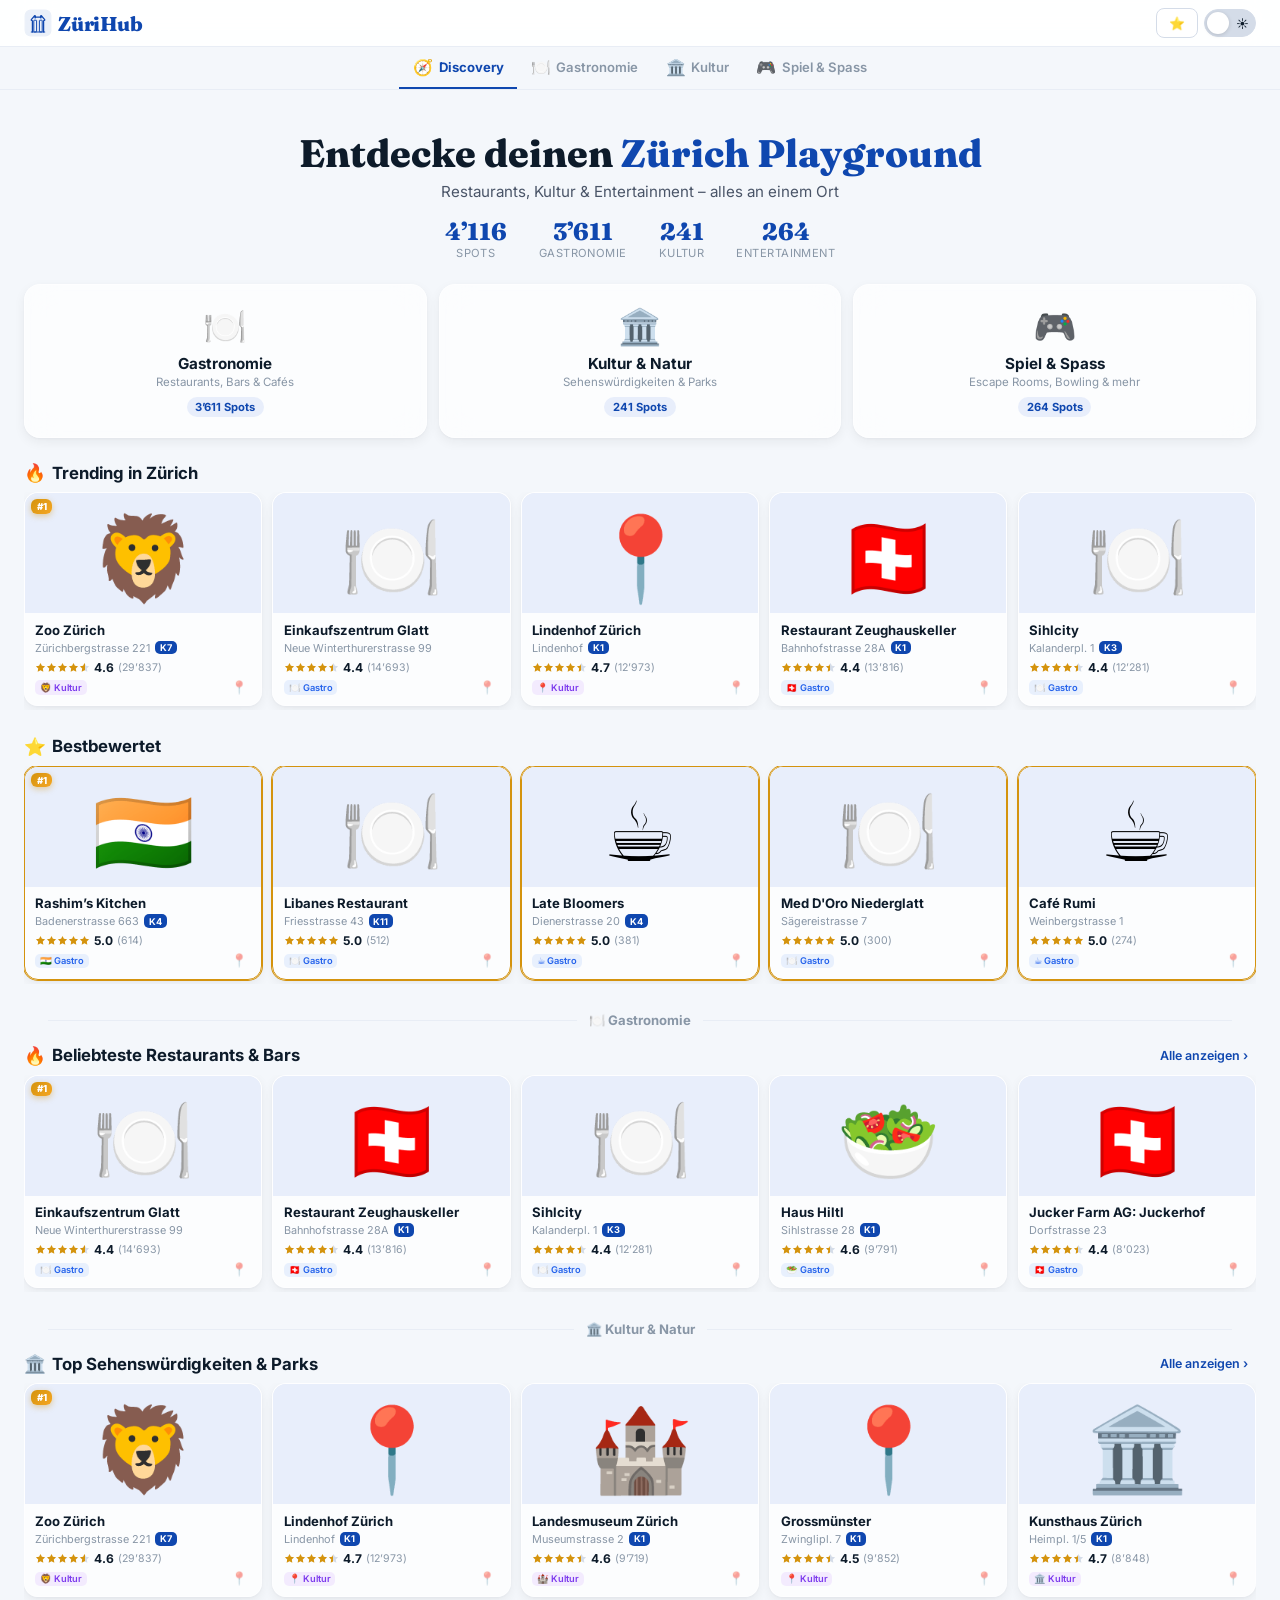
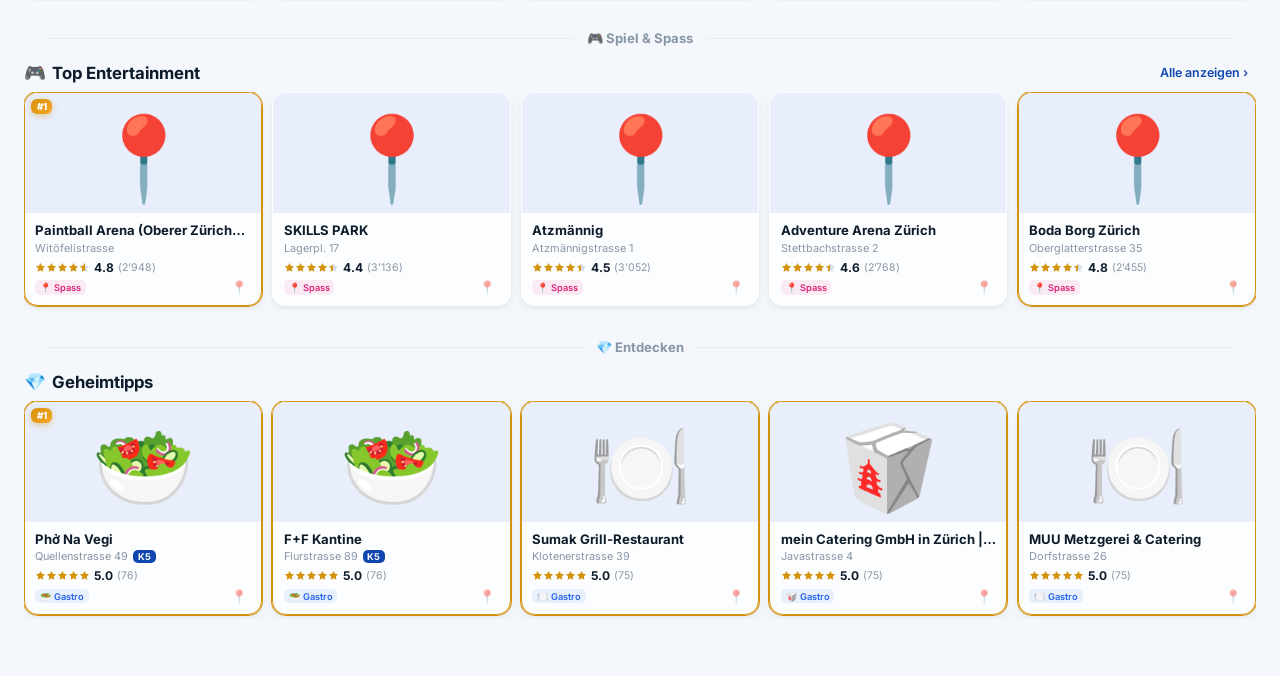
==== index.html @ 6b7f8e4f "Add files via upload" ====
<!DOCTYPE html>
<html lang="de">
<head>
<meta charset="UTF-8">
<meta name="viewport" content="width=device-width, initial-scale=1.0, viewport-fit=cover">
<title>ZüriHub – Entdecke Zürich</title>
<link rel="icon" href="data:image/svg+xml,<svg xmlns='http://www.w3.org/2000/svg' viewBox='0 0 100 100'><text y='.9em' font-size='90'>🏙️</text></svg>">
<link href="https://fonts.googleapis.com/css2?family=Inter:wght@300;400;500;600;700;800&family=Fraunces:opsz,wght@9..144,600;9..144,700;9..144,800&display=swap" rel="stylesheet">
<link rel="stylesheet" href="design-tokens.css">
<style>
*,*::before,*::after{box-sizing:border-box;margin:0;padding:0}
:root{--bg:#F4F7FB;--surface:#FFFFFF;--surface2:#EBF0F7;--border:#D4DCE8;--border-light:#E8EDF5;--text:#0D1B2A;--text2:#4A5568;--text3:#8896A6;--primary:#0F47AF;--primary-light:#E8EEFB;--primary-lighter:#F2F5FC;--primary-dark:#0A3580;--primary-50:rgba(15,71,175,.06);--accent:#E63946;--accent-light:#FEF0F1;--gold:#D4930D;--radius:14px;--shadow:0 1px 3px rgba(13,27,42,.05),0 1px 2px rgba(13,27,42,.03);--shadow-md:0 4px 14px rgba(13,27,42,.08);--shadow-lg:0 12px 36px rgba(13,27,42,.12);--font:'Inter',system-ui,-apple-system,sans-serif;--font-display:'Fraunces',Georgia,serif;--card-bg:#FFFFFF;--header-bg:rgba(255,255,255,.92);--modal-bg:#fff;--splash-bg:var(--primary)}
html.dark{--bg:#0f1b2d;--surface:#1a2a3a;--surface2:#1e3148;--border:#2a3f58;--border-light:#243650;--text:#e8ecf2;--text2:#a8b8cc;--text3:#6b7f96;--primary:#5a9cf5;--primary-light:#1e3148;--primary-lighter:#162538;--primary-dark:#7bb8ff;--primary-50:rgba(90,156,245,.08);--accent:#ff6b78;--accent-light:#2a1820;--gold:#f5a623;--shadow:0 1px 3px rgba(0,0,0,.2),0 1px 2px rgba(0,0,0,.15);--shadow-md:0 4px 14px rgba(0,0,0,.3);--shadow-lg:0 12px 36px rgba(0,0,0,.4);--card-bg:#1a2a3a;--header-bg:rgba(15,27,45,.92);--modal-bg:#1a2a3a;--splash-bg:#0f1b2d}
html{font-family:var(--font);background:var(--bg);color:var(--text);-webkit-font-smoothing:antialiased;overflow-x:hidden;transition:background .3s,color .3s}body{min-height:100vh;overflow-x:hidden}input,select,button,textarea{font-family:inherit;font-size:inherit}button{cursor:pointer;border:none;background:none}a{color:inherit;text-decoration:none}::-webkit-scrollbar{width:5px;height:5px}::-webkit-scrollbar-track{background:transparent}::-webkit-scrollbar-thumb{background:var(--border);border-radius:3px}
@keyframes fadeUp{from{opacity:0;transform:translateY(16px)}to{opacity:1;transform:translateY(0)}}@keyframes modalIn{from{opacity:0;transform:scale(.96) translateY(10px)}to{opacity:1;transform:scale(1) translateY(0)}}@keyframes spin{to{transform:rotate(360deg)}}.fade-up{animation:fadeUp .35s ease both}
#splash{position:fixed;inset:0;background:var(--splash-bg);z-index:9999;display:flex;flex-direction:column;align-items:center;justify-content:center;color:#fff;transition:opacity .5s,visibility .5s}#splash.done{opacity:0;visibility:hidden;pointer-events:none}#splash::before{content:'';position:absolute;top:0;right:0;width:50%;height:100%;background:rgba(255,255,255,.06);clip-path:polygon(30% 0,100% 0,100% 100%,0 100%)}.splash-logo{font-family:var(--font-display);font-size:clamp(2rem,5vw,3rem);font-weight:800;position:relative;z-index:1}.splash-sub{font-size:.95rem;opacity:.7;margin-top:.5rem;position:relative;z-index:1}.splash-spinner{width:28px;height:28px;border:3px solid rgba(255,255,255,.2);border-top-color:#fff;border-radius:50%;animation:spin .65s linear infinite;margin-top:2rem;position:relative;z-index:1}.splash-msg{font-size:.85rem;opacity:.6;margin-top:1rem;position:relative;z-index:1}.splash-bar{width:200px;height:3px;background:rgba(255,255,255,.15);border-radius:2px;overflow:hidden;margin-top:.75rem;position:relative;z-index:1}.splash-bar-inner{height:100%;width:0%;background:#fff;border-radius:2px;transition:width .3s}
.header{position:sticky;top:0;z-index:100;background:var(--header-bg);backdrop-filter:blur(24px) saturate(180%);-webkit-backdrop-filter:blur(24px) saturate(180%);border-bottom:1px solid var(--border-light);padding:.5rem 1.5rem;transition:background .3s}.header-inner{max-width:1480px;margin:0 auto;display:flex;align-items:center;gap:.75rem}.logo{font-family:var(--font-display);font-size:1.25rem;font-weight:800;color:var(--primary);white-space:nowrap;flex-shrink:0;letter-spacing:-.02em;display:inline-flex;align-items:center;gap:.4rem;text-decoration:none}.logo-icon{flex-shrink:0;display:block}
.hactions{display:flex;gap:.35rem;align-items:center;margin-left:auto}.hbtn{padding:.42rem .75rem;border-radius:8px;font-size:.8rem;font-weight:500;color:var(--text2);border:1.5px solid var(--border);background:var(--surface);transition:all .15s;display:inline-flex;align-items:center;gap:.3rem;white-space:nowrap;text-decoration:none}.hbtn:hover{border-color:var(--primary);color:var(--primary);background:var(--primary-lighter)}html.dark .hbtn{background:var(--surface);border-color:var(--border);color:var(--text2)}
.theme-toggle{position:relative;width:52px;height:28px;border-radius:14px;background:var(--border);cursor:pointer;border:1.5px solid var(--border);transition:all .3s;flex-shrink:0;display:flex;align-items:center}.theme-toggle .toggle-knob{position:absolute;left:2px;width:22px;height:22px;border-radius:50%;background:#fff;box-shadow:0 1px 4px rgba(0,0,0,.15);transition:transform .3s cubic-bezier(.4,0,.2,1)}.theme-toggle .toggle-icon-sun,.theme-toggle .toggle-icon-moon{position:absolute;font-size:.75rem;transition:opacity .25s}.theme-toggle .toggle-icon-sun{right:6px;opacity:1}.theme-toggle .toggle-icon-moon{left:6px;opacity:0}html.dark .theme-toggle{background:#1e3148;border-color:#2a3f58}html.dark .theme-toggle .toggle-knob{transform:translateX(24px);background:#e8914a}html.dark .theme-toggle .toggle-icon-sun{opacity:0}html.dark .theme-toggle .toggle-icon-moon{opacity:1}
.nav-tabs{max-width:1480px;margin:0 auto;display:flex;align-items:center;justify-content:center;gap:0;border-bottom:1px solid var(--border-light);padding:0 1.25rem}.nav-tab{padding:.6rem .85rem;font-size:.82rem;font-weight:600;color:var(--text3);text-decoration:none;border-bottom:2.5px solid transparent;transition:color .25s,border-color .25s;white-space:nowrap;display:inline-flex;align-items:center;gap:.35rem}.nav-tab:hover{color:var(--text)}.nav-tab.active{color:var(--primary);border-bottom-color:var(--primary);font-weight:700}.nav-tab .nav-emoji{font-size:1rem}html.dark .nav-tab{color:var(--text2)}html.dark .nav-tab.active{color:var(--primary);border-bottom-color:var(--primary)}

/* ── HERO ── */
.hero{text-align:center;padding:2.5rem 1rem 1.5rem;max-width:1480px;margin:0 auto}
.hero-title{font-family:var(--font-display);font-size:clamp(1.6rem,4vw,2.4rem);font-weight:800;color:var(--text);line-height:1.2;margin-bottom:.4rem}.hero-title .accent{color:var(--primary)}
.hero-sub{font-size:.95rem;color:var(--text2);max-width:500px;margin:0 auto}
.hero-stats{display:flex;justify-content:center;gap:2rem;margin-top:1rem;flex-wrap:wrap}
.hero-stat{text-align:center}.hero-stat-num{font-family:var(--font-display);font-size:1.5rem;font-weight:800;color:var(--primary)}.hero-stat-label{font-size:.7rem;color:var(--text3);text-transform:uppercase;letter-spacing:.04em}

/* ── CATEGORY CARDS ── */
.cat-cards{display:grid;grid-template-columns:repeat(3,1fr);gap:.75rem;max-width:1480px;margin:0 auto 1.5rem;padding:0 1.5rem}
.cat-card{background:var(--glass-bg,var(--card-bg));backdrop-filter:var(--glass-blur,none);border:1px solid var(--glass-border,var(--border-light));border-radius:16px;padding:1.25rem 1rem;text-align:center;cursor:pointer;text-decoration:none;color:inherit;transition:transform .25s,box-shadow .25s;box-shadow:var(--shadow-soft,var(--shadow));position:relative;overflow:hidden}
.cat-card:hover{transform:translateY(-4px);box-shadow:var(--shadow-hover,var(--shadow-md))}
.cat-card-emoji{font-size:2.2rem;display:block;margin-bottom:.4rem}.cat-card-title{font-weight:700;font-size:.95rem;color:var(--text);margin-bottom:.1rem}.cat-card-sub{font-size:.72rem;color:var(--text3)}.cat-card-count{display:inline-flex;align-items:center;gap:.2rem;margin-top:.5rem;padding:.2rem .55rem;border-radius:10px;background:var(--primary-light);color:var(--primary);font-size:.7rem;font-weight:700}
html.dark .cat-card{background:var(--glass-bg,var(--card-bg));border-color:var(--glass-border,var(--border))}html.dark .cat-card-count{background:rgba(90,156,245,.15);color:var(--primary)}
@media(max-width:640px){.cat-cards{grid-template-columns:1fr;gap:.5rem;padding:0 .75rem}.cat-card{padding:.85rem .75rem;display:flex;align-items:center;gap:.65rem;text-align:left}.cat-card-emoji{font-size:1.8rem;margin-bottom:0}}

/* ── Section Dividers ── */
.section-divider{display:flex;align-items:center;gap:.75rem;margin:1.8rem 0 1rem;padding:0 1.5rem;max-width:1480px;margin-left:auto;margin-right:auto}.section-divider::before,.section-divider::after{content:'';flex:1;height:1px;background:var(--border-light)}.section-divider span{font-size:.82rem;font-weight:700;color:var(--text3);white-space:nowrap;display:flex;align-items:center;gap:.35rem}html.dark .section-divider::before,html.dark .section-divider::after{background:var(--border)}

/* ── Discovery Rows ── */
.feed{max-width:1480px;margin:0 auto;padding:0 1.5rem 2rem}
.disco-section{margin-bottom:1.6rem;position:relative}.disco-header{display:flex;align-items:center;justify-content:space-between;margin-bottom:.55rem;gap:.5rem}.disco-header h2{font-size:1.05rem;font-weight:700;color:var(--text);display:flex;align-items:center;gap:.35rem;margin:0;white-space:nowrap}.disco-header h2 .dh-icon{font-size:1.1rem}.disco-more{font-size:.78rem;font-weight:600;color:var(--primary);cursor:pointer;padding:.2rem .5rem;border-radius:6px;transition:background .15s;border:none;background:none}.disco-more:hover{background:var(--primary-lighter)}.disco-scroll{display:flex;gap:.65rem;overflow-x:auto;scroll-snap-type:x mandatory;scrollbar-width:none;-webkit-overflow-scrolling:touch;padding-bottom:.25rem}.disco-scroll::-webkit-scrollbar{display:none}
.spot-card{flex:0 0 calc((100% - 2.6rem)/5);min-width:calc((100% - 2.6rem)/5);scroll-snap-align:start;background:var(--glass-bg,var(--card-bg));backdrop-filter:var(--glass-blur,none);border:1px solid var(--glass-border,var(--border-light));border-radius:14px;overflow:hidden;cursor:pointer;transition:transform .22s var(--ease),box-shadow .22s var(--ease);box-shadow:var(--shadow-soft,var(--shadow));position:relative}.spot-card:hover{transform:translateY(-3px);box-shadow:var(--shadow-hover,var(--shadow-md))}.spot-card-img{width:100%;height:120px;object-fit:cover;display:block;background:var(--surface2)}.spot-card-body{padding:.55rem .65rem .6rem}.spot-card-name{font-weight:700;font-size:.82rem;line-height:1.3;color:var(--text);overflow:hidden;text-overflow:ellipsis;white-space:nowrap}.spot-card-addr{font-size:.68rem;color:var(--text3);margin-top:.1rem;overflow:hidden;text-overflow:ellipsis;white-space:nowrap;display:flex;align-items:center;gap:.3rem}.spot-card-rating{display:flex;align-items:center;gap:.25rem;margin-top:.3rem;font-size:.72rem}.spot-card-rating .stars{display:inline-flex;gap:0;color:var(--gold)}.spot-card-rating .stars svg{width:11px;height:11px}.spot-card-rating .stars .e{color:var(--border)}.spot-card-score{font-weight:700;color:var(--text);font-size:.75rem}.spot-card-reviews{color:var(--text3);font-size:.66rem}.spot-card-foot{display:flex;align-items:center;justify-content:space-between;margin-top:.3rem}.spot-card-tag{font-size:.58rem;font-weight:600;padding:.1rem .3rem;border-radius:5px;white-space:nowrap}.spot-card-maps{font-size:.82rem;padding:.1rem .25rem;border-radius:6px;opacity:.5;transition:all .15s;text-decoration:none;cursor:pointer;line-height:1;flex-shrink:0}.spot-card-maps:hover{opacity:1;background:var(--primary-light)}
.src-gastro{background:rgba(59,130,246,0.1);color:#2563eb}.src-attr{background:rgba(168,85,247,0.1);color:#7c3aed}.src-fun{background:rgba(236,72,153,0.1);color:#db2777}
html.dark .src-gastro{background:rgba(59,130,246,0.2);color:#60a5fa}html.dark .src-attr{background:rgba(168,85,247,0.2);color:#a78bfa}html.dark .src-fun{background:rgba(236,72,153,0.2);color:#f472b6}
.rank-badge{position:absolute;top:6px;left:6px;background:linear-gradient(135deg,#D4930D,#f5a623);color:#fff;font-size:.6rem;font-weight:800;padding:.12rem .35rem;border-radius:6px;z-index:2;box-shadow:0 2px 6px rgba(212,147,13,.4)}html.dark .rank-badge{background:linear-gradient(135deg,#e8914a,#f5a623)}.spot-card.top-rated{border-color:var(--gold);box-shadow:0 0 0 1px var(--gold),var(--shadow-soft,var(--shadow))}.kreis{display:inline-flex;align-items:center;padding:.08rem .3rem;border-radius:5px;font-size:.58rem;font-weight:700;background:var(--primary);color:#fff}html.dark .spot-card{background:var(--glass-bg,var(--card-bg))}

.row-arrow{position:absolute;top:50%;transform:translateY(-50%);width:34px;height:34px;border-radius:50%;background:var(--glass-bg,rgba(255,255,255,.85));backdrop-filter:blur(12px);border:1px solid var(--glass-border,var(--border-light));box-shadow:var(--shadow-soft,var(--shadow));display:flex;align-items:center;justify-content:center;font-size:1rem;color:var(--text2);cursor:pointer;z-index:10;transition:all .2s;opacity:0;visibility:hidden}.row-arrow.show{opacity:1;visibility:visible}.row-arrow.left{left:-4px}.row-arrow.right{right:-4px}html.dark .row-arrow{background:rgba(21,34,53,.8);border-color:var(--border)}@media(max-width:1023px){.row-arrow{display:none!important}}

.mo{position:fixed;inset:0;background:rgba(0,0,0,.35);backdrop-filter:blur(8px);z-index:200;display:none;justify-content:center;align-items:center}.mo.on{display:flex}.mp{width:500px;max-width:calc(100vw - 1.5rem);max-height:calc(100vh - 2rem);background:var(--modal-bg);overflow-y:auto;animation:modalIn .25s;box-shadow:var(--shadow-elevated);border-radius:20px}.mclose{position:sticky;top:0;z-index:10;display:flex;justify-content:space-between;align-items:center;padding:.55rem .85rem;background:rgba(255,255,255,.94);backdrop-filter:blur(10px);border-bottom:1px solid var(--border-light);border-radius:16px 16px 0 0}html.dark .mclose{background:rgba(26,42,58,.94)}.mclose .mtitle{font-weight:600;font-size:.85rem;color:var(--text3)}.mclose-right{display:flex;align-items:center;gap:.35rem}.fav-star-modal{width:34px;height:34px;border-radius:50%;display:flex;align-items:center;justify-content:center;font-size:1.1rem;cursor:pointer;background:transparent;border:1.5px solid var(--border);transition:all .2s;color:var(--text3)}.fav-star-modal.on{background:rgba(212,147,13,.12);border-color:var(--gold);color:var(--gold)}.close-btn{width:32px;height:32px;border-radius:50%;background:var(--surface2);display:flex;align-items:center;justify-content:center;border:none;cursor:pointer}.close-btn:hover{background:var(--border)}.mbody{padding:1.25rem}.m-emoji{font-size:3rem;text-align:center;margin-bottom:.5rem;display:block}.m-name{font-family:var(--font-display);font-size:1.3rem;font-weight:700;margin-bottom:.25rem;line-height:1.25;text-align:center}.m-rating-row{display:flex;align-items:center;justify-content:center;gap:.4rem;font-size:.85rem;margin-bottom:.75rem}.m-rating-row .stars{color:var(--gold);display:inline-flex}.m-rating-row .stars svg{width:14px;height:14px}.m-sec{margin-bottom:1rem}.m-sec h4{font-size:.68rem;font-weight:700;text-transform:uppercase;letter-spacing:.06em;color:var(--text3);margin-bottom:.35rem}.m-row{display:flex;align-items:center;gap:.4rem;font-size:.82rem;color:var(--text2);margin-bottom:.25rem}.m-row svg{width:14px;height:14px;color:var(--text3);flex-shrink:0}.m-tags{display:flex;flex-wrap:wrap;gap:.25rem}.m-tag{padding:.15rem .45rem;border-radius:10px;font-size:.72rem;font-weight:500;background:var(--surface2);color:var(--text2)}.m-cta{display:flex;gap:.5rem;margin-top:1rem;flex-wrap:wrap;justify-content:center}.m-cta a{display:inline-flex;align-items:center;gap:.3rem;padding:.5rem 1rem;border-radius:14px;font-size:.82rem;font-weight:500;transition:all .18s;text-decoration:none}.btn-p{background:var(--primary);color:#fff}.btn-p:hover{background:var(--primary-dark)}.btn-s{background:var(--surface);color:var(--text2);border:1.5px solid var(--border)}.btn-s:hover{border-color:var(--primary);color:var(--primary)}html.dark .mo{background:rgba(0,0,0,.5)}html.dark .mp{background:var(--modal-bg)}
.m-similar{margin-top:1.25rem;padding-top:1rem;border-top:1px solid var(--border-light)}.m-similar h4{font-size:.72rem;font-weight:700;text-transform:uppercase;letter-spacing:.06em;color:var(--text3);margin-bottom:.5rem}.m-sim-grid{display:grid;grid-template-columns:repeat(3,1fr);gap:.5rem}.m-sim-card{background:var(--surface2);border-radius:10px;padding:.5rem;cursor:pointer;transition:all .2s;text-align:center}.m-sim-card:hover{background:var(--primary-lighter);transform:translateY(-1px)}.m-sim-card .ms-emoji{font-size:1.3rem;display:block;margin-bottom:.2rem}.m-sim-card .ms-name{font-size:.68rem;font-weight:600;color:var(--text);overflow:hidden;text-overflow:ellipsis;white-space:nowrap}.m-sim-card .ms-rating{font-size:.62rem;color:var(--text3);margin-top:.1rem}
.btt{position:fixed;bottom:1.5rem;right:1.5rem;width:44px;height:44px;border-radius:50%;background:var(--primary);color:#fff;font-size:1.1rem;display:flex;align-items:center;justify-content:center;box-shadow:var(--shadow-md);cursor:pointer;border:none;z-index:90;opacity:0;visibility:hidden;transform:translateY(10px);transition:all .3s}.btt.show{opacity:1;visibility:visible;transform:translateY(0)}.btt:hover{background:var(--primary-dark)}html.dark .btt{background:#e8914a}
@media(max-width:1023px){.spot-card{flex:0 0 calc((100% - 1.3rem)/3);min-width:calc((100% - 1.3rem)/3)}.spot-card-img{height:100px}}
@media(max-width:767px){.spot-card{flex:0 0 calc((100% - .65rem)/2);min-width:calc((100% - .65rem)/2)}.spot-card-img{height:90px}.feed{padding:0 .75rem 1.5rem}.hero{padding:1.5rem .75rem 1rem}.section-divider{padding:0 .75rem}}
@media(max-width:640px){.header-inner{gap:.35rem}.nav-tab{font-size:.72rem;padding:.45rem .4rem;gap:.2rem}.nav-tab .nav-label{display:none}.hero-title{font-size:1.3rem}.hero-sub{font-size:.82rem}.hero-stats{gap:1rem}.hero-stat-num{font-size:1.2rem}.theme-toggle{width:48px;height:28px}}
</style>
</head>
<body>
<div id="splash"><div class="splash-logo">ZüriHub</div><div class="splash-sub">Entdecke das Beste von Zürich</div><div class="splash-spinner"></div><div class="splash-msg" id="splashMsg">Alle Daten werden geladen…</div><div class="splash-bar"><div class="splash-bar-inner" id="pbar"></div></div></div>
<div id="app" style="display:none">
  <header class="header"><div class="header-inner">
    <a href="index.html" class="logo"><svg class="logo-icon" width="28" height="28" viewBox="0 0 100 100" fill="none" xmlns="http://www.w3.org/2000/svg"><rect x="4" y="4" width="92" height="92" rx="20" fill="currentColor" opacity=".08" stroke="currentColor" stroke-width="4"/><path d="M30 82V42l-4-2V38l12-14h2l2 5h16l2-5h2l12 14v2l-4 2v40" stroke="currentColor" stroke-width="4.5" stroke-linecap="round" stroke-linejoin="round"/><rect x="35" y="40" width="10" height="42" rx="1.5" stroke="currentColor" stroke-width="3.5"/><rect x="55" y="40" width="10" height="42" rx="1.5" stroke="currentColor" stroke-width="3.5"/><circle cx="40" cy="30" r="3.5" fill="currentColor"/><circle cx="60" cy="30" r="3.5" fill="currentColor"/><line x1="26" y1="82" x2="74" y2="82" stroke="currentColor" stroke-width="4" stroke-linecap="round"/></svg>ZüriHub</a>
    <div class="hactions"><a href="favoriten.html" class="hbtn">⭐</a><div class="theme-toggle" onclick="toggleTheme()"><span class="toggle-icon-sun">☀️</span><span class="toggle-icon-moon">🌙</span><div class="toggle-knob"></div></div></div>
  </div></header>
  <nav class="nav-tabs">
    <a href="index.html" class="nav-tab active"><span class="nav-emoji">🧭</span><span class="nav-label">Discovery</span></a>
    <a href="gastronomie.html" class="nav-tab"><span class="nav-emoji">🍽️</span><span class="nav-label">Gastronomie</span></a>
    <a href="kultur.html" class="nav-tab"><span class="nav-emoji">🏛️</span><span class="nav-label">Kultur</span></a>
    <a href="spiel-spass.html" class="nav-tab"><span class="nav-emoji">🎮</span><span class="nav-label">Spiel & Spass</span></a>
  </nav>

  <div class="hero">
    <h1 class="hero-title">Entdecke deinen <span class="accent">Zürich Playground</span></h1>
    <p class="hero-sub">Restaurants, Kultur & Entertainment – alles an einem Ort</p>
    <div class="hero-stats" id="heroStats"></div>
  </div>

  <div class="cat-cards" id="catCards"></div>
  <div class="feed" id="sections"></div>
</div>

<div class="mo" id="modal" onclick="if(event.target===this)closeModal()"><div class="mp"><div class="mclose"><span class="mtitle">Details</span><div class="mclose-right"><button class="fav-star-modal" id="modalFavBtn" onclick="toggleModalFav()">☆</button><button class="close-btn" onclick="closeModal()"><svg width="16" height="16" viewBox="0 0 24 24" fill="none" stroke="currentColor" stroke-width="2.5"><line x1="18" y1="6" x2="6" y2="18"/><line x1="6" y1="6" x2="18" y2="18"/></svg></button></div></div><div class="mbody" id="mbody"></div></div></div>
<button class="btt" id="btt" onclick="window.scrollTo({top:0,behavior:'smooth'})">↑</button>

<script>
(function(){var t=localStorage.getItem('zh-theme');if(t==='dark')document.documentElement.classList.add('dark')})();
function toggleTheme(){document.documentElement.classList.toggle('dark');localStorage.setItem('zh-theme',document.documentElement.classList.contains('dark')?'dark':'light')}
function getFavs(k){try{return JSON.parse(localStorage.getItem(k||'zh-favs'))||[]}catch(e){return[]}}
function isFav(id){return getFavs('zh-favs').indexOf(id)>=0||getFavs('zh-attr-favs').indexOf(id)>=0||getFavs('zh-fun-favs').indexOf(id)>=0}
function getFavKey(s){return s==='gastro'?'zh-favs':s==='attr'?'zh-attr-favs':'zh-fun-favs'}
function toggleFav(id,src){var k=getFavKey(src);var f=getFavs(k),i=f.indexOf(id);if(i>=0)f.splice(i,1);else f.push(id);localStorage.setItem(k,JSON.stringify(f));return i<0}
var currentModalId=null,currentModalSrc=null;
function toggleModalFav(){if(!currentModalId)return;var n=toggleFav(currentModalId,currentModalSrc);var b=document.getElementById('modalFavBtn');b.textContent=n?'★':'☆';b.classList.toggle('on',n)}
window.addEventListener('scroll',function(){var b=document.getElementById('btt');if(b)b.classList.toggle('show',window.scrollY>300)},{passive:true});

var GASTRO=[],ATTR=[],FUN=[],ALL=[];
var CMAP={vegan_restaurant:{l:'Vegan',i:'🌱'},vegetarian_restaurant:{l:'Vegetarisch',i:'🥗'},pizza_restaurant:{l:'Pizzeria',i:'🍕'},sushi_restaurant:{l:'Sushi',i:'🍣'},hamburger_restaurant:{l:'Burger',i:'🍔'},kebab_shop:{l:'Döner',i:'🥙'},italian_restaurant:{l:'Italienisch',i:'🇮🇹'},japanese_restaurant:{l:'Japanisch',i:'🇯🇵'},thai_restaurant:{l:'Thai',i:'🇹🇭'},indian_restaurant:{l:'Indisch',i:'🇮🇳'},chinese_restaurant:{l:'Chinesisch',i:'🇨🇳'},swiss_restaurant:{l:'Schweizer',i:'🇨🇭'},turkish_restaurant:{l:'Türkisch',i:'🇹🇷'},cocktail_bar:{l:'Cocktailbar',i:'🍸'},wine_bar:{l:'Weinbar',i:'🍷'},pub:{l:'Pub',i:'🍺'},coffee_shop:{l:'Coffee Shop',i:'☕'},ice_cream_shop:{l:'Eisdiele',i:'🍦'},breakfast_restaurant:{l:'Frühstück',i:'🥞'},brunch_restaurant:{l:'Brunch',i:'🍳'}};
var TRADE_I={'Restaurant':'🍽️','Bar':'🍺','Café':'☕','Hotel':'🏨','Bäckerei':'🥐','Takeaway':'🥡'};
var KEYWORD_MAP={'Sehenswürdigkeit':'🏛️','Park':'🌳','Historische Sehenswürdigkeit':'🏰','Aussichtsplattform':'🔭','Zoo':'🦁','Escape Room':'🔐','Kegelbahn':'🎳','Minigolf':'⛳','Go Karting':'🏎️','Spielhalle':'🕹️','Wandern':'🥾','Berggipfel':'⛰️','Naturschutzgebiet':'🦎'};
var KREIS={8001:1,8002:2,8003:3,8004:4,8005:5,8006:6,8008:8,8032:7,8037:10,8038:2,8040:4,8041:7,8044:7,8045:3,8046:6,8047:5,8048:4,8049:10,8050:11,8051:11,8052:12,8053:7,8055:3,8057:6,8058:12,8060:11,8064:9,8092:1};

function esc(s){var d=document.createElement('div');d.textContent=s||'';return d.innerHTML}
function fmt(n){return(n||0).toLocaleString('de-CH')}
function getKreis(a){if(!a)return 0;var m=a.match(/\b(80\d{2})\b/);return m?KREIS[+m[1]]||0:0}
function kreisTag(a){var k=getKreis(a);return k?'<span class="kreis">K'+k+'</span>':''}
function stars(r,sz){sz=sz||12;var h='',fu=Math.floor(r),ha=r-fu>=.25;for(var i=0;i<5;i++){if(i<fu)h+='<svg width="'+sz+'" height="'+sz+'" viewBox="0 0 24 24" fill="currentColor"><path d="M12 2l3.09 6.26L22 9.27l-5 4.87 1.18 6.88L12 17.77l-6.18 3.25L7 14.14 2 9.27l6.91-1.01L12 2z"/></svg>';else if(i===fu&&ha)h+='<svg width="'+sz+'" height="'+sz+'" viewBox="0 0 24 24"><defs><linearGradient id="hg'+sz+'"><stop offset="50%" stop-color="currentColor"/><stop offset="50%" stop-color="#D4DCE8"/></linearGradient></defs><path fill="url(#hg'+sz+')" d="M12 2l3.09 6.26L22 9.27l-5 4.87 1.18 6.88L12 17.77l-6.18 3.25L7 14.14 2 9.27l6.91-1.01L12 2z"/></svg>';else h+='<svg class="e" width="'+sz+'" height="'+sz+'" viewBox="0 0 24 24" fill="currentColor"><path d="M12 2l3.09 6.26L22 9.27l-5 4.87 1.18 6.88L12 17.77l-6.18 3.25L7 14.14 2 9.27l6.91-1.01L12 2z"/></svg>'}return h}
function getEmoji(p){if(p.source==='gastro'){var icon=TRADE_I[p.trade]||'🍽️';if(p.cuisines&&p.cuisines.length>0&&CMAP[p.cuisines[0]])icon=CMAP[p.cuisines[0]].i;return icon}return KEYWORD_MAP[p.keyword]||'📍'}
function getPhoto(p){return"data:image/svg+xml,%3Csvg xmlns='http://www.w3.org/2000/svg' width='80' height='80' viewBox='0 0 80 80'%3E%3Crect width='80' height='80' fill='%23E8EEFB' rx='12'/%3E%3Ctext x='40' y='44' text-anchor='middle' dominant-baseline='middle' font-family='system-ui,sans-serif' font-size='28'%3E"+encodeURIComponent(getEmoji(p))+"%3C/text%3E%3C/svg%3E"}
function getMapsUrl(p){if(p.gmaps)return p.gmaps.replace(/^https?:\/\/maps\.google\.com/,'https://www.google.com/maps');if(p.id&&p.id.startsWith('ChI'))return'https://www.google.com/maps/place/?q=place_id:'+p.id;if(p.lat&&p.lng)return'https://www.google.com/maps/search/?api=1&query='+p.lat+','+p.lng;return'https://www.google.com/maps/search/?api=1&query='+encodeURIComponent((p.name||'')+' '+(p.addr||''))}

function buildPage(){
  // Hero Stats
  document.getElementById('heroStats').innerHTML='<div class="hero-stat"><div class="hero-stat-num">'+fmt(ALL.length)+'</div><div class="hero-stat-label">Spots</div></div><div class="hero-stat"><div class="hero-stat-num">'+fmt(GASTRO.length)+'</div><div class="hero-stat-label">Gastronomie</div></div><div class="hero-stat"><div class="hero-stat-num">'+fmt(ATTR.length)+'</div><div class="hero-stat-label">Kultur</div></div><div class="hero-stat"><div class="hero-stat-num">'+fmt(FUN.length)+'</div><div class="hero-stat-label">Entertainment</div></div>';

  // Category Cards
  document.getElementById('catCards').innerHTML=
    '<a href="gastronomie.html" class="cat-card"><span class="cat-card-emoji">🍽️</span><div><div class="cat-card-title">Gastronomie</div><div class="cat-card-sub">Restaurants, Bars & Cafés</div><span class="cat-card-count">'+fmt(GASTRO.length)+' Spots</span></div></a>'+
    '<a href="kultur.html" class="cat-card"><span class="cat-card-emoji">🏛️</span><div><div class="cat-card-title">Kultur & Natur</div><div class="cat-card-sub">Sehenswürdigkeiten & Parks</div><span class="cat-card-count">'+fmt(ATTR.length)+' Spots</span></div></a>'+
    '<a href="spiel-spass.html" class="cat-card"><span class="cat-card-emoji">🎮</span><div><div class="cat-card-title">Spiel & Spass</div><div class="cat-card-sub">Escape Rooms, Bowling & mehr</div><span class="cat-card-count">'+fmt(FUN.length)+' Spots</span></div></a>';

  // Discovery sections
  var sorted=ALL.slice().sort(function(a,b){return(b.rv*b.r)-(a.rv*a.r)});
  var topRated=ALL.filter(function(p){return p.r>=4.7&&p.rv>=50}).sort(function(a,b){return b.r-a.r});
  var html='';

  html+=buildRow('🔥','Trending in Zürich',sorted.slice(0,10));
  html+=buildRow('⭐','Bestbewertet',topRated.slice(0,10));

  // Gastro section
  html+='<div class="section-divider"><span>🍽️ Gastronomie</span></div>';
  var gastroSorted=GASTRO.slice().sort(function(a,b){return(b.rv*b.r)-(a.rv*a.r)});
  html+=buildRow('🔥','Beliebteste Restaurants & Bars',gastroSorted.slice(0,10),'gastronomie.html');

  // Kultur section
  html+='<div class="section-divider"><span>🏛️ Kultur & Natur</span></div>';
  var attrSorted=ATTR.slice().sort(function(a,b){return(b.rv*b.r)-(a.rv*a.r)});
  html+=buildRow('🏛️','Top Sehenswürdigkeiten & Parks',attrSorted.slice(0,10),'kultur.html');

  // Fun section
  if(FUN.length>=3){
    html+='<div class="section-divider"><span>🎮 Spiel & Spass</span></div>';
    var funSorted=FUN.slice().sort(function(a,b){return(b.rv*b.r)-(a.rv*a.r)});
    html+=buildRow('🎮','Top Entertainment',funSorted.slice(0,10),'spiel-spass.html');
  }

  // Geheimtipps
  var hidden=ALL.filter(function(p){return p.r>=4.5&&p.rv>=20&&p.rv<=80}).sort(function(a,b){return b.r-a.r}).slice(0,10);
  if(hidden.length>=3){
    html+='<div class="section-divider"><span>💎 Entdecken</span></div>';
    html+=buildRow('💎','Geheimtipps',hidden);
  }

  document.getElementById('sections').innerHTML=html;
  initRowArrows();
}

function buildRow(icon,title,items,link){
  if(!items||items.length<3)return'';items=items.slice(0,10);
  var more=link?'<a href="'+link+'" class="disco-more">Alle anzeigen ›</a>':'';
  var h='<section class="disco-section fade-up"><div class="disco-header"><h2><span class="dh-icon">'+icon+'</span> '+esc(title)+'</h2>'+more+'</div><div class="disco-scroll">';
  items.forEach(function(p,idx){
    var cls='spot-card'+(p.r>=4.8?' top-rated':''),rank=idx===0?'<div class="rank-badge">#1</div>':'';
    var srcCls=p.source==='gastro'?'src-gastro':p.source==='attr'?'src-attr':'src-fun';
    var srcLabel=p.source==='gastro'?'Gastro':p.source==='attr'?'Kultur':'Spass';
    h+='<div class="'+cls+'" onclick="openModal(\''+p.id+'\',\''+p.source+'\')">'+rank+'<img class="spot-card-img" src="'+getPhoto(p)+'" alt="" loading="lazy"><div class="spot-card-body"><div class="spot-card-name">'+esc(p.name)+'</div><div class="spot-card-addr">'+esc(p.addr?p.addr.split(',')[0]:'')+' '+kreisTag(p.addr)+'</div><div class="spot-card-rating"><div class="stars">'+stars(p.r,11)+'</div><span class="spot-card-score">'+p.r.toFixed(1)+'</span><span class="spot-card-reviews">('+fmt(p.rv)+')</span></div><div class="spot-card-foot"><span class="spot-card-tag '+srcCls+'">'+getEmoji(p)+' '+srcLabel+'</span><a href="'+getMapsUrl(p)+'" target="_blank" rel="noopener" class="spot-card-maps" onclick="event.stopPropagation()">📍</a></div></div></div>';
  });
  h+='</div></section>';return h;
}

function openModal(id,src){
  var p=ALL.find(function(x){return x.id===id});if(!p)return;
  currentModalId=id;currentModalSrc=p.source;
  var faved=isFav(id),btn=document.getElementById('modalFavBtn');btn.textContent=faved?'★':'☆';btn.classList.toggle('on',faved);
  var mUrl=getMapsUrl(p);
  var h='<div class="m-emoji">'+getEmoji(p)+'</div><div class="m-name">'+esc(p.name)+'</div>';
  h+='<div class="m-rating-row"><div class="stars">'+stars(p.r,14)+'</div> <b>'+p.r.toFixed(1)+'</b> · '+fmt(p.rv)+' Bewertungen</div>';
  h+='<div class="m-sec"><h4>📍 Info</h4>';
  if(p.addr)h+='<div class="m-row"><svg viewBox="0 0 24 24" fill="none" stroke="currentColor" stroke-width="2"><path d="M21 10c0 7-9 13-9 13s-9-6-9-13a9 9 0 0118 0z"/><circle cx="12" cy="10" r="3"/></svg>'+esc(p.addr)+' '+kreisTag(p.addr)+'</div>';
  if(p.web)h+='<div class="m-row"><svg viewBox="0 0 24 24" fill="none" stroke="currentColor" stroke-width="2"><circle cx="12" cy="12" r="10"/><path d="M2 12h20"/></svg><a href="'+esc(p.web)+'" target="_blank" style="color:var(--primary)">Website</a></div>';
  h+='</div>';
  var tags=[];
  if(p.trade)tags.push((TRADE_I[p.trade]||'')+' '+p.trade);
  if(p.cuisines)p.cuisines.slice(0,3).forEach(function(c){if(CMAP[c])tags.push(CMAP[c].i+' '+CMAP[c].l)});
  if(p.keyword)tags.push((KEYWORD_MAP[p.keyword]||'📍')+' '+p.keyword);
  if(tags.length)h+='<div class="m-sec"><h4>🏷️ Kategorien</h4><div class="m-tags">'+tags.map(function(t){return'<span class="m-tag">'+t+'</span>'}).join('')+'</div></div>';
  h+='<div class="m-cta"><a href="'+mUrl+'" target="_blank" rel="noopener" class="btn-p">📍 Google Maps</a>';
  if(p.web)h+='<a href="'+esc(p.web)+'" target="_blank" class="btn-s">🌐 Website</a>';
  h+='</div>';
  // Similar
  var sim=ALL.filter(function(x){return x.id!==p.id&&x.source===p.source}).sort(function(a,b){return(b.r*b.rv)-(a.r*a.rv)}).slice(0,3);
  if(sim.length){h+='<div class="m-similar"><h4>Ähnliche Spots</h4><div class="m-sim-grid">';sim.forEach(function(s){h+='<div class="m-sim-card" onclick="openModal(\''+s.id+'\',\''+s.source+'\')"><span class="ms-emoji">'+getEmoji(s)+'</span><div class="ms-name">'+esc(s.name)+'</div><div class="ms-rating">'+s.r.toFixed(1)+' ⭐</div></div>'});h+='</div></div>'}
  document.getElementById('mbody').innerHTML=h;document.getElementById('modal').classList.add('on');document.body.style.overflow='hidden';
}
function closeModal(){document.getElementById('modal').classList.remove('on');document.body.style.overflow='';currentModalId=null}

function initRowArrows(){document.querySelectorAll('.disco-section').forEach(function(sec){var scroll=sec.querySelector('.disco-scroll');if(!scroll)return;sec.querySelectorAll('.row-arrow').forEach(function(a){a.remove()});var left=document.createElement('button');left.className='row-arrow left';left.innerHTML='‹';var right=document.createElement('button');right.className='row-arrow right';right.innerHTML='›';sec.appendChild(left);sec.appendChild(right);function update(){left.classList.toggle('show',scroll.scrollLeft>10);right.classList.toggle('show',scroll.scrollLeft<scroll.scrollWidth-scroll.clientWidth-10)}function scrollN(dir){var card=scroll.querySelector('.spot-card');if(!card)return;var n=scroll.offsetWidth>=1024?5:3;var gap=parseFloat(getComputedStyle(scroll).gap)||10;scroll.scrollBy({left:dir*(card.offsetWidth+gap)*n,behavior:'smooth'})}left.onclick=function(e){e.stopPropagation();scrollN(-1)};right.onclick=function(e){e.stopPropagation();scrollN(1)};scroll.addEventListener('scroll',update,{passive:true});setTimeout(update,100)})}

async function init(){
  var bar=document.getElementById('pbar'),msg=document.getElementById('splashMsg');
  try{
    bar.style.width='10%';
    var SKIP=new Set(['point_of_interest','establishment','food','store','service','food_store']);
    // Load gastro
    msg.textContent='Gastronomie laden…';
    var r1=await fetch('gastro.json');if(r1.ok){var raw=await r1.json();var places=Array.isArray(raw)?raw:(raw.places||raw.results||[]);GASTRO=places.map(function(p){var types=(p.types||[]).filter(function(t){return!SKIP.has(t)});var cuisines=types.filter(function(t){return!!CMAP[t]});return{id:p.id||p.place_id||'',name:p.name||'',addr:p.address||p.formatted_address||'',lat:p.lat||0,lng:p.lng||0,r:p.rating||0,rv:p.reviewCount||0,gmaps:p.gmapsUrl||'',web:p.website||'',trade:p.trade||'',cuisines:cuisines,keyword:'',source:'gastro'}})}
    bar.style.width='40%';
    // Load attractions
    msg.textContent='Kultur laden…';
    var r2=await fetch('zuerich_attraktionen.json');if(r2.ok){var raw2=await r2.json();ATTR=(raw2.orte||[]).map(function(p){return{id:p.place_id||'',name:p.name||'',addr:p.adresse||'',lat:p.koordinaten?p.koordinaten.lat:0,lng:p.koordinaten?p.koordinaten.lng:0,r:p.rating_durchschnitt||0,rv:p.rating_anzahl||0,gmaps:'',web:'',trade:'',cuisines:[],keyword:p.gefunden_via_keyword||'',source:'attr'}})}
    bar.style.width='65%';
    // Load entertainment
    msg.textContent='Entertainment laden…';
    var r3=await fetch('zuerich_unterhaltung.json');if(r3.ok){var raw3=await r3.json();FUN=(raw3.orte||[]).map(function(p){return{id:p.place_id||'',name:p.name||'',addr:p.adresse||'',lat:p.koordinaten?p.koordinaten.lat:0,lng:p.koordinaten?p.koordinaten.lng:0,r:p.rating_durchschnitt||0,rv:p.rating_anzahl||0,gmaps:'',web:'',trade:'',cuisines:[],keyword:p.gefunden_via_keyword||'',source:'fun'}})}
    bar.style.width='85%';msg.textContent='Interface aufbauen…';
    ALL=GASTRO.concat(ATTR).concat(FUN);
    buildPage();
    bar.style.width='100%';await new Promise(function(r){setTimeout(r,150)});
    document.getElementById('splash').classList.add('done');document.getElementById('app').style.display='';
    setTimeout(function(){var s=document.getElementById('splash');if(s)s.remove()},600);
  }catch(e){msg.textContent='Fehler: '+e.message;console.error(e)}
}
init();
</script>
</body>
</html>
---- design-tokens.css ----
/* ════════════════════════════════════════════════════
   ZüriHub Design System v2.0
   Modern Dashboard UI Tokens
   ════════════════════════════════════════════════════ */

/* ── Typography: Inter (UI) + Fraunces (Display) ── */
@import url('https://fonts.googleapis.com/css2?family=Inter:wght@300;400;500;600;700;800&display=swap');

:root {
  /* ── Glass surfaces ── */
  --glass-bg: rgba(255,255,255,0.68);
  --glass-border: rgba(255,255,255,0.55);
  --glass-blur: blur(16px);

  /* ── Refined shadow scale ── */
  --shadow-xs: 0 1px 2px rgba(13,27,42,0.04);
  --shadow-soft: 0 1px 3px rgba(13,27,42,0.04), 0 4px 12px rgba(13,27,42,0.06);
  --shadow-hover: 0 4px 16px rgba(13,27,42,0.10), 0 12px 32px rgba(13,27,42,0.08);
  --shadow-elevated: 0 16px 48px rgba(13,27,42,0.12), 0 2px 8px rgba(13,27,42,0.06);

  /* ── Motion ── */
  --ease: cubic-bezier(0.4, 0, 0.2, 1);
  --ease-spring: cubic-bezier(0.34, 1.56, 0.64, 1);
  --dur-fast: 150ms;
  --dur-normal: 250ms;
  --dur-slow: 400ms;
}

html.dark {
  --glass-bg: rgba(21,34,53,0.72);
  --glass-border: rgba(42,63,88,0.5);
  --shadow-xs: 0 1px 2px rgba(0,0,0,0.2);
  --shadow-soft: 0 1px 3px rgba(0,0,0,0.15), 0 4px 12px rgba(0,0,0,0.2);
  --shadow-hover: 0 4px 16px rgba(0,0,0,0.25), 0 12px 32px rgba(0,0,0,0.2);
  --shadow-elevated: 0 16px 48px rgba(0,0,0,0.35), 0 2px 8px rgba(0,0,0,0.2);
}

/* ── Skeleton loading shimmer ── */
@keyframes shimmer {
  0%   { background-position: -200% 0 }
  100% { background-position: 200% 0 }
}

.skeleton-card {
  border-radius: 16px;
  background: linear-gradient(90deg, var(--surface2, #EBF0F7) 25%, var(--border-light, #E8EDF5) 37%, var(--surface2, #EBF0F7) 63%);
  background-size: 200% 100%;
  animation: shimmer 1.8s ease infinite;
  min-height: 170px;
}

html.dark .skeleton-card {
  background: linear-gradient(90deg, var(--surface2) 25%, var(--border) 37%, var(--surface2) 63%);
  background-size: 200% 100%;
  animation: shimmer 1.8s ease infinite;
}

/* ── Smooth scroll ── */
html { scroll-behavior: smooth }

/* ── Focus visible ring ── */
:focus-visible {
  outline: 2px solid var(--primary, #0F47AF);
  outline-offset: 2px;
}
button:focus-visible, a:focus-visible { border-radius: 6px }

/* ── Selection ── */
::selection {
  background: var(--primary, #0F47AF);
  color: #fff;
}

/* ── View transition helper ── */
.view-fade { transition: opacity var(--dur-normal) var(--ease), transform var(--dur-normal) var(--ease) }
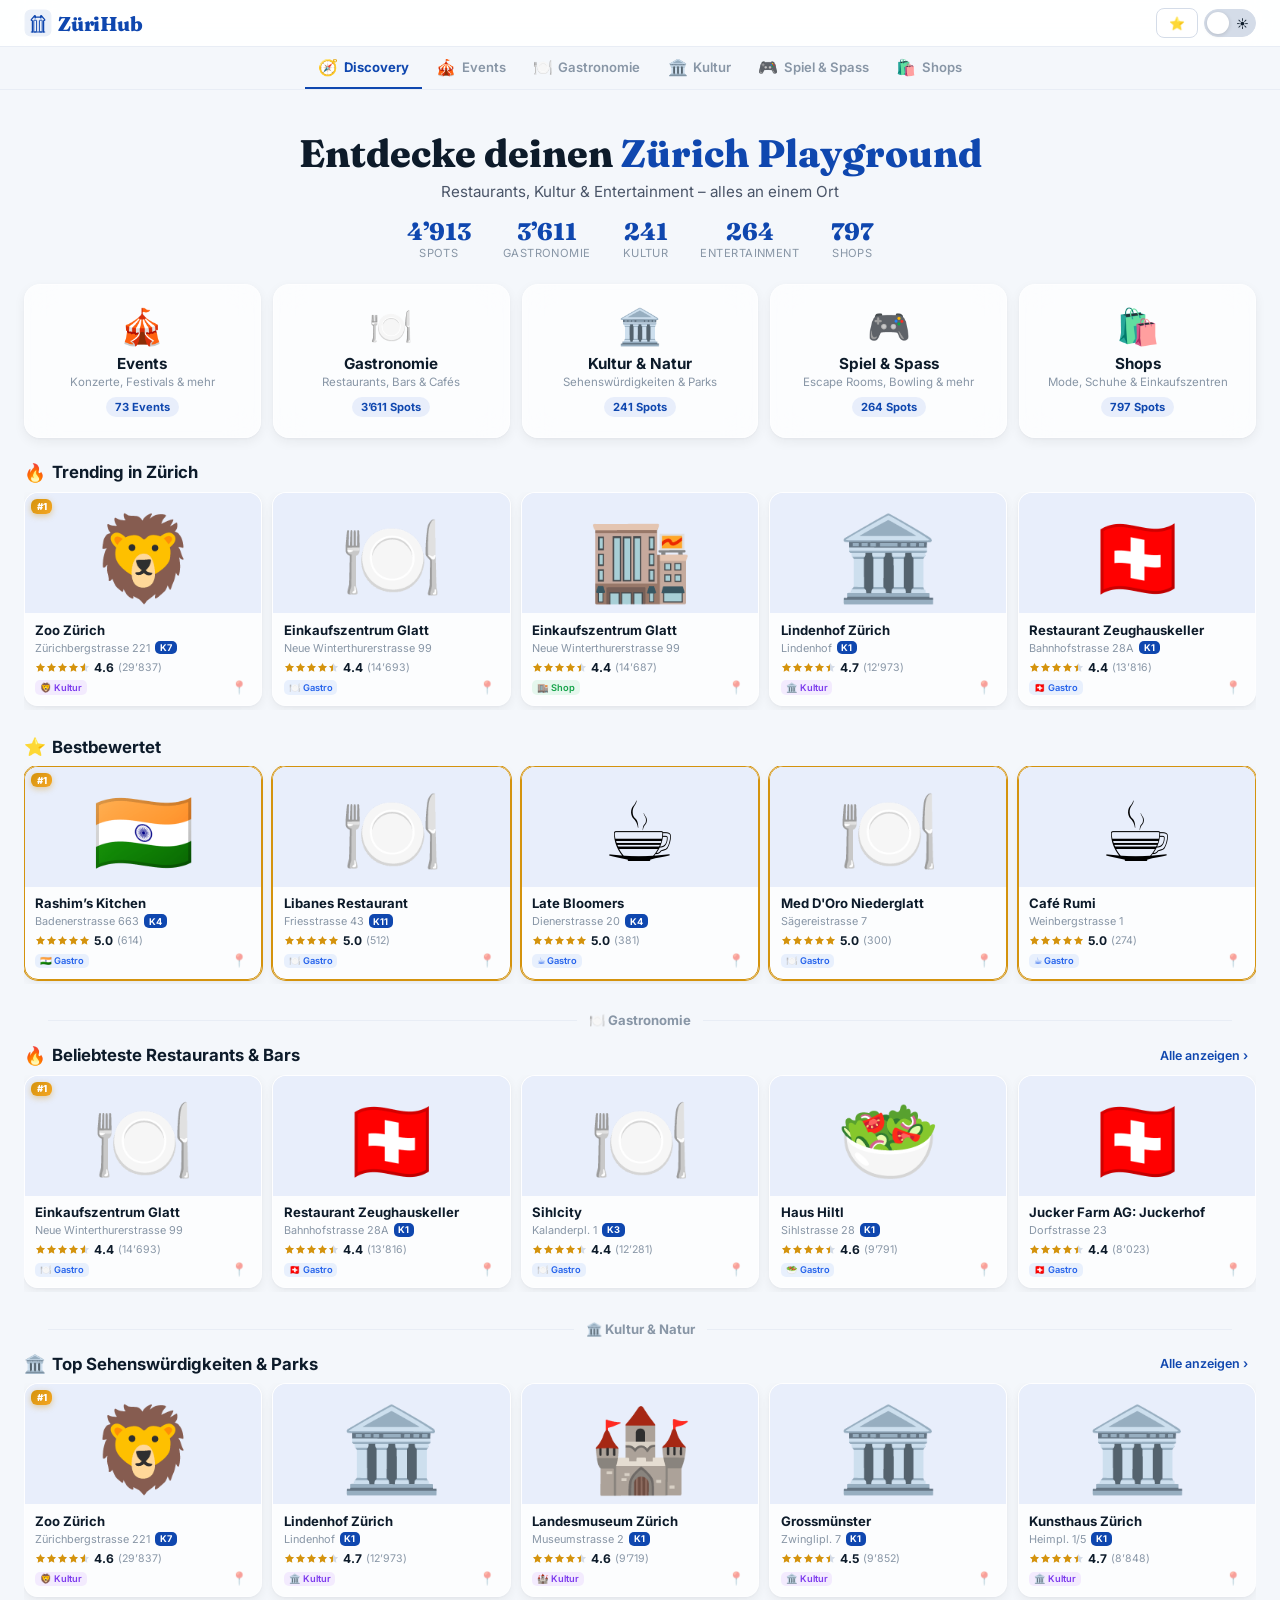
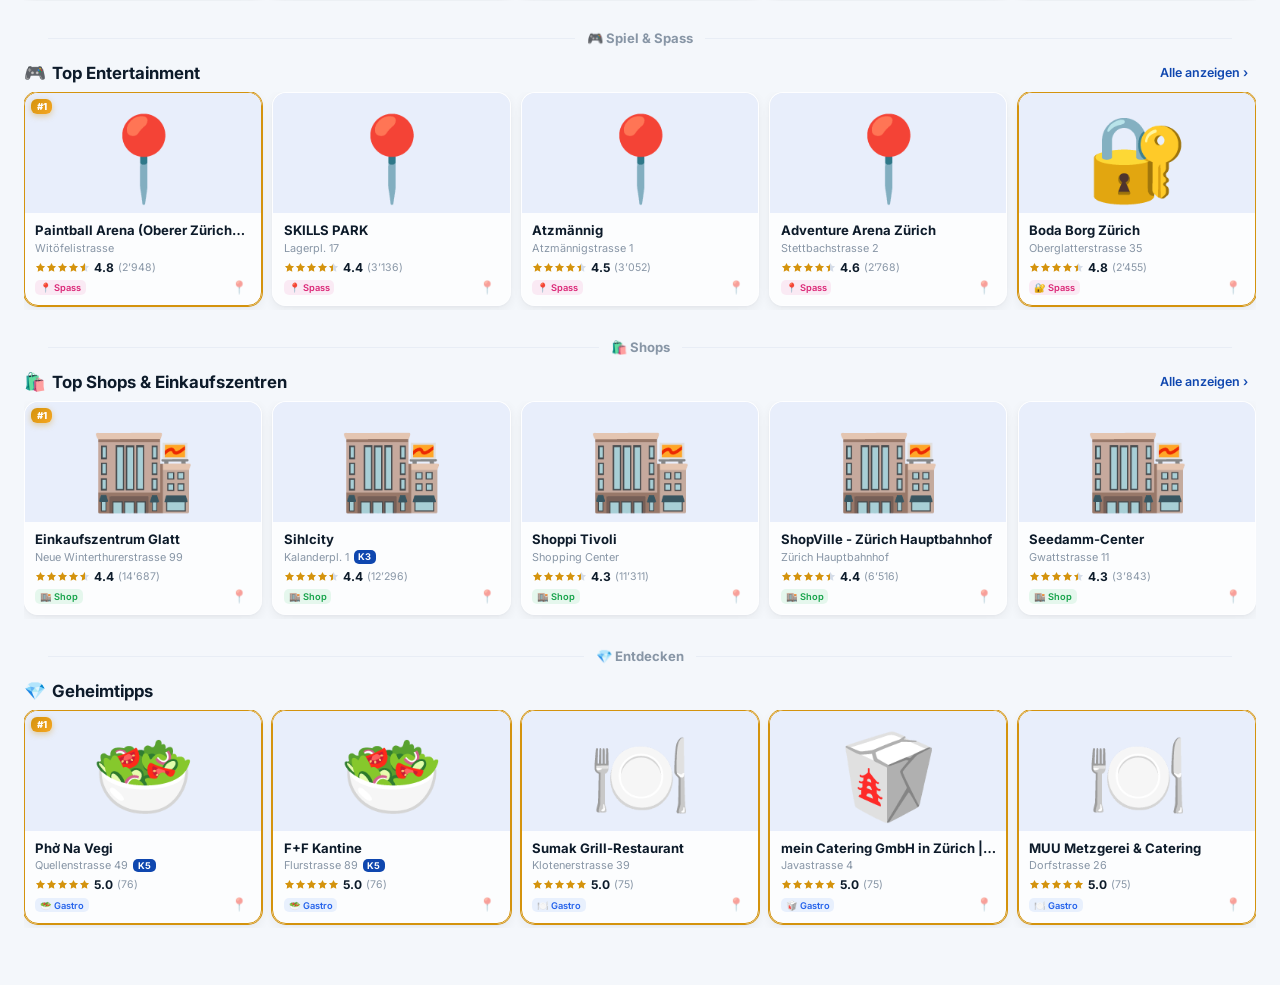
==== commit 131f258a: "Add files via upload" ====
--- a/index.html
+++ b/index.html
@@ -27,11 +27,12 @@
 .hero-stat{text-align:center}.hero-stat-num{font-family:var(--font-display);font-size:1.5rem;font-weight:800;color:var(--primary)}.hero-stat-label{font-size:.7rem;color:var(--text3);text-transform:uppercase;letter-spacing:.04em}
 
 /* ── CATEGORY CARDS ── */
-.cat-cards{display:grid;grid-template-columns:repeat(3,1fr);gap:.75rem;max-width:1480px;margin:0 auto 1.5rem;padding:0 1.5rem}
+.cat-cards{display:grid;grid-template-columns:repeat(5,1fr);gap:.75rem;max-width:1480px;margin:0 auto 1.5rem;padding:0 1.5rem}
 .cat-card{background:var(--glass-bg,var(--card-bg));backdrop-filter:var(--glass-blur,none);border:1px solid var(--glass-border,var(--border-light));border-radius:16px;padding:1.25rem 1rem;text-align:center;cursor:pointer;text-decoration:none;color:inherit;transition:transform .25s,box-shadow .25s;box-shadow:var(--shadow-soft,var(--shadow));position:relative;overflow:hidden}
 .cat-card:hover{transform:translateY(-4px);box-shadow:var(--shadow-hover,var(--shadow-md))}
 .cat-card-emoji{font-size:2.2rem;display:block;margin-bottom:.4rem}.cat-card-title{font-weight:700;font-size:.95rem;color:var(--text);margin-bottom:.1rem}.cat-card-sub{font-size:.72rem;color:var(--text3)}.cat-card-count{display:inline-flex;align-items:center;gap:.2rem;margin-top:.5rem;padding:.2rem .55rem;border-radius:10px;background:var(--primary-light);color:var(--primary);font-size:.7rem;font-weight:700}
 html.dark .cat-card{background:var(--glass-bg,var(--card-bg));border-color:var(--glass-border,var(--border))}html.dark .cat-card-count{background:rgba(90,156,245,.15);color:var(--primary)}
+@media(max-width:767px){.cat-cards{grid-template-columns:repeat(2,1fr)}}
 @media(max-width:640px){.cat-cards{grid-template-columns:1fr;gap:.5rem;padding:0 .75rem}.cat-card{padding:.85rem .75rem;display:flex;align-items:center;gap:.65rem;text-align:left}.cat-card-emoji{font-size:1.8rem;margin-bottom:0}}
 
 /* ── Section Dividers ── */
@@ -41,8 +42,8 @@
 .feed{max-width:1480px;margin:0 auto;padding:0 1.5rem 2rem}
 .disco-section{margin-bottom:1.6rem;position:relative}.disco-header{display:flex;align-items:center;justify-content:space-between;margin-bottom:.55rem;gap:.5rem}.disco-header h2{font-size:1.05rem;font-weight:700;color:var(--text);display:flex;align-items:center;gap:.35rem;margin:0;white-space:nowrap}.disco-header h2 .dh-icon{font-size:1.1rem}.disco-more{font-size:.78rem;font-weight:600;color:var(--primary);cursor:pointer;padding:.2rem .5rem;border-radius:6px;transition:background .15s;border:none;background:none}.disco-more:hover{background:var(--primary-lighter)}.disco-scroll{display:flex;gap:.65rem;overflow-x:auto;scroll-snap-type:x mandatory;scrollbar-width:none;-webkit-overflow-scrolling:touch;padding-bottom:.25rem}.disco-scroll::-webkit-scrollbar{display:none}
 .spot-card{flex:0 0 calc((100% - 2.6rem)/5);min-width:calc((100% - 2.6rem)/5);scroll-snap-align:start;background:var(--glass-bg,var(--card-bg));backdrop-filter:var(--glass-blur,none);border:1px solid var(--glass-border,var(--border-light));border-radius:14px;overflow:hidden;cursor:pointer;transition:transform .22s var(--ease),box-shadow .22s var(--ease);box-shadow:var(--shadow-soft,var(--shadow));position:relative}.spot-card:hover{transform:translateY(-3px);box-shadow:var(--shadow-hover,var(--shadow-md))}.spot-card-img{width:100%;height:120px;object-fit:cover;display:block;background:var(--surface2)}.spot-card-body{padding:.55rem .65rem .6rem}.spot-card-name{font-weight:700;font-size:.82rem;line-height:1.3;color:var(--text);overflow:hidden;text-overflow:ellipsis;white-space:nowrap}.spot-card-addr{font-size:.68rem;color:var(--text3);margin-top:.1rem;overflow:hidden;text-overflow:ellipsis;white-space:nowrap;display:flex;align-items:center;gap:.3rem}.spot-card-rating{display:flex;align-items:center;gap:.25rem;margin-top:.3rem;font-size:.72rem}.spot-card-rating .stars{display:inline-flex;gap:0;color:var(--gold)}.spot-card-rating .stars svg{width:11px;height:11px}.spot-card-rating .stars .e{color:var(--border)}.spot-card-score{font-weight:700;color:var(--text);font-size:.75rem}.spot-card-reviews{color:var(--text3);font-size:.66rem}.spot-card-foot{display:flex;align-items:center;justify-content:space-between;margin-top:.3rem}.spot-card-tag{font-size:.58rem;font-weight:600;padding:.1rem .3rem;border-radius:5px;white-space:nowrap}.spot-card-maps{font-size:.82rem;padding:.1rem .25rem;border-radius:6px;opacity:.5;transition:all .15s;text-decoration:none;cursor:pointer;line-height:1;flex-shrink:0}.spot-card-maps:hover{opacity:1;background:var(--primary-light)}
-.src-gastro{background:rgba(59,130,246,0.1);color:#2563eb}.src-attr{background:rgba(168,85,247,0.1);color:#7c3aed}.src-fun{background:rgba(236,72,153,0.1);color:#db2777}
-html.dark .src-gastro{background:rgba(59,130,246,0.2);color:#60a5fa}html.dark .src-attr{background:rgba(168,85,247,0.2);color:#a78bfa}html.dark .src-fun{background:rgba(236,72,153,0.2);color:#f472b6}
+.src-gastro{background:rgba(59,130,246,0.1);color:#2563eb}.src-attr{background:rgba(168,85,247,0.1);color:#7c3aed}.src-fun{background:rgba(236,72,153,0.1);color:#db2777}.src-shop{background:rgba(34,197,94,0.1);color:#16a34a}
+html.dark .src-gastro{background:rgba(59,130,246,0.2);color:#60a5fa}html.dark .src-attr{background:rgba(168,85,247,0.2);color:#a78bfa}html.dark .src-fun{background:rgba(236,72,153,0.2);color:#f472b6}html.dark .src-shop{background:rgba(34,197,94,0.2);color:#4ade80}
 .rank-badge{position:absolute;top:6px;left:6px;background:linear-gradient(135deg,#D4930D,#f5a623);color:#fff;font-size:.6rem;font-weight:800;padding:.12rem .35rem;border-radius:6px;z-index:2;box-shadow:0 2px 6px rgba(212,147,13,.4)}html.dark .rank-badge{background:linear-gradient(135deg,#e8914a,#f5a623)}.spot-card.top-rated{border-color:var(--gold);box-shadow:0 0 0 1px var(--gold),var(--shadow-soft,var(--shadow))}.kreis{display:inline-flex;align-items:center;padding:.08rem .3rem;border-radius:5px;font-size:.58rem;font-weight:700;background:var(--primary);color:#fff}html.dark .spot-card{background:var(--glass-bg,var(--card-bg))}
 
 .row-arrow{position:absolute;top:50%;transform:translateY(-50%);width:34px;height:34px;border-radius:50%;background:var(--glass-bg,rgba(255,255,255,.85));backdrop-filter:blur(12px);border:1px solid var(--glass-border,var(--border-light));box-shadow:var(--shadow-soft,var(--shadow));display:flex;align-items:center;justify-content:center;font-size:1rem;color:var(--text2);cursor:pointer;z-index:10;transition:all .2s;opacity:0;visibility:hidden}.row-arrow.show{opacity:1;visibility:visible}.row-arrow.left{left:-4px}.row-arrow.right{right:-4px}html.dark .row-arrow{background:rgba(21,34,53,.8);border-color:var(--border)}@media(max-width:1023px){.row-arrow{display:none!important}}
@@ -64,9 +65,11 @@
   </div></header>
   <nav class="nav-tabs">
     <a href="index.html" class="nav-tab active"><span class="nav-emoji">🧭</span><span class="nav-label">Discovery</span></a>
+    <a href="events.html" class="nav-tab"><span class="nav-emoji">🎪</span><span class="nav-label">Events</span></a>
     <a href="gastronomie.html" class="nav-tab"><span class="nav-emoji">🍽️</span><span class="nav-label">Gastronomie</span></a>
     <a href="kultur.html" class="nav-tab"><span class="nav-emoji">🏛️</span><span class="nav-label">Kultur</span></a>
     <a href="spiel-spass.html" class="nav-tab"><span class="nav-emoji">🎮</span><span class="nav-label">Spiel & Spass</span></a>
+    <a href="shops.html" class="nav-tab"><span class="nav-emoji">🛍️</span><span class="nav-label">Shops</span></a>
   </nav>
 
   <div class="hero">
@@ -86,16 +89,17 @@
 (function(){var t=localStorage.getItem('zh-theme');if(t==='dark')document.documentElement.classList.add('dark')})();
 function toggleTheme(){document.documentElement.classList.toggle('dark');localStorage.setItem('zh-theme',document.documentElement.classList.contains('dark')?'dark':'light')}
 function getFavs(k){try{return JSON.parse(localStorage.getItem(k||'zh-favs'))||[]}catch(e){return[]}}
-function isFav(id){return getFavs('zh-favs').indexOf(id)>=0||getFavs('zh-attr-favs').indexOf(id)>=0||getFavs('zh-fun-favs').indexOf(id)>=0}
-function getFavKey(s){return s==='gastro'?'zh-favs':s==='attr'?'zh-attr-favs':'zh-fun-favs'}
+function isFav(id){return getFavs('zh-favs').indexOf(id)>=0||getFavs('zh-attr-favs').indexOf(id)>=0||getFavs('zh-fun-favs').indexOf(id)>=0||getFavs('zh-shop-favs').indexOf(id)>=0}
+function getFavKey(s){return s==='gastro'?'zh-favs':s==='attr'?'zh-attr-favs':s==='shop'?'zh-shop-favs':'zh-fun-favs'}
 function toggleFav(id,src){var k=getFavKey(src);var f=getFavs(k),i=f.indexOf(id);if(i>=0)f.splice(i,1);else f.push(id);localStorage.setItem(k,JSON.stringify(f));return i<0}
 var currentModalId=null,currentModalSrc=null;
 function toggleModalFav(){if(!currentModalId)return;var n=toggleFav(currentModalId,currentModalSrc);var b=document.getElementById('modalFavBtn');b.textContent=n?'★':'☆';b.classList.toggle('on',n)}
 window.addEventListener('scroll',function(){var b=document.getElementById('btt');if(b)b.classList.toggle('show',window.scrollY>300)},{passive:true});
 
-var GASTRO=[],ATTR=[],FUN=[],ALL=[];
+var GASTRO=[],ATTR=[],FUN=[],SHOPS=[],ALL=[];
 var CMAP={vegan_restaurant:{l:'Vegan',i:'🌱'},vegetarian_restaurant:{l:'Vegetarisch',i:'🥗'},pizza_restaurant:{l:'Pizzeria',i:'🍕'},sushi_restaurant:{l:'Sushi',i:'🍣'},hamburger_restaurant:{l:'Burger',i:'🍔'},kebab_shop:{l:'Döner',i:'🥙'},italian_restaurant:{l:'Italienisch',i:'🇮🇹'},japanese_restaurant:{l:'Japanisch',i:'🇯🇵'},thai_restaurant:{l:'Thai',i:'🇹🇭'},indian_restaurant:{l:'Indisch',i:'🇮🇳'},chinese_restaurant:{l:'Chinesisch',i:'🇨🇳'},swiss_restaurant:{l:'Schweizer',i:'🇨🇭'},turkish_restaurant:{l:'Türkisch',i:'🇹🇷'},cocktail_bar:{l:'Cocktailbar',i:'🍸'},wine_bar:{l:'Weinbar',i:'🍷'},pub:{l:'Pub',i:'🍺'},coffee_shop:{l:'Coffee Shop',i:'☕'},ice_cream_shop:{l:'Eisdiele',i:'🍦'},breakfast_restaurant:{l:'Frühstück',i:'🥞'},brunch_restaurant:{l:'Brunch',i:'🍳'}};
 var TRADE_I={'Restaurant':'🍽️','Bar':'🍺','Café':'☕','Hotel':'🏨','Bäckerei':'🥐','Takeaway':'🥡'};
+var TAG2CMAP={};Object.keys(CMAP).forEach(function(k){TAG2CMAP[CMAP[k].l]=k});TAG2CMAP['Pizza']='pizza_restaurant';TAG2CMAP['Grill & BBQ']='barbecue_restaurant';TAG2CMAP['Meeresfrüchte']='seafood_restaurant';TAG2CMAP['Schweizerisch']='swiss_restaurant';TAG2CMAP['Thailändisch']='thai_restaurant';TAG2CMAP['Cocktails']='cocktail_bar';TAG2CMAP['Shisha']='hookah_bar';TAG2CMAP['Sportsbar']='sports_bar';TAG2CMAP['Konfiserie']='confectionery';TAG2CMAP['Glace & Eis']='ice_cream_shop';TAG2CMAP['Kaffee']='coffee_shop';TAG2CMAP['Snacks']='snack_bar';TAG2CMAP['Kebab']='kebab_shop';
 var KEYWORD_MAP={'Sehenswürdigkeit':'🏛️','Park':'🌳','Historische Sehenswürdigkeit':'🏰','Aussichtsplattform':'🔭','Zoo':'🦁','Escape Room':'🔐','Kegelbahn':'🎳','Minigolf':'⛳','Go Karting':'🏎️','Spielhalle':'🕹️','Wandern':'🥾','Berggipfel':'⛰️','Naturschutzgebiet':'🦎'};
 var KREIS={8001:1,8002:2,8003:3,8004:4,8005:5,8006:6,8008:8,8032:7,8037:10,8038:2,8040:4,8041:7,8044:7,8045:3,8046:6,8047:5,8048:4,8049:10,8050:11,8051:11,8052:12,8053:7,8055:3,8057:6,8058:12,8060:11,8064:9,8092:1};
 
@@ -104,19 +108,22 @@
 function getKreis(a){if(!a)return 0;var m=a.match(/\b(80\d{2})\b/);return m?KREIS[+m[1]]||0:0}
 function kreisTag(a){var k=getKreis(a);return k?'<span class="kreis">K'+k+'</span>':''}
 function stars(r,sz){sz=sz||12;var h='',fu=Math.floor(r),ha=r-fu>=.25;for(var i=0;i<5;i++){if(i<fu)h+='<svg width="'+sz+'" height="'+sz+'" viewBox="0 0 24 24" fill="currentColor"><path d="M12 2l3.09 6.26L22 9.27l-5 4.87 1.18 6.88L12 17.77l-6.18 3.25L7 14.14 2 9.27l6.91-1.01L12 2z"/></svg>';else if(i===fu&&ha)h+='<svg width="'+sz+'" height="'+sz+'" viewBox="0 0 24 24"><defs><linearGradient id="hg'+sz+'"><stop offset="50%" stop-color="currentColor"/><stop offset="50%" stop-color="#D4DCE8"/></linearGradient></defs><path fill="url(#hg'+sz+')" d="M12 2l3.09 6.26L22 9.27l-5 4.87 1.18 6.88L12 17.77l-6.18 3.25L7 14.14 2 9.27l6.91-1.01L12 2z"/></svg>';else h+='<svg class="e" width="'+sz+'" height="'+sz+'" viewBox="0 0 24 24" fill="currentColor"><path d="M12 2l3.09 6.26L22 9.27l-5 4.87 1.18 6.88L12 17.77l-6.18 3.25L7 14.14 2 9.27l6.91-1.01L12 2z"/></svg>'}return h}
-function getEmoji(p){if(p.source==='gastro'){var icon=TRADE_I[p.trade]||'🍽️';if(p.cuisines&&p.cuisines.length>0&&CMAP[p.cuisines[0]])icon=CMAP[p.cuisines[0]].i;return icon}return KEYWORD_MAP[p.keyword]||'📍'}
+var SHOP_SUBCAT_I={'Mode & Fashion':'👗','Sportbekleidung':'🏃','Schuhe':'👟','Second-Hand & Vintage':'♻️','Einkaufszentren':'🏬','Spezialgeschäfte':'🎁'};
+function getEmoji(p){if(p.source==='gastro'){var icon=TRADE_I[p.trade]||'🍽️';if(p.cuisines&&p.cuisines.length>0&&CMAP[p.cuisines[0]])icon=CMAP[p.cuisines[0]].i;return icon}if(p.source==='shop')return SHOP_SUBCAT_I[p.subcat]||'🛍️';return KEYWORD_MAP[p.keyword]||'📍'}
 function getPhoto(p){return"data:image/svg+xml,%3Csvg xmlns='http://www.w3.org/2000/svg' width='80' height='80' viewBox='0 0 80 80'%3E%3Crect width='80' height='80' fill='%23E8EEFB' rx='12'/%3E%3Ctext x='40' y='44' text-anchor='middle' dominant-baseline='middle' font-family='system-ui,sans-serif' font-size='28'%3E"+encodeURIComponent(getEmoji(p))+"%3C/text%3E%3C/svg%3E"}
-function getMapsUrl(p){if(p.gmaps)return p.gmaps.replace(/^https?:\/\/maps\.google\.com/,'https://www.google.com/maps');if(p.id&&p.id.startsWith('ChI'))return'https://www.google.com/maps/place/?q=place_id:'+p.id;if(p.lat&&p.lng)return'https://www.google.com/maps/search/?api=1&query='+p.lat+','+p.lng;return'https://www.google.com/maps/search/?api=1&query='+encodeURIComponent((p.name||'')+' '+(p.addr||''))}
+function getMapsUrl(p){if(p.gmaps)return p.gmaps.replace(/^https?:\/\/maps\.google\.com/,'https://www.google.com/maps').replace(/[&?]g_mp=[^&]*/g,'');if(p.id&&p.id.startsWith('ChI'))return'https://www.google.com/maps/place/?q=place_id:'+p.id;if(p.lat&&p.lng)return'https://www.google.com/maps/search/?api=1&query='+p.lat+','+p.lng;return'https://www.google.com/maps/search/?api=1&query='+encodeURIComponent((p.name||'')+' '+(p.addr||''))}
 
 function buildPage(){
   // Hero Stats
-  document.getElementById('heroStats').innerHTML='<div class="hero-stat"><div class="hero-stat-num">'+fmt(ALL.length)+'</div><div class="hero-stat-label">Spots</div></div><div class="hero-stat"><div class="hero-stat-num">'+fmt(GASTRO.length)+'</div><div class="hero-stat-label">Gastronomie</div></div><div class="hero-stat"><div class="hero-stat-num">'+fmt(ATTR.length)+'</div><div class="hero-stat-label">Kultur</div></div><div class="hero-stat"><div class="hero-stat-num">'+fmt(FUN.length)+'</div><div class="hero-stat-label">Entertainment</div></div>';
+  document.getElementById('heroStats').innerHTML='<div class="hero-stat"><div class="hero-stat-num">'+fmt(ALL.length)+'</div><div class="hero-stat-label">Spots</div></div><div class="hero-stat"><div class="hero-stat-num">'+fmt(GASTRO.length)+'</div><div class="hero-stat-label">Gastronomie</div></div><div class="hero-stat"><div class="hero-stat-num">'+fmt(ATTR.length)+'</div><div class="hero-stat-label">Kultur</div></div><div class="hero-stat"><div class="hero-stat-num">'+fmt(FUN.length)+'</div><div class="hero-stat-label">Entertainment</div></div><div class="hero-stat"><div class="hero-stat-num">'+fmt(SHOPS.length)+'</div><div class="hero-stat-label">Shops</div></div>';
 
   // Category Cards
   document.getElementById('catCards').innerHTML=
+    '<a href="events.html" class="cat-card"><span class="cat-card-emoji">🎪</span><div><div class="cat-card-title">Events</div><div class="cat-card-sub">Konzerte, Festivals & mehr</div><span class="cat-card-count">73 Events</span></div></a>'+
     '<a href="gastronomie.html" class="cat-card"><span class="cat-card-emoji">🍽️</span><div><div class="cat-card-title">Gastronomie</div><div class="cat-card-sub">Restaurants, Bars & Cafés</div><span class="cat-card-count">'+fmt(GASTRO.length)+' Spots</span></div></a>'+
     '<a href="kultur.html" class="cat-card"><span class="cat-card-emoji">🏛️</span><div><div class="cat-card-title">Kultur & Natur</div><div class="cat-card-sub">Sehenswürdigkeiten & Parks</div><span class="cat-card-count">'+fmt(ATTR.length)+' Spots</span></div></a>'+
-    '<a href="spiel-spass.html" class="cat-card"><span class="cat-card-emoji">🎮</span><div><div class="cat-card-title">Spiel & Spass</div><div class="cat-card-sub">Escape Rooms, Bowling & mehr</div><span class="cat-card-count">'+fmt(FUN.length)+' Spots</span></div></a>';
+    '<a href="spiel-spass.html" class="cat-card"><span class="cat-card-emoji">🎮</span><div><div class="cat-card-title">Spiel & Spass</div><div class="cat-card-sub">Escape Rooms, Bowling & mehr</div><span class="cat-card-count">'+fmt(FUN.length)+' Spots</span></div></a>'+
+    '<a href="shops.html" class="cat-card"><span class="cat-card-emoji">🛍️</span><div><div class="cat-card-title">Shops</div><div class="cat-card-sub">Mode, Schuhe & Einkaufszentren</div><span class="cat-card-count">'+fmt(SHOPS.length)+' Spots</span></div></a>';
 
   // Discovery sections
   var sorted=ALL.slice().sort(function(a,b){return(b.rv*b.r)-(a.rv*a.r)});
@@ -143,6 +150,13 @@
     html+=buildRow('🎮','Top Entertainment',funSorted.slice(0,10),'spiel-spass.html');
   }
 
+  // Shops section
+  if(SHOPS.length>=3){
+    html+='<div class="section-divider"><span>🛍️ Shops</span></div>';
+    var shopsSorted=SHOPS.slice().sort(function(a,b){return(b.rv*b.r)-(a.rv*a.r)});
+    html+=buildRow('🛍️','Top Shops & Einkaufszentren',shopsSorted.slice(0,10),'shops.html');
+  }
+
   // Geheimtipps
   var hidden=ALL.filter(function(p){return p.r>=4.5&&p.rv>=20&&p.rv<=80}).sort(function(a,b){return b.r-a.r}).slice(0,10);
   if(hidden.length>=3){
@@ -160,8 +174,8 @@
   var h='<section class="disco-section fade-up"><div class="disco-header"><h2><span class="dh-icon">'+icon+'</span> '+esc(title)+'</h2>'+more+'</div><div class="disco-scroll">';
   items.forEach(function(p,idx){
     var cls='spot-card'+(p.r>=4.8?' top-rated':''),rank=idx===0?'<div class="rank-badge">#1</div>':'';
-    var srcCls=p.source==='gastro'?'src-gastro':p.source==='attr'?'src-attr':'src-fun';
-    var srcLabel=p.source==='gastro'?'Gastro':p.source==='attr'?'Kultur':'Spass';
+    var srcCls=p.source==='gastro'?'src-gastro':p.source==='attr'?'src-attr':p.source==='shop'?'src-shop':'src-fun';
+    var srcLabel=p.source==='gastro'?'Gastro':p.source==='attr'?'Kultur':p.source==='shop'?'Shop':'Spass';
     h+='<div class="'+cls+'" onclick="openModal(\''+p.id+'\',\''+p.source+'\')">'+rank+'<img class="spot-card-img" src="'+getPhoto(p)+'" alt="" loading="lazy"><div class="spot-card-body"><div class="spot-card-name">'+esc(p.name)+'</div><div class="spot-card-addr">'+esc(p.addr?p.addr.split(',')[0]:'')+' '+kreisTag(p.addr)+'</div><div class="spot-card-rating"><div class="stars">'+stars(p.r,11)+'</div><span class="spot-card-score">'+p.r.toFixed(1)+'</span><span class="spot-card-reviews">('+fmt(p.rv)+')</span></div><div class="spot-card-foot"><span class="spot-card-tag '+srcCls+'">'+getEmoji(p)+' '+srcLabel+'</span><a href="'+getMapsUrl(p)+'" target="_blank" rel="noopener" class="spot-card-maps" onclick="event.stopPropagation()">📍</a></div></div></div>';
   });
   h+='</div></section>';return h;
@@ -182,6 +196,7 @@
   if(p.trade)tags.push((TRADE_I[p.trade]||'')+' '+p.trade);
   if(p.cuisines)p.cuisines.slice(0,3).forEach(function(c){if(CMAP[c])tags.push(CMAP[c].i+' '+CMAP[c].l)});
   if(p.keyword)tags.push((KEYWORD_MAP[p.keyword]||'📍')+' '+p.keyword);
+  if(p.subcat)tags.push((SHOP_SUBCAT_I[p.subcat]||'🛍️')+' '+p.subcat);
   if(tags.length)h+='<div class="m-sec"><h4>🏷️ Kategorien</h4><div class="m-tags">'+tags.map(function(t){return'<span class="m-tag">'+t+'</span>'}).join('')+'</div></div>';
   h+='<div class="m-cta"><a href="'+mUrl+'" target="_blank" rel="noopener" class="btn-p">📍 Google Maps</a>';
   if(p.web)h+='<a href="'+esc(p.web)+'" target="_blank" class="btn-s">🌐 Website</a>';
@@ -202,17 +217,21 @@
     var SKIP=new Set(['point_of_interest','establishment','food','store','service','food_store']);
     // Load gastro
     msg.textContent='Gastronomie laden…';
-    var r1=await fetch('gastro.json');if(r1.ok){var raw=await r1.json();var places=Array.isArray(raw)?raw:(raw.places||raw.results||[]);GASTRO=places.map(function(p){var types=(p.types||[]).filter(function(t){return!SKIP.has(t)});var cuisines=types.filter(function(t){return!!CMAP[t]});return{id:p.id||p.place_id||'',name:p.name||'',addr:p.address||p.formatted_address||'',lat:p.lat||0,lng:p.lng||0,r:p.rating||0,rv:p.reviewCount||0,gmaps:p.gmapsUrl||'',web:p.website||'',trade:p.trade||'',cuisines:cuisines,keyword:'',source:'gastro'}})}
+    var r1=await fetch('gastro.json');if(r1.ok){var raw=await r1.json();var places=raw.orte||raw;if(Array.isArray(raw))places=raw;GASTRO=places.map(function(p){var ptags=p.tags||[];var cuisines=[];ptags.forEach(function(tag){var ck=TAG2CMAP[tag];if(ck)cuisines.push(ck)});return{id:p.place_id||p.id||'',name:p.name||'',addr:p.adresse||p.address||'',lat:p.koordinaten?p.koordinaten.lat:(p.lat||0),lng:p.koordinaten?p.koordinaten.lng:(p.lng||0),r:p.rating_durchschnitt||p.rating||0,rv:p.rating_anzahl||p.reviewCount||0,gmaps:p.google_maps_url||p.gmapsUrl||'',web:p.website||'',trade:p.primary_type||p.unterkategorie||p.trade||'',cuisines:cuisines,keyword:'',source:'gastro'}})}
     bar.style.width='40%';
     // Load attractions
     msg.textContent='Kultur laden…';
-    var r2=await fetch('zuerich_attraktionen.json');if(r2.ok){var raw2=await r2.json();ATTR=(raw2.orte||[]).map(function(p){return{id:p.place_id||'',name:p.name||'',addr:p.adresse||'',lat:p.koordinaten?p.koordinaten.lat:0,lng:p.koordinaten?p.koordinaten.lng:0,r:p.rating_durchschnitt||0,rv:p.rating_anzahl||0,gmaps:'',web:'',trade:'',cuisines:[],keyword:p.gefunden_via_keyword||'',source:'attr'}})}
+    var r2=await fetch('zuerich_attraktionen.json');if(r2.ok){var raw2=await r2.json();ATTR=(raw2.orte||[]).map(function(p){return{id:p.place_id||'',name:p.name||'',addr:p.adresse||'',lat:p.koordinaten?p.koordinaten.lat:0,lng:p.koordinaten?p.koordinaten.lng:0,r:p.rating_durchschnitt||0,rv:p.rating_anzahl||0,gmaps:p.google_maps_url||'',web:p.website||'',trade:'',cuisines:[],keyword:p.unterkategorie||p.gefunden_via_keyword||'',source:'attr'}})}
     bar.style.width='65%';
     // Load entertainment
     msg.textContent='Entertainment laden…';
-    var r3=await fetch('zuerich_unterhaltung.json');if(r3.ok){var raw3=await r3.json();FUN=(raw3.orte||[]).map(function(p){return{id:p.place_id||'',name:p.name||'',addr:p.adresse||'',lat:p.koordinaten?p.koordinaten.lat:0,lng:p.koordinaten?p.koordinaten.lng:0,r:p.rating_durchschnitt||0,rv:p.rating_anzahl||0,gmaps:'',web:'',trade:'',cuisines:[],keyword:p.gefunden_via_keyword||'',source:'fun'}})}
+    var r3=await fetch('zuerich_unterhaltung.json');if(r3.ok){var raw3=await r3.json();FUN=(raw3.orte||[]).map(function(p){return{id:p.place_id||'',name:p.name||'',addr:p.adresse||'',lat:p.koordinaten?p.koordinaten.lat:0,lng:p.koordinaten?p.koordinaten.lng:0,r:p.rating_durchschnitt||0,rv:p.rating_anzahl||0,gmaps:p.google_maps_url||'',web:p.website||'',trade:'',cuisines:[],keyword:p.unterkategorie||p.gefunden_via_keyword||'',source:'fun'}})}
+    bar.style.width='75%';
+    // Load shops
+    msg.textContent='Shops laden…';
+    var r4=await fetch('zuerich_shopping.json');if(r4.ok){var raw4=await r4.json();SHOPS=(raw4.orte||[]).map(function(p){return{id:p.place_id||'',name:p.name||'',addr:p.adresse||'',lat:p.koordinaten?p.koordinaten.lat:0,lng:p.koordinaten?p.koordinaten.lng:0,r:p.rating_durchschnitt||0,rv:p.rating_anzahl||0,gmaps:p.google_maps_url||'',web:p.website||'',trade:'',cuisines:[],keyword:'',subcat:p.unterkategorie||'',source:'shop'}})}
     bar.style.width='85%';msg.textContent='Interface aufbauen…';
-    ALL=GASTRO.concat(ATTR).concat(FUN);
+    ALL=GASTRO.concat(ATTR).concat(FUN).concat(SHOPS);
     buildPage();
     bar.style.width='100%';await new Promise(function(r){setTimeout(r,150)});
     document.getElementById('splash').classList.add('done');document.getElementById('app').style.display='';
@@ -221,5 +240,37 @@
 }
 init();
 </script>
+<script>
+// ── Mobile Google Maps App Deep Link (iOS + Android) ──
+// iOS: Universal Links open Google Maps app automatically from ANY browser
+// Android: geo: scheme opens Google Maps app (or chooser)
+(function(){
+  var ua=navigator.userAgent;
+  if(!/iPhone|iPad|iPod|Android/i.test(ua))return;
+  var isIOS=/iPhone|iPad|iPod/i.test(ua);
+  if(isIOS)return; // iOS Universal Links handle google.com/maps URLs natively in all browsers
+  document.addEventListener('click',function(e){
+    var a=e.target.closest('a[href*="google.com/maps"]');
+    if(!a)return;
+    e.preventDefault();e.stopPropagation();
+    var href=a.getAttribute('href');
+    var q='',center='';
+    var qM=href.match(/[?&]query?=([^&]+)/);
+    if(qM)q=decodeURIComponent(qM[1]);
+    var pM=href.match(/place_id[=:]([A-Za-z0-9_-]+)/);
+    if(pM&&!q){var card=a.closest('.spot-card,.browse-card,.mp,.ev-card,.coming-card,[class*=card]');
+      if(card){var nEl=card.querySelector('.spot-card-name,.bc-name,.m-name,.coming-name,.ev-name');if(nEl)q=nEl.textContent.trim()}}
+    var cM=href.match(/(\-?\d+\.\d+),(\-?\d+\.\d+)/);
+    if(cM)center=cM[1]+','+cM[2];
+    if(!q&&!center){window.open(href,'_blank','noopener');return}
+    var appUrl;
+    if(center){appUrl='geo:'+center+'?q='+encodeURIComponent(q||center)}
+    else{appUrl='geo:0,0?q='+encodeURIComponent(q)}
+    window.location.href=appUrl;
+    var t=setTimeout(function(){window.open(href,'_blank','noopener')},1200);
+    document.addEventListener('visibilitychange',function fn(){if(document.hidden){clearTimeout(t);document.removeEventListener('visibilitychange',fn)}})
+  },true);
+})();
+</script>
 </body>
 </html>
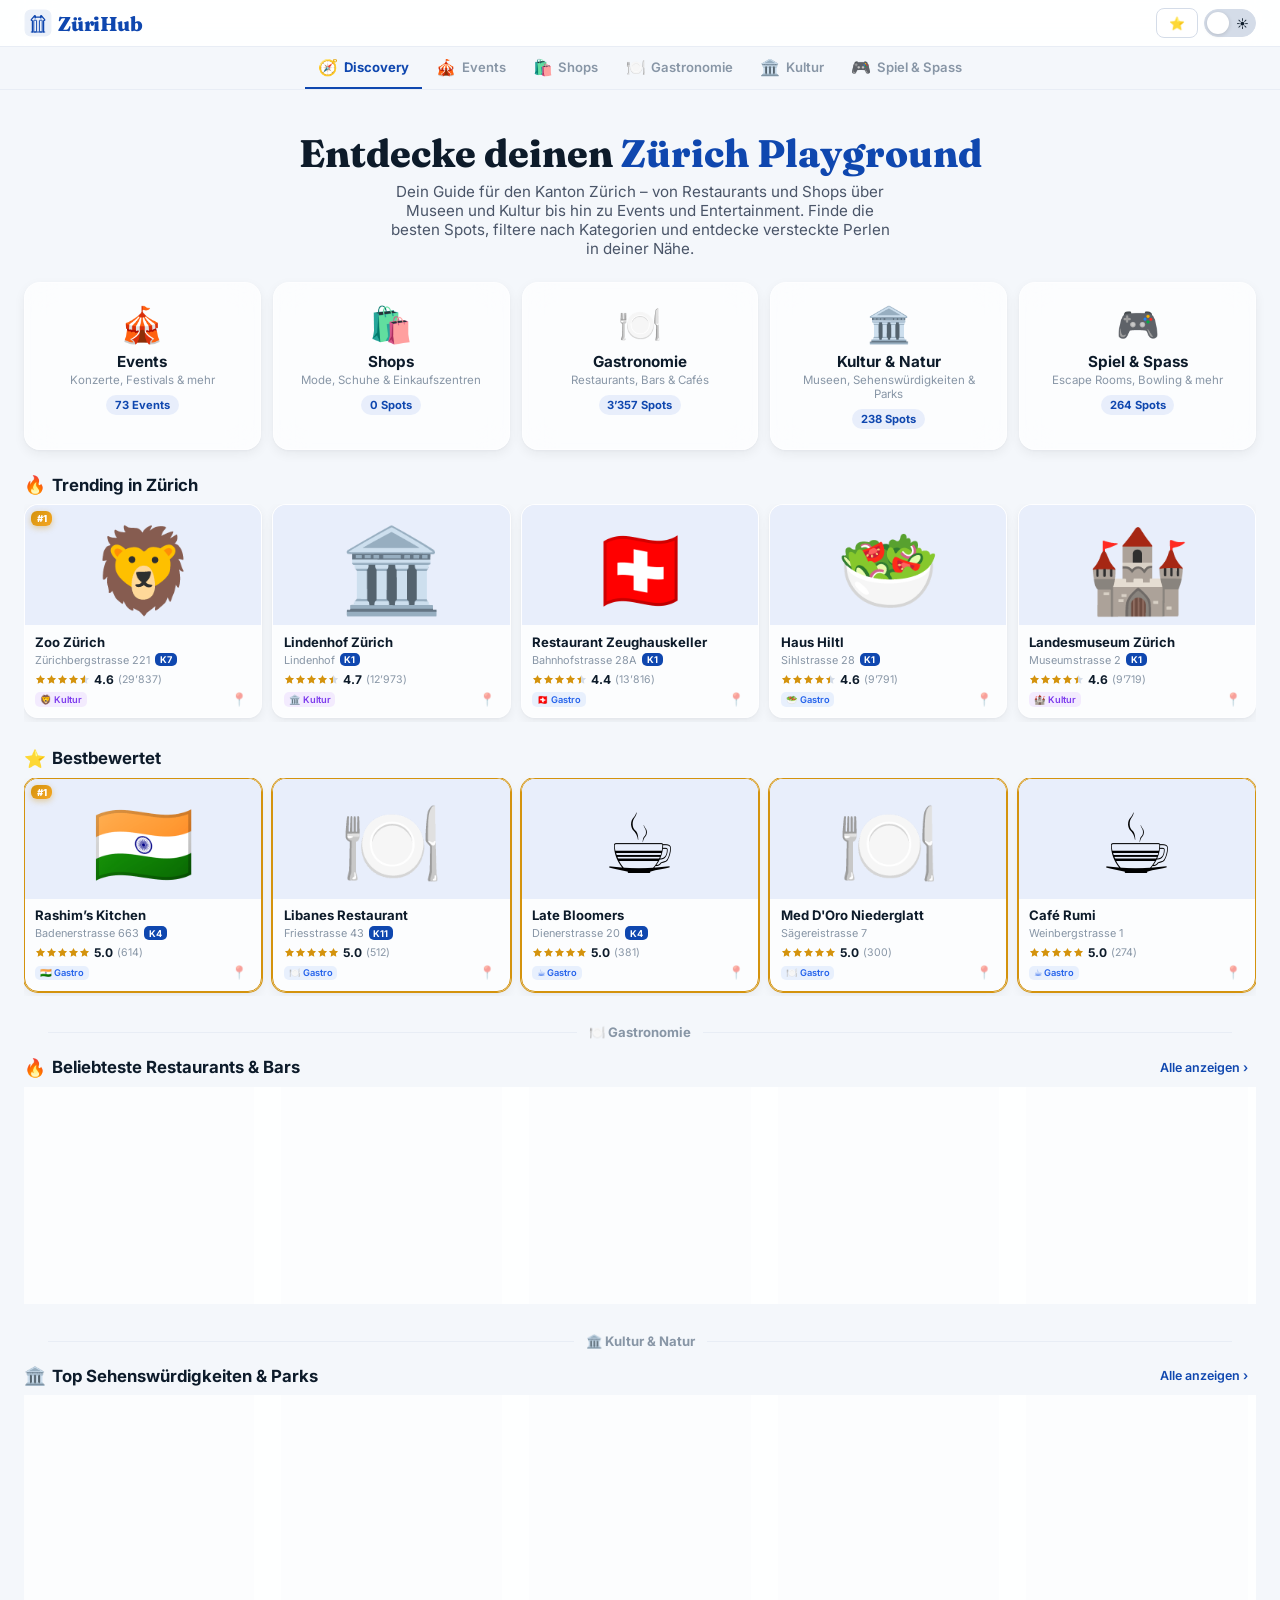
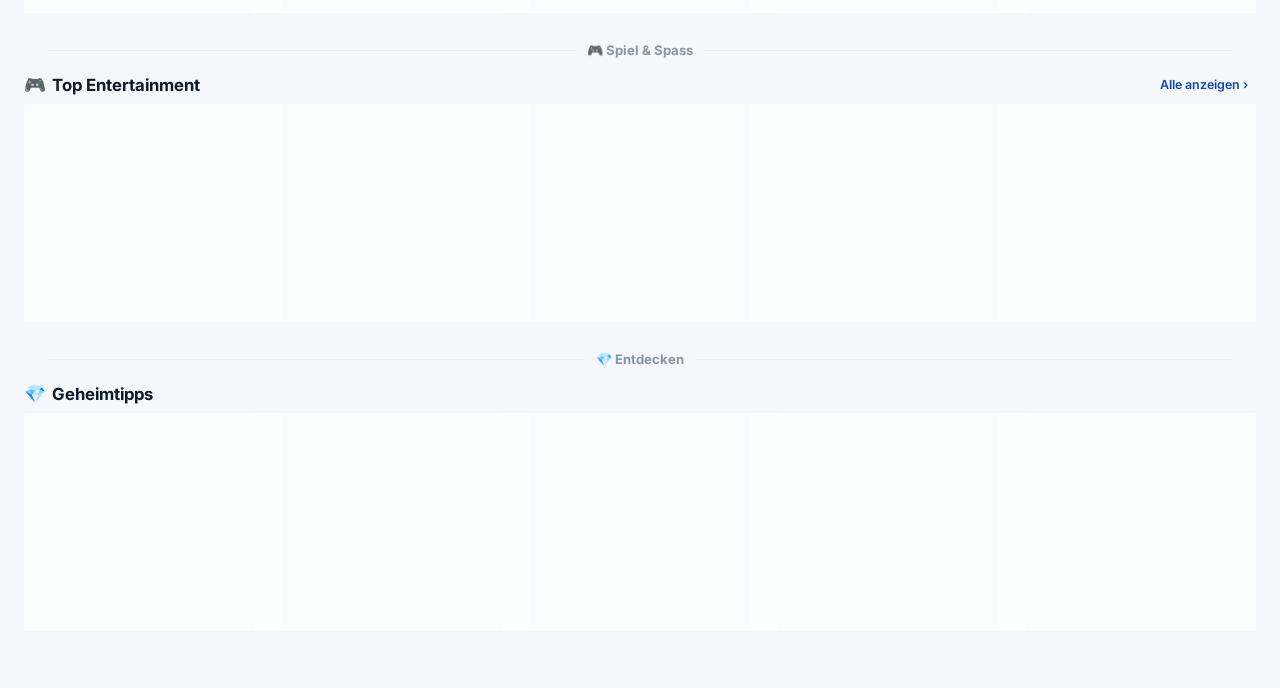
==== commit 4d28935f: "Reorder Shops category tile to appear right after Events on discovery page Moved the Shops category " ====
--- a/index.html
+++ b/index.html
@@ -23,8 +23,6 @@
 .hero{text-align:center;padding:2.5rem 1rem 1.5rem;max-width:1480px;margin:0 auto}
 .hero-title{font-family:var(--font-display);font-size:clamp(1.6rem,4vw,2.4rem);font-weight:800;color:var(--text);line-height:1.2;margin-bottom:.4rem}.hero-title .accent{color:var(--primary)}
 .hero-sub{font-size:.95rem;color:var(--text2);max-width:500px;margin:0 auto}
-.hero-stats{display:flex;justify-content:center;gap:2rem;margin-top:1rem;flex-wrap:wrap}
-.hero-stat{text-align:center}.hero-stat-num{font-family:var(--font-display);font-size:1.5rem;font-weight:800;color:var(--primary)}.hero-stat-label{font-size:.7rem;color:var(--text3);text-transform:uppercase;letter-spacing:.04em}
 
 /* ── CATEGORY CARDS ── */
 .cat-cards{display:grid;grid-template-columns:repeat(5,1fr);gap:.75rem;max-width:1480px;margin:0 auto 1.5rem;padding:0 1.5rem}
@@ -42,8 +40,8 @@
 .feed{max-width:1480px;margin:0 auto;padding:0 1.5rem 2rem}
 .disco-section{margin-bottom:1.6rem;position:relative}.disco-header{display:flex;align-items:center;justify-content:space-between;margin-bottom:.55rem;gap:.5rem}.disco-header h2{font-size:1.05rem;font-weight:700;color:var(--text);display:flex;align-items:center;gap:.35rem;margin:0;white-space:nowrap}.disco-header h2 .dh-icon{font-size:1.1rem}.disco-more{font-size:.78rem;font-weight:600;color:var(--primary);cursor:pointer;padding:.2rem .5rem;border-radius:6px;transition:background .15s;border:none;background:none}.disco-more:hover{background:var(--primary-lighter)}.disco-scroll{display:flex;gap:.65rem;overflow-x:auto;scroll-snap-type:x mandatory;scrollbar-width:none;-webkit-overflow-scrolling:touch;padding-bottom:.25rem}.disco-scroll::-webkit-scrollbar{display:none}
 .spot-card{flex:0 0 calc((100% - 2.6rem)/5);min-width:calc((100% - 2.6rem)/5);scroll-snap-align:start;background:var(--glass-bg,var(--card-bg));backdrop-filter:var(--glass-blur,none);border:1px solid var(--glass-border,var(--border-light));border-radius:14px;overflow:hidden;cursor:pointer;transition:transform .22s var(--ease),box-shadow .22s var(--ease);box-shadow:var(--shadow-soft,var(--shadow));position:relative}.spot-card:hover{transform:translateY(-3px);box-shadow:var(--shadow-hover,var(--shadow-md))}.spot-card-img{width:100%;height:120px;object-fit:cover;display:block;background:var(--surface2)}.spot-card-body{padding:.55rem .65rem .6rem}.spot-card-name{font-weight:700;font-size:.82rem;line-height:1.3;color:var(--text);overflow:hidden;text-overflow:ellipsis;white-space:nowrap}.spot-card-addr{font-size:.68rem;color:var(--text3);margin-top:.1rem;overflow:hidden;text-overflow:ellipsis;white-space:nowrap;display:flex;align-items:center;gap:.3rem}.spot-card-rating{display:flex;align-items:center;gap:.25rem;margin-top:.3rem;font-size:.72rem}.spot-card-rating .stars{display:inline-flex;gap:0;color:var(--gold)}.spot-card-rating .stars svg{width:11px;height:11px}.spot-card-rating .stars .e{color:var(--border)}.spot-card-score{font-weight:700;color:var(--text);font-size:.75rem}.spot-card-reviews{color:var(--text3);font-size:.66rem}.spot-card-foot{display:flex;align-items:center;justify-content:space-between;margin-top:.3rem}.spot-card-tag{font-size:.58rem;font-weight:600;padding:.1rem .3rem;border-radius:5px;white-space:nowrap}.spot-card-maps{font-size:.82rem;padding:.1rem .25rem;border-radius:6px;opacity:.5;transition:all .15s;text-decoration:none;cursor:pointer;line-height:1;flex-shrink:0}.spot-card-maps:hover{opacity:1;background:var(--primary-light)}
-.src-gastro{background:rgba(59,130,246,0.1);color:#2563eb}.src-attr{background:rgba(168,85,247,0.1);color:#7c3aed}.src-fun{background:rgba(236,72,153,0.1);color:#db2777}.src-shop{background:rgba(34,197,94,0.1);color:#16a34a}
-html.dark .src-gastro{background:rgba(59,130,246,0.2);color:#60a5fa}html.dark .src-attr{background:rgba(168,85,247,0.2);color:#a78bfa}html.dark .src-fun{background:rgba(236,72,153,0.2);color:#f472b6}html.dark .src-shop{background:rgba(34,197,94,0.2);color:#4ade80}
+.src-gastro{background:rgba(59,130,246,0.1);color:#2563eb}.src-attr{background:rgba(168,85,247,0.1);color:#7c3aed}.src-fun{background:rgba(236,72,153,0.1);color:#db2777}.src-shop{background:rgba(34,197,94,0.1);color:#16a34a}.src-museum{background:rgba(245,158,11,0.1);color:#d97706}
+html.dark .src-gastro{background:rgba(59,130,246,0.2);color:#60a5fa}html.dark .src-attr{background:rgba(168,85,247,0.2);color:#a78bfa}html.dark .src-fun{background:rgba(236,72,153,0.2);color:#f472b6}html.dark .src-shop{background:rgba(34,197,94,0.2);color:#4ade80}html.dark .src-museum{background:rgba(245,158,11,0.2);color:#fbbf24}
 .rank-badge{position:absolute;top:6px;left:6px;background:linear-gradient(135deg,#D4930D,#f5a623);color:#fff;font-size:.6rem;font-weight:800;padding:.12rem .35rem;border-radius:6px;z-index:2;box-shadow:0 2px 6px rgba(212,147,13,.4)}html.dark .rank-badge{background:linear-gradient(135deg,#e8914a,#f5a623)}.spot-card.top-rated{border-color:var(--gold);box-shadow:0 0 0 1px var(--gold),var(--shadow-soft,var(--shadow))}.kreis{display:inline-flex;align-items:center;padding:.08rem .3rem;border-radius:5px;font-size:.58rem;font-weight:700;background:var(--primary);color:#fff}html.dark .spot-card{background:var(--glass-bg,var(--card-bg))}
 
 .row-arrow{position:absolute;top:50%;transform:translateY(-50%);width:34px;height:34px;border-radius:50%;background:var(--glass-bg,rgba(255,255,255,.85));backdrop-filter:blur(12px);border:1px solid var(--glass-border,var(--border-light));box-shadow:var(--shadow-soft,var(--shadow));display:flex;align-items:center;justify-content:center;font-size:1rem;color:var(--text2);cursor:pointer;z-index:10;transition:all .2s;opacity:0;visibility:hidden}.row-arrow.show{opacity:1;visibility:visible}.row-arrow.left{left:-4px}.row-arrow.right{right:-4px}html.dark .row-arrow{background:rgba(21,34,53,.8);border-color:var(--border)}@media(max-width:1023px){.row-arrow{display:none!important}}
@@ -53,7 +51,7 @@
 .btt{position:fixed;bottom:1.5rem;right:1.5rem;width:44px;height:44px;border-radius:50%;background:var(--primary);color:#fff;font-size:1.1rem;display:flex;align-items:center;justify-content:center;box-shadow:var(--shadow-md);cursor:pointer;border:none;z-index:90;opacity:0;visibility:hidden;transform:translateY(10px);transition:all .3s}.btt.show{opacity:1;visibility:visible;transform:translateY(0)}.btt:hover{background:var(--primary-dark)}html.dark .btt{background:#e8914a}
 @media(max-width:1023px){.spot-card{flex:0 0 calc((100% - 1.3rem)/3);min-width:calc((100% - 1.3rem)/3)}.spot-card-img{height:100px}}
 @media(max-width:767px){.spot-card{flex:0 0 calc((100% - .65rem)/2);min-width:calc((100% - .65rem)/2)}.spot-card-img{height:90px}.feed{padding:0 .75rem 1.5rem}.hero{padding:1.5rem .75rem 1rem}.section-divider{padding:0 .75rem}}
-@media(max-width:640px){.header-inner{gap:.35rem}.nav-tab{font-size:.72rem;padding:.45rem .4rem;gap:.2rem}.nav-tab .nav-label{display:none}.hero-title{font-size:1.3rem}.hero-sub{font-size:.82rem}.hero-stats{gap:1rem}.hero-stat-num{font-size:1.2rem}.theme-toggle{width:48px;height:28px}}
+@media(max-width:640px){.header-inner{gap:.35rem}.nav-tab{font-size:.72rem;padding:.45rem .4rem;gap:.2rem}.nav-tab .nav-label{display:none}.hero-title{font-size:1.3rem}.hero-sub{font-size:.82rem}.theme-toggle{width:48px;height:28px}}
 </style>
 </head>
 <body>
@@ -66,16 +64,15 @@
   <nav class="nav-tabs">
     <a href="index.html" class="nav-tab active"><span class="nav-emoji">🧭</span><span class="nav-label">Discovery</span></a>
     <a href="events.html" class="nav-tab"><span class="nav-emoji">🎪</span><span class="nav-label">Events</span></a>
+    <a href="shops.html" class="nav-tab"><span class="nav-emoji">🛍️</span><span class="nav-label">Shops</span></a>
     <a href="gastronomie.html" class="nav-tab"><span class="nav-emoji">🍽️</span><span class="nav-label">Gastronomie</span></a>
     <a href="kultur.html" class="nav-tab"><span class="nav-emoji">🏛️</span><span class="nav-label">Kultur</span></a>
     <a href="spiel-spass.html" class="nav-tab"><span class="nav-emoji">🎮</span><span class="nav-label">Spiel & Spass</span></a>
-    <a href="shops.html" class="nav-tab"><span class="nav-emoji">🛍️</span><span class="nav-label">Shops</span></a>
   </nav>
 
   <div class="hero">
     <h1 class="hero-title">Entdecke deinen <span class="accent">Zürich Playground</span></h1>
-    <p class="hero-sub">Restaurants, Kultur & Entertainment – alles an einem Ort</p>
-    <div class="hero-stats" id="heroStats"></div>
+    <p class="hero-sub">Dein Guide für den Kanton Zürich – von Restaurants und Shops über Museen und Kultur bis hin zu Events und Entertainment. Finde die besten Spots, filtere nach Kategorien und entdecke versteckte Perlen in deiner Nähe.</p>
   </div>
 
   <div class="cat-cards" id="catCards"></div>
@@ -89,18 +86,18 @@
 (function(){var t=localStorage.getItem('zh-theme');if(t==='dark')document.documentElement.classList.add('dark')})();
 function toggleTheme(){document.documentElement.classList.toggle('dark');localStorage.setItem('zh-theme',document.documentElement.classList.contains('dark')?'dark':'light')}
 function getFavs(k){try{return JSON.parse(localStorage.getItem(k||'zh-favs'))||[]}catch(e){return[]}}
-function isFav(id){return getFavs('zh-favs').indexOf(id)>=0||getFavs('zh-attr-favs').indexOf(id)>=0||getFavs('zh-fun-favs').indexOf(id)>=0||getFavs('zh-shop-favs').indexOf(id)>=0}
-function getFavKey(s){return s==='gastro'?'zh-favs':s==='attr'?'zh-attr-favs':s==='shop'?'zh-shop-favs':'zh-fun-favs'}
+function isFav(id){return getFavs('zh-favs').indexOf(id)>=0||getFavs('zh-attr-favs').indexOf(id)>=0||getFavs('zh-fun-favs').indexOf(id)>=0||getFavs('zh-shop-favs').indexOf(id)>=0||getFavs('zh-museum-favs').indexOf(id)>=0}
+function getFavKey(s){return s==='gastro'?'zh-favs':s==='attr'?'zh-attr-favs':s==='shop'?'zh-shop-favs':s==='museum'?'zh-museum-favs':'zh-fun-favs'}
 function toggleFav(id,src){var k=getFavKey(src);var f=getFavs(k),i=f.indexOf(id);if(i>=0)f.splice(i,1);else f.push(id);localStorage.setItem(k,JSON.stringify(f));return i<0}
 var currentModalId=null,currentModalSrc=null;
 function toggleModalFav(){if(!currentModalId)return;var n=toggleFav(currentModalId,currentModalSrc);var b=document.getElementById('modalFavBtn');b.textContent=n?'★':'☆';b.classList.toggle('on',n)}
 window.addEventListener('scroll',function(){var b=document.getElementById('btt');if(b)b.classList.toggle('show',window.scrollY>300)},{passive:true});
 
-var GASTRO=[],ATTR=[],FUN=[],SHOPS=[],ALL=[];
+var GASTRO=[],ATTR=[],FUN=[],SHOPS=[],MUSEEN=[],ALL=[];
 var CMAP={vegan_restaurant:{l:'Vegan',i:'🌱'},vegetarian_restaurant:{l:'Vegetarisch',i:'🥗'},pizza_restaurant:{l:'Pizzeria',i:'🍕'},sushi_restaurant:{l:'Sushi',i:'🍣'},hamburger_restaurant:{l:'Burger',i:'🍔'},kebab_shop:{l:'Döner',i:'🥙'},italian_restaurant:{l:'Italienisch',i:'🇮🇹'},japanese_restaurant:{l:'Japanisch',i:'🇯🇵'},thai_restaurant:{l:'Thai',i:'🇹🇭'},indian_restaurant:{l:'Indisch',i:'🇮🇳'},chinese_restaurant:{l:'Chinesisch',i:'🇨🇳'},swiss_restaurant:{l:'Schweizer',i:'🇨🇭'},turkish_restaurant:{l:'Türkisch',i:'🇹🇷'},cocktail_bar:{l:'Cocktailbar',i:'🍸'},wine_bar:{l:'Weinbar',i:'🍷'},pub:{l:'Pub',i:'🍺'},coffee_shop:{l:'Coffee Shop',i:'☕'},ice_cream_shop:{l:'Eisdiele',i:'🍦'},breakfast_restaurant:{l:'Frühstück',i:'🥞'},brunch_restaurant:{l:'Brunch',i:'🍳'}};
 var TRADE_I={'Restaurant':'🍽️','Bar':'🍺','Café':'☕','Hotel':'🏨','Bäckerei':'🥐','Takeaway':'🥡'};
 var TAG2CMAP={};Object.keys(CMAP).forEach(function(k){TAG2CMAP[CMAP[k].l]=k});TAG2CMAP['Pizza']='pizza_restaurant';TAG2CMAP['Grill & BBQ']='barbecue_restaurant';TAG2CMAP['Meeresfrüchte']='seafood_restaurant';TAG2CMAP['Schweizerisch']='swiss_restaurant';TAG2CMAP['Thailändisch']='thai_restaurant';TAG2CMAP['Cocktails']='cocktail_bar';TAG2CMAP['Shisha']='hookah_bar';TAG2CMAP['Sportsbar']='sports_bar';TAG2CMAP['Konfiserie']='confectionery';TAG2CMAP['Glace & Eis']='ice_cream_shop';TAG2CMAP['Kaffee']='coffee_shop';TAG2CMAP['Snacks']='snack_bar';TAG2CMAP['Kebab']='kebab_shop';
-var KEYWORD_MAP={'Sehenswürdigkeit':'🏛️','Park':'🌳','Historische Sehenswürdigkeit':'🏰','Aussichtsplattform':'🔭','Zoo':'🦁','Escape Room':'🔐','Kegelbahn':'🎳','Minigolf':'⛳','Go Karting':'🏎️','Spielhalle':'🕹️','Wandern':'🥾','Berggipfel':'⛰️','Naturschutzgebiet':'🦎'};
+var KEYWORD_MAP={'Sehenswürdigkeit':'🏛️','Park':'🌳','Historische Sehenswürdigkeit':'🏰','Aussichtsplattform':'🔭','Zoo':'🦁','Escape Room':'🔐','Kegelbahn':'🎳','Minigolf':'⛳','Go Karting':'🏎️','Spielhalle':'🕹️','Wandern':'🥾','Berggipfel':'⛰️','Naturschutzgebiet':'🦎','Kunstmuseum':'🎨','Wissenschaftsmuseum':'🔬','Naturhistorisches Museum':'🦕','Historisches Museum':'🏰','Kulturmuseum':'🎭','Kindermuseum':'🧒','Erlebnismuseum':'🎪','Allgemeines Museum':'🏛️'};
 var KREIS={8001:1,8002:2,8003:3,8004:4,8005:5,8006:6,8008:8,8032:7,8037:10,8038:2,8040:4,8041:7,8044:7,8045:3,8046:6,8047:5,8048:4,8049:10,8050:11,8051:11,8052:12,8053:7,8055:3,8057:6,8058:12,8060:11,8064:9,8092:1};
 
 function esc(s){var d=document.createElement('div');d.textContent=s||'';return d.innerHTML}
@@ -109,21 +106,18 @@
 function kreisTag(a){var k=getKreis(a);return k?'<span class="kreis">K'+k+'</span>':''}
 function stars(r,sz){sz=sz||12;var h='',fu=Math.floor(r),ha=r-fu>=.25;for(var i=0;i<5;i++){if(i<fu)h+='<svg width="'+sz+'" height="'+sz+'" viewBox="0 0 24 24" fill="currentColor"><path d="M12 2l3.09 6.26L22 9.27l-5 4.87 1.18 6.88L12 17.77l-6.18 3.25L7 14.14 2 9.27l6.91-1.01L12 2z"/></svg>';else if(i===fu&&ha)h+='<svg width="'+sz+'" height="'+sz+'" viewBox="0 0 24 24"><defs><linearGradient id="hg'+sz+'"><stop offset="50%" stop-color="currentColor"/><stop offset="50%" stop-color="#D4DCE8"/></linearGradient></defs><path fill="url(#hg'+sz+')" d="M12 2l3.09 6.26L22 9.27l-5 4.87 1.18 6.88L12 17.77l-6.18 3.25L7 14.14 2 9.27l6.91-1.01L12 2z"/></svg>';else h+='<svg class="e" width="'+sz+'" height="'+sz+'" viewBox="0 0 24 24" fill="currentColor"><path d="M12 2l3.09 6.26L22 9.27l-5 4.87 1.18 6.88L12 17.77l-6.18 3.25L7 14.14 2 9.27l6.91-1.01L12 2z"/></svg>'}return h}
 var SHOP_SUBCAT_I={'Mode & Fashion':'👗','Sportbekleidung':'🏃','Schuhe':'👟','Second-Hand & Vintage':'♻️','Einkaufszentren':'🏬','Spezialgeschäfte':'🎁'};
-function getEmoji(p){if(p.source==='gastro'){var icon=TRADE_I[p.trade]||'🍽️';if(p.cuisines&&p.cuisines.length>0&&CMAP[p.cuisines[0]])icon=CMAP[p.cuisines[0]].i;return icon}if(p.source==='shop')return SHOP_SUBCAT_I[p.subcat]||'🛍️';return KEYWORD_MAP[p.keyword]||'📍'}
+function getEmoji(p){if(p.source==='gastro'){var icon=TRADE_I[p.trade]||'🍽️';if(p.cuisines&&p.cuisines.length>0&&CMAP[p.cuisines[0]])icon=CMAP[p.cuisines[0]].i;return icon}if(p.source==='shop')return SHOP_SUBCAT_I[p.subcat]||'🛍️';if(p.source==='museum')return KEYWORD_MAP[p.keyword]||'🖼️';return KEYWORD_MAP[p.keyword]||'📍'}
 function getPhoto(p){return"data:image/svg+xml,%3Csvg xmlns='http://www.w3.org/2000/svg' width='80' height='80' viewBox='0 0 80 80'%3E%3Crect width='80' height='80' fill='%23E8EEFB' rx='12'/%3E%3Ctext x='40' y='44' text-anchor='middle' dominant-baseline='middle' font-family='system-ui,sans-serif' font-size='28'%3E"+encodeURIComponent(getEmoji(p))+"%3C/text%3E%3C/svg%3E"}
 function getMapsUrl(p){if(p.gmaps)return p.gmaps.replace(/^https?:\/\/maps\.google\.com/,'https://www.google.com/maps').replace(/[&?]g_mp=[^&]*/g,'');if(p.id&&p.id.startsWith('ChI'))return'https://www.google.com/maps/place/?q=place_id:'+p.id;if(p.lat&&p.lng)return'https://www.google.com/maps/search/?api=1&query='+p.lat+','+p.lng;return'https://www.google.com/maps/search/?api=1&query='+encodeURIComponent((p.name||'')+' '+(p.addr||''))}
 
 function buildPage(){
-  // Hero Stats
-  document.getElementById('heroStats').innerHTML='<div class="hero-stat"><div class="hero-stat-num">'+fmt(ALL.length)+'</div><div class="hero-stat-label">Spots</div></div><div class="hero-stat"><div class="hero-stat-num">'+fmt(GASTRO.length)+'</div><div class="hero-stat-label">Gastronomie</div></div><div class="hero-stat"><div class="hero-stat-num">'+fmt(ATTR.length)+'</div><div class="hero-stat-label">Kultur</div></div><div class="hero-stat"><div class="hero-stat-num">'+fmt(FUN.length)+'</div><div class="hero-stat-label">Entertainment</div></div><div class="hero-stat"><div class="hero-stat-num">'+fmt(SHOPS.length)+'</div><div class="hero-stat-label">Shops</div></div>';
-
   // Category Cards
   document.getElementById('catCards').innerHTML=
     '<a href="events.html" class="cat-card"><span class="cat-card-emoji">🎪</span><div><div class="cat-card-title">Events</div><div class="cat-card-sub">Konzerte, Festivals & mehr</div><span class="cat-card-count">73 Events</span></div></a>'+
+    '<a href="shops.html" class="cat-card"><span class="cat-card-emoji">🛍️</span><div><div class="cat-card-title">Shops</div><div class="cat-card-sub">Mode, Schuhe & Einkaufszentren</div><span class="cat-card-count">'+fmt(SHOPS.length)+' Spots</span></div></a>'+
     '<a href="gastronomie.html" class="cat-card"><span class="cat-card-emoji">🍽️</span><div><div class="cat-card-title">Gastronomie</div><div class="cat-card-sub">Restaurants, Bars & Cafés</div><span class="cat-card-count">'+fmt(GASTRO.length)+' Spots</span></div></a>'+
-    '<a href="kultur.html" class="cat-card"><span class="cat-card-emoji">🏛️</span><div><div class="cat-card-title">Kultur & Natur</div><div class="cat-card-sub">Sehenswürdigkeiten & Parks</div><span class="cat-card-count">'+fmt(ATTR.length)+' Spots</span></div></a>'+
-    '<a href="spiel-spass.html" class="cat-card"><span class="cat-card-emoji">🎮</span><div><div class="cat-card-title">Spiel & Spass</div><div class="cat-card-sub">Escape Rooms, Bowling & mehr</div><span class="cat-card-count">'+fmt(FUN.length)+' Spots</span></div></a>'+
-    '<a href="shops.html" class="cat-card"><span class="cat-card-emoji">🛍️</span><div><div class="cat-card-title">Shops</div><div class="cat-card-sub">Mode, Schuhe & Einkaufszentren</div><span class="cat-card-count">'+fmt(SHOPS.length)+' Spots</span></div></a>';
+    '<a href="kultur.html" class="cat-card"><span class="cat-card-emoji">🏛️</span><div><div class="cat-card-title">Kultur & Natur</div><div class="cat-card-sub">Museen, Sehenswürdigkeiten & Parks</div><span class="cat-card-count">'+fmt(ATTR.length+MUSEEN.length)+' Spots</span></div></a>'+
+    '<a href="spiel-spass.html" class="cat-card"><span class="cat-card-emoji">🎮</span><div><div class="cat-card-title">Spiel & Spass</div><div class="cat-card-sub">Escape Rooms, Bowling & mehr</div><span class="cat-card-count">'+fmt(FUN.length)+' Spots</span></div></a>';
 
   // Discovery sections
   var sorted=ALL.slice().sort(function(a,b){return(b.rv*b.r)-(a.rv*a.r)});
@@ -142,6 +136,13 @@
   html+='<div class="section-divider"><span>🏛️ Kultur & Natur</span></div>';
   var attrSorted=ATTR.slice().sort(function(a,b){return(b.rv*b.r)-(a.rv*a.r)});
   html+=buildRow('🏛️','Top Sehenswürdigkeiten & Parks',attrSorted.slice(0,10),'kultur.html');
+
+  // Museum section
+  if(MUSEEN.length>=3){
+    html+='<div class="section-divider"><span>🖼️ Museen</span></div>';
+    var museenSorted=MUSEEN.slice().sort(function(a,b){return(b.rv*b.r)-(a.rv*a.r)});
+    html+=buildRow('🖼️','Top Museen',museenSorted.slice(0,10),'kultur.html');
+  }
 
   // Fun section
   if(FUN.length>=3){
@@ -174,8 +175,8 @@
   var h='<section class="disco-section fade-up"><div class="disco-header"><h2><span class="dh-icon">'+icon+'</span> '+esc(title)+'</h2>'+more+'</div><div class="disco-scroll">';
   items.forEach(function(p,idx){
     var cls='spot-card'+(p.r>=4.8?' top-rated':''),rank=idx===0?'<div class="rank-badge">#1</div>':'';
-    var srcCls=p.source==='gastro'?'src-gastro':p.source==='attr'?'src-attr':p.source==='shop'?'src-shop':'src-fun';
-    var srcLabel=p.source==='gastro'?'Gastro':p.source==='attr'?'Kultur':p.source==='shop'?'Shop':'Spass';
+    var srcCls=p.source==='gastro'?'src-gastro':p.source==='attr'?'src-attr':p.source==='museum'?'src-museum':p.source==='shop'?'src-shop':'src-fun';
+    var srcLabel=p.source==='gastro'?'Gastro':p.source==='attr'?'Kultur':p.source==='museum'?'Museum':p.source==='shop'?'Shop':'Spass';
     h+='<div class="'+cls+'" onclick="openModal(\''+p.id+'\',\''+p.source+'\')">'+rank+'<img class="spot-card-img" src="'+getPhoto(p)+'" alt="" loading="lazy"><div class="spot-card-body"><div class="spot-card-name">'+esc(p.name)+'</div><div class="spot-card-addr">'+esc(p.addr?p.addr.split(',')[0]:'')+' '+kreisTag(p.addr)+'</div><div class="spot-card-rating"><div class="stars">'+stars(p.r,11)+'</div><span class="spot-card-score">'+p.r.toFixed(1)+'</span><span class="spot-card-reviews">('+fmt(p.rv)+')</span></div><div class="spot-card-foot"><span class="spot-card-tag '+srcCls+'">'+getEmoji(p)+' '+srcLabel+'</span><a href="'+getMapsUrl(p)+'" target="_blank" rel="noopener" class="spot-card-maps" onclick="event.stopPropagation()">📍</a></div></div></div>';
   });
   h+='</div></section>';return h;
@@ -226,12 +227,16 @@
     // Load entertainment
     msg.textContent='Entertainment laden…';
     var r3=await fetch('zuerich_unterhaltung.json');if(r3.ok){var raw3=await r3.json();FUN=(raw3.orte||[]).map(function(p){return{id:p.place_id||'',name:p.name||'',addr:p.adresse||'',lat:p.koordinaten?p.koordinaten.lat:0,lng:p.koordinaten?p.koordinaten.lng:0,r:p.rating_durchschnitt||0,rv:p.rating_anzahl||0,gmaps:p.google_maps_url||'',web:p.website||'',trade:'',cuisines:[],keyword:p.unterkategorie||p.gefunden_via_keyword||'',source:'fun'}})}
-    bar.style.width='75%';
+    bar.style.width='72%';
+    // Load museums
+    msg.textContent='Museen laden…';
+    var r5=await fetch('zuerich_museen.json');if(r5.ok){var raw5=await r5.json();var seenIds=new Set(ATTR.map(function(p){return p.id}));MUSEEN=(raw5.orte||[]).filter(function(p){return!seenIds.has(p.place_id)}).map(function(p){return{id:p.place_id||'',name:p.name||'',addr:p.adresse||'',lat:p.koordinaten?p.koordinaten.lat:0,lng:p.koordinaten?p.koordinaten.lng:0,r:p.rating_durchschnitt||0,rv:p.rating_anzahl||0,gmaps:p.google_maps_url||'',web:p.website||'',trade:'',cuisines:[],keyword:p.unterkategorie||'Allgemeines Museum',source:'museum'}})}
+    bar.style.width='80%';
     // Load shops
     msg.textContent='Shops laden…';
     var r4=await fetch('zuerich_shopping.json');if(r4.ok){var raw4=await r4.json();SHOPS=(raw4.orte||[]).map(function(p){return{id:p.place_id||'',name:p.name||'',addr:p.adresse||'',lat:p.koordinaten?p.koordinaten.lat:0,lng:p.koordinaten?p.koordinaten.lng:0,r:p.rating_durchschnitt||0,rv:p.rating_anzahl||0,gmaps:p.google_maps_url||'',web:p.website||'',trade:'',cuisines:[],keyword:'',subcat:p.unterkategorie||'',source:'shop'}})}
-    bar.style.width='85%';msg.textContent='Interface aufbauen…';
-    ALL=GASTRO.concat(ATTR).concat(FUN).concat(SHOPS);
+    bar.style.width='90%';msg.textContent='Interface aufbauen…';
+    ALL=GASTRO.concat(ATTR).concat(MUSEEN).concat(FUN).concat(SHOPS);
     buildPage();
     bar.style.width='100%';await new Promise(function(r){setTimeout(r,150)});
     document.getElementById('splash').classList.add('done');document.getElementById('app').style.display='';
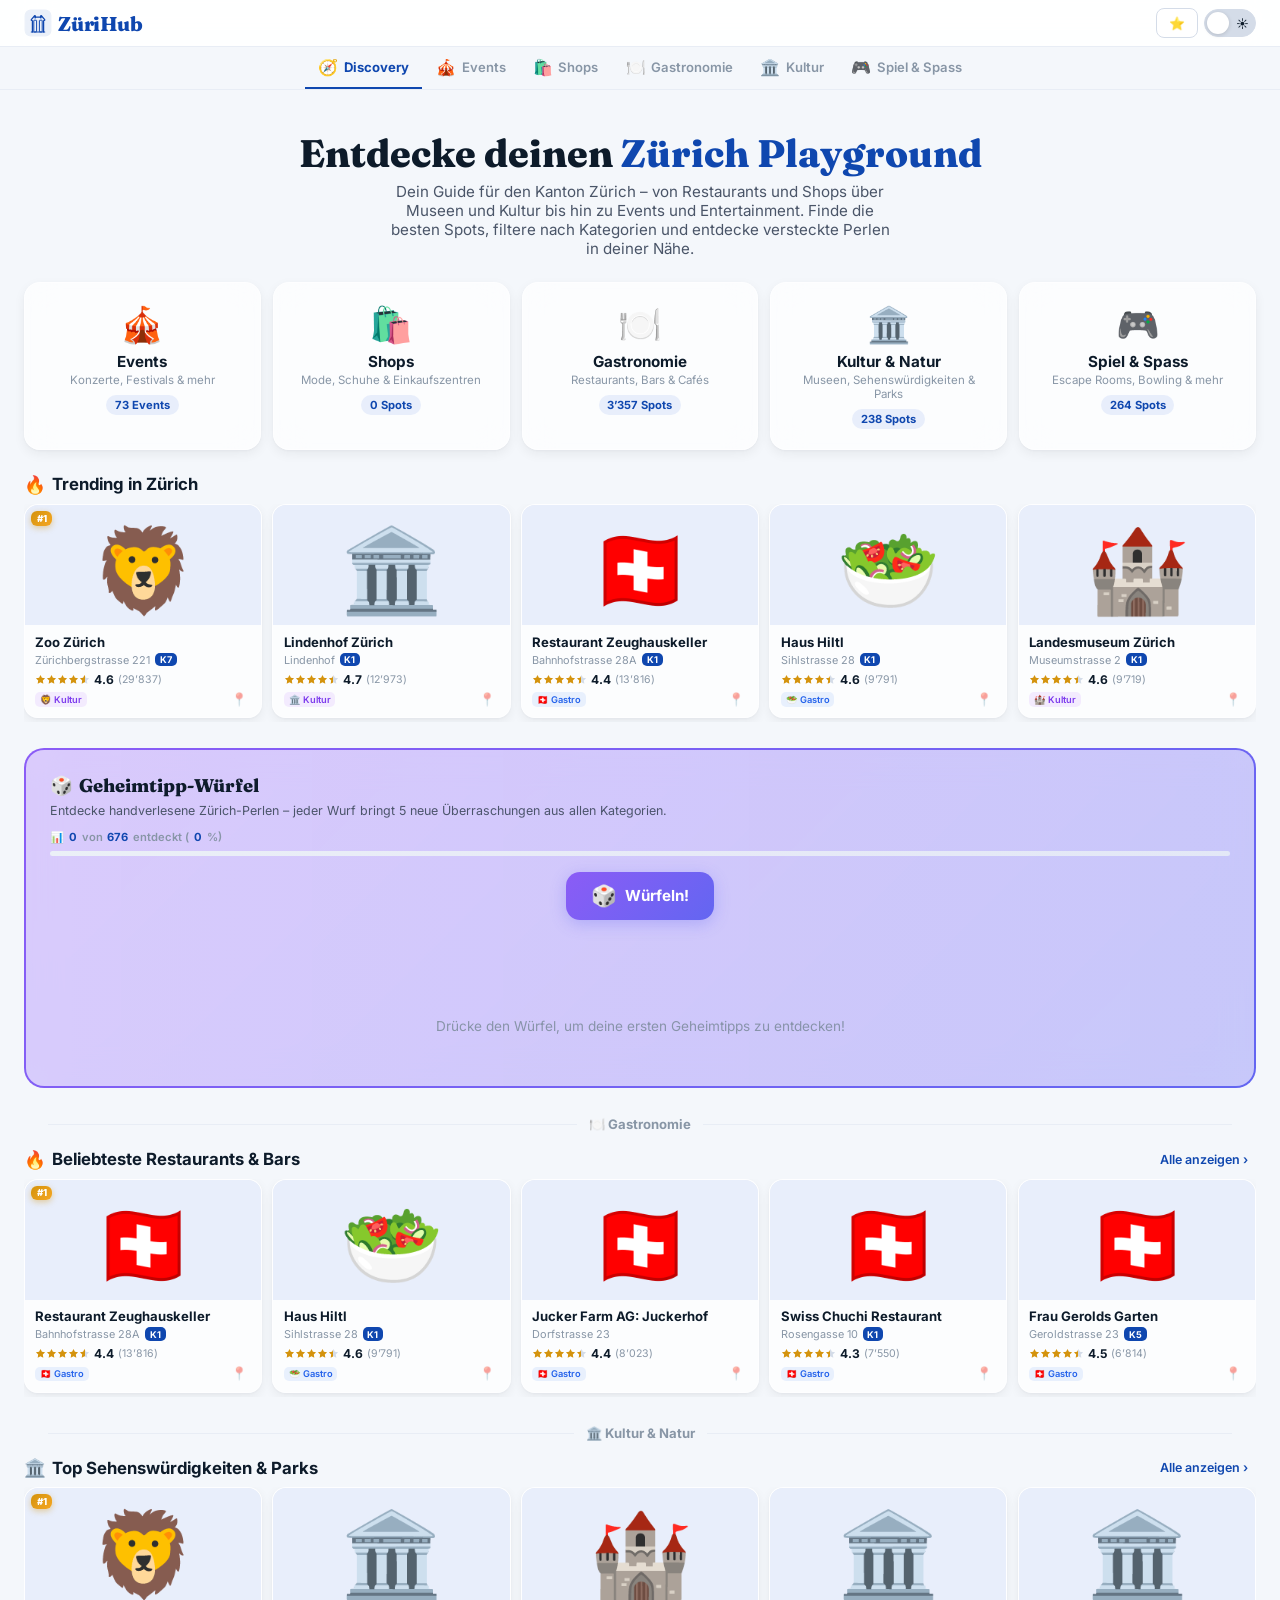
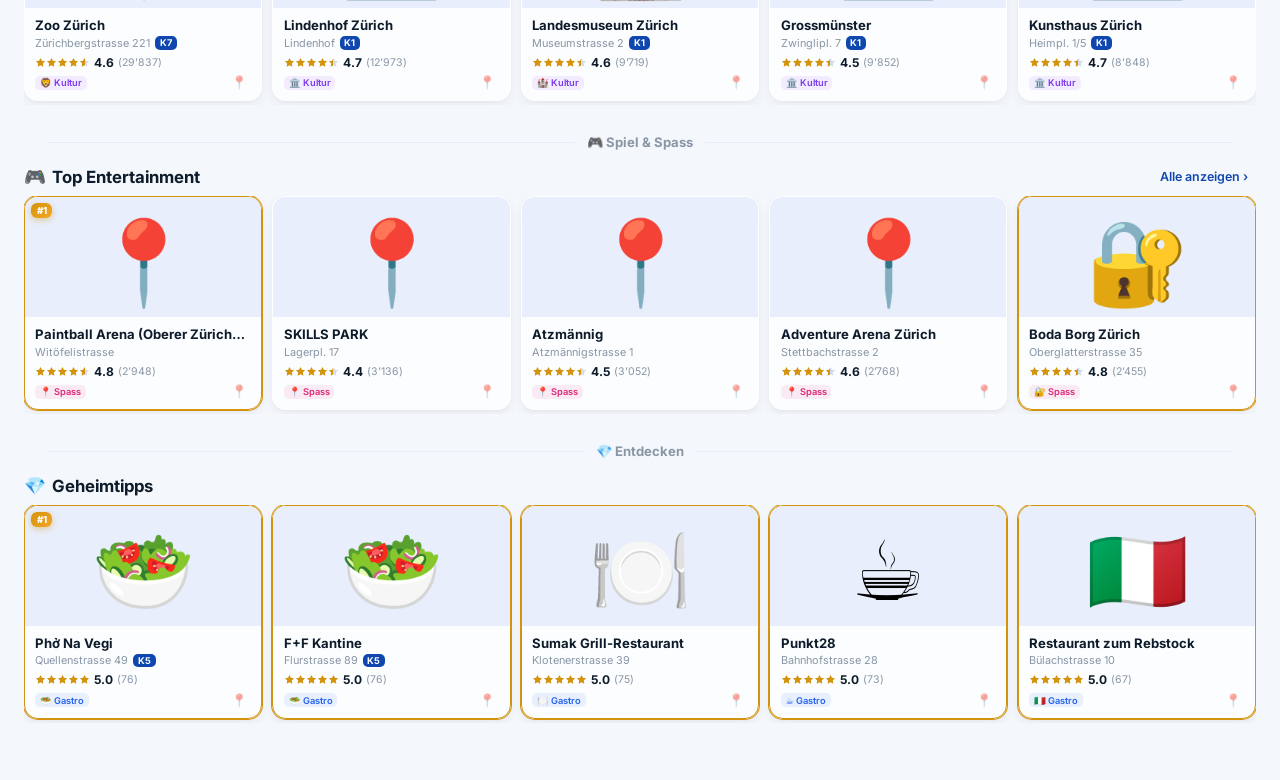
==== commit 6b79c2ba: "feat: upgrade Geheimtipp-Würfel with premium design and advanced mechanics Replace the basic "Bestbe" ====
--- a/index.html
+++ b/index.html
@@ -52,6 +52,63 @@
 @media(max-width:1023px){.spot-card{flex:0 0 calc((100% - 1.3rem)/3);min-width:calc((100% - 1.3rem)/3)}.spot-card-img{height:100px}}
 @media(max-width:767px){.spot-card{flex:0 0 calc((100% - .65rem)/2);min-width:calc((100% - .65rem)/2)}.spot-card-img{height:90px}.feed{padding:0 .75rem 1.5rem}.hero{padding:1.5rem .75rem 1rem}.section-divider{padding:0 .75rem}}
 @media(max-width:640px){.header-inner{gap:.35rem}.nav-tab{font-size:.72rem;padding:.45rem .4rem;gap:.2rem}.nav-tab .nav-label{display:none}.hero-title{font-size:1.3rem}.hero-sub{font-size:.82rem}.theme-toggle{width:48px;height:28px}}
+
+/* ── Dice Geheimtipp ── */
+@keyframes diceGradientShift{0%{background-position:0% 50%}50%{background-position:100% 50%}100%{background-position:0% 50%}}
+@keyframes dicePulseRing{0%{box-shadow:0 0 0 0 rgba(139,92,246,.45)}70%{box-shadow:0 0 0 14px rgba(139,92,246,0)}100%{box-shadow:0 0 0 0 rgba(139,92,246,0)}}
+@keyframes diceRoll{0%{transform:rotate(0deg) scale(1)}20%{transform:rotate(90deg) scale(.85)}50%{transform:rotate(200deg) scale(1.1)}75%{transform:rotate(310deg) scale(.95)}100%{transform:rotate(360deg) scale(1)}}
+@keyframes diceShimmerReveal{0%{opacity:0;background-position:-200% 0}60%{opacity:1}100%{opacity:1;background-position:200% 0}}
+@keyframes diceFlyOut{0%{opacity:1;transform:translateY(0) rotate(var(--dice-rot,0deg))}100%{opacity:0;transform:translateY(-80px) rotate(calc(var(--dice-rot,0deg) + 8deg)) scale(.85)}}
+@keyframes diceDropIn{0%{opacity:0;transform:translateY(60px) rotate(0deg) scale(.9)}60%{opacity:1;transform:translateY(-6px) rotate(var(--dice-rot,0deg)) scale(1.02)}100%{opacity:1;transform:translateY(0) rotate(var(--dice-rot,0deg)) scale(1)}}
+@keyframes diceCelebrate{0%{transform:scale(1)}50%{transform:scale(1.08)}100%{transform:scale(1)}}
+@keyframes diceContainerShimmer{0%{background-position:0% 0}100%{background-position:200% 0}}
+@keyframes diceBtnSuccess{0%{transform:scale(1)}40%{transform:scale(1.12)}100%{transform:scale(1)}}
+
+.dice-wrap{position:relative;margin:1.5rem 0 1.2rem;padding:2px;border-radius:20px;background:linear-gradient(135deg,#8b5cf6,#6366f1,#06b6d4,#8b5cf6);background-size:300% 300%;animation:diceGradientShift 6s ease infinite}
+.dice-inner{background:var(--glass-bg);backdrop-filter:var(--glass-blur);-webkit-backdrop-filter:var(--glass-blur);border-radius:18px;padding:1.5rem 1.5rem 1.25rem;position:relative;overflow:hidden}
+.dice-inner::before{content:'';position:absolute;inset:0;background:linear-gradient(90deg,transparent 0%,rgba(139,92,246,.04) 25%,rgba(99,102,241,.06) 50%,rgba(6,182,212,.04) 75%,transparent 100%);background-size:200% 100%;animation:diceContainerShimmer 8s linear infinite;pointer-events:none}
+html.dark .dice-inner::before{background:linear-gradient(90deg,transparent 0%,rgba(139,92,246,.08) 25%,rgba(99,102,241,.1) 50%,rgba(6,182,212,.08) 75%,transparent 100%);background-size:200% 100%}
+.dice-header{display:flex;align-items:center;justify-content:space-between;margin-bottom:.4rem;gap:.5rem;flex-wrap:wrap}
+.dice-title{font-family:var(--font-display);font-size:1.15rem;font-weight:800;color:var(--text);display:flex;align-items:center;gap:.4rem;margin:0}
+.dice-sub{font-size:.78rem;color:var(--text2);margin-bottom:.75rem}
+.dice-progress{width:100%;height:5px;background:var(--surface2);border-radius:3px;overflow:hidden;margin-bottom:1rem}
+.dice-progress-fill{height:100%;border-radius:3px;background:linear-gradient(90deg,#8b5cf6,#6366f1,#06b6d4);transition:width .5s var(--ease);width:0%}
+.dice-progress-label{font-size:.7rem;font-weight:600;color:var(--text3);margin-bottom:.4rem;display:flex;align-items:center;gap:.3rem}
+.dice-progress-label span{color:var(--primary);font-weight:700}
+.dice-center{display:flex;align-items:center;justify-content:center;margin-bottom:1rem;gap:.75rem;flex-wrap:wrap}
+.dice-btn{position:relative;display:inline-flex;align-items:center;gap:.45rem;padding:.7rem 1.6rem;border-radius:14px;font-size:.95rem;font-weight:700;color:#fff;background:linear-gradient(135deg,#8b5cf6,#6366f1);border:none;cursor:pointer;transition:transform .2s var(--ease),box-shadow .2s var(--ease);box-shadow:0 4px 16px rgba(99,102,241,.3);touch-action:manipulation;min-width:48px;min-height:48px;z-position:1}
+@media(hover:hover){.dice-btn:hover{transform:translateY(-2px) scale(1.03);box-shadow:0 6px 24px rgba(99,102,241,.45)}.dice-btn:hover .dice-btn-icon{transform:rotate(15deg)}}
+.dice-btn:active{transform:scale(.96)}
+.dice-btn.rolling .dice-btn-icon{animation:diceRoll .7s var(--ease-spring)}
+.dice-btn.success{background:linear-gradient(135deg,#10b981,#059669);animation:diceBtnSuccess .4s var(--ease)}
+.dice-btn.pulse{animation:dicePulseRing 2s ease infinite}
+.dice-btn-icon{font-size:1.3rem;transition:transform .2s var(--ease);display:inline-block;will-change:transform}
+.dice-btn-text{white-space:nowrap}
+.dice-cards-wrap{position:relative;overflow:hidden;border-radius:14px}
+.dice-scroll{display:flex;gap:.65rem;overflow-x:auto;scroll-snap-type:x mandatory;scrollbar-width:none;-webkit-overflow-scrolling:touch;padding-bottom:.25rem;min-height:50px}
+.dice-scroll::-webkit-scrollbar{display:none}
+.dice-card-slot{flex:0 0 calc((100% - 2.6rem)/5);min-width:calc((100% - 2.6rem)/5);scroll-snap-align:start;position:relative;will-change:transform,opacity}
+.dice-card-slot.fly-out{animation:diceFlyOut .35s var(--ease) forwards}
+.dice-card-slot.drop-in{animation:diceDropIn .5s var(--ease-spring) forwards}
+.dice-tier-label{position:absolute;top:6px;right:6px;z-index:3;font-size:.6rem;font-weight:700;padding:.15rem .4rem;border-radius:8px;white-space:nowrap;backdrop-filter:blur(8px);-webkit-backdrop-filter:blur(8px)}
+.tier-ultra{background:rgba(139,92,246,.15);color:#8b5cf6;border:1px solid rgba(139,92,246,.25)}
+.tier-hidden{background:rgba(6,182,212,.15);color:#0891b2;border:1px solid rgba(6,182,212,.25)}
+.tier-champion{background:rgba(245,158,11,.15);color:#d97706;border:1px solid rgba(245,158,11,.25)}
+html.dark .tier-ultra{background:rgba(139,92,246,.25);color:#a78bfa}
+html.dark .tier-hidden{background:rgba(6,182,212,.25);color:#22d3ee}
+html.dark .tier-champion{background:rgba(245,158,11,.25);color:#fbbf24}
+.dice-empty{text-align:center;padding:2rem 1rem;color:var(--text3);font-size:.85rem}
+.dice-scroll-dots{display:none;justify-content:center;gap:5px;margin-top:.5rem}
+.dice-scroll-dot{width:6px;height:6px;border-radius:50%;background:var(--border);transition:background .2s}
+.dice-scroll-dot.active{background:var(--primary)}
+.dice-fade-edge{display:none;position:absolute;top:0;bottom:0;width:24px;pointer-events:none;z-index:5}
+.dice-fade-edge.right{right:0;background:linear-gradient(to right,transparent,var(--bg))}
+.dice-celebrate{animation:diceCelebrate .4s var(--ease)}
+
+@media(max-width:1023px){.dice-card-slot{flex:0 0 calc((100% - 1.3rem)/3);min-width:calc((100% - 1.3rem)/3)}.dice-scroll-dots{display:flex}.dice-fade-edge{display:block}}
+@media(max-width:767px){.dice-card-slot{flex:0 0 calc((100% - .65rem)/2);min-width:calc((100% - .65rem)/2)}.dice-inner{padding:1.25rem 1rem 1rem}.dice-title{font-size:1.05rem}}
+@media(max-width:399px){.dice-card-slot{flex:0 0 72%;min-width:72%}}
+@media(prefers-reduced-motion:reduce){.dice-wrap{animation:none}.dice-inner::before{animation:none}.dice-btn.pulse{animation:none}.dice-btn.rolling .dice-btn-icon{animation:none}.dice-card-slot.fly-out{animation:none;opacity:0}.dice-card-slot.drop-in{animation:none;opacity:1}}
 </style>
 </head>
 <body>
@@ -121,11 +178,27 @@
 
   // Discovery sections
   var sorted=ALL.slice().sort(function(a,b){return(b.rv*b.r)-(a.rv*a.r)});
-  var topRated=ALL.filter(function(p){return p.r>=4.7&&p.rv>=50}).sort(function(a,b){return b.r-a.r});
   var html='';
 
   html+=buildRow('🔥','Trending in Zürich',sorted.slice(0,10));
-  html+=buildRow('⭐','Bestbewertet',topRated.slice(0,10));
+
+  // ── 🎲 Geheimtipp-Würfel ──
+  var diceQualified=ALL.filter(function(p){return p.r>=4.8&&p.rv>=42});
+  var diceSeen=getDiceSeen();
+  var diceTotal=diceQualified.length;
+  var diceSeenCount=diceSeen.filter(function(id){return diceQualified.some(function(p){return p.id===id})}).length;
+  var dicePct=diceTotal>0?Math.round(diceSeenCount/diceTotal*100):0;
+  var neverRolled=diceSeenCount===0;
+  html+='<div class="dice-wrap"><div class="dice-inner">';
+  html+='<div class="dice-header"><h2 class="dice-title"><span>🎲</span> Geheimtipp-Würfel</h2></div>';
+  html+='<div class="dice-sub">Entdecke handverlesene Zürich-Perlen – jeder Wurf bringt 5 neue Überraschungen aus allen Kategorien.</div>';
+  html+='<div class="dice-progress-label">📊 <span id="diceSeenN">'+diceSeenCount+'</span> von <span>'+diceTotal+'</span> entdeckt (<span id="dicePct">'+dicePct+'</span>%)</div>';
+  html+='<div class="dice-progress"><div class="dice-progress-fill" id="diceBar" style="width:'+dicePct+'%"></div></div>';
+  html+='<div class="dice-center"><button class="dice-btn'+(neverRolled?' pulse':'')+'" id="diceBtn" onclick="handleDiceRoll()"><span class="dice-btn-icon">🎲</span><span class="dice-btn-text">Würfeln!</span></button></div>';
+  html+='<div class="dice-cards-wrap"><div class="dice-scroll" id="diceScroll"></div><div class="dice-fade-edge right"></div></div>';
+  html+='<div class="dice-scroll-dots" id="diceDots"></div>';
+  html+='<div class="dice-empty" id="diceEmpty" style="display:none">Drücke den Würfel, um deine ersten Geheimtipps zu entdecken!</div>';
+  html+='</div></div>';
 
   // Gastro section
   html+='<div class="section-divider"><span>🍽️ Gastronomie</span></div>';
@@ -167,6 +240,10 @@
 
   document.getElementById('sections').innerHTML=html;
   initRowArrows();
+  // Init dice empty state
+  var diceScroll=document.getElementById('diceScroll');
+  var diceEmpty=document.getElementById('diceEmpty');
+  if(diceScroll&&diceScroll.children.length===0&&diceEmpty)diceEmpty.style.display='block';
 }
 
 function buildRow(icon,title,items,link){
@@ -210,6 +287,208 @@
 function closeModal(){document.getElementById('modal').classList.remove('on');document.body.style.overflow='';currentModalId=null}
 
 function initRowArrows(){document.querySelectorAll('.disco-section').forEach(function(sec){var scroll=sec.querySelector('.disco-scroll');if(!scroll)return;sec.querySelectorAll('.row-arrow').forEach(function(a){a.remove()});var left=document.createElement('button');left.className='row-arrow left';left.innerHTML='‹';var right=document.createElement('button');right.className='row-arrow right';right.innerHTML='›';sec.appendChild(left);sec.appendChild(right);function update(){left.classList.toggle('show',scroll.scrollLeft>10);right.classList.toggle('show',scroll.scrollLeft<scroll.scrollWidth-scroll.clientWidth-10)}function scrollN(dir){var card=scroll.querySelector('.spot-card');if(!card)return;var n=scroll.offsetWidth>=1024?5:3;var gap=parseFloat(getComputedStyle(scroll).gap)||10;scroll.scrollBy({left:dir*(card.offsetWidth+gap)*n,behavior:'smooth'})}left.onclick=function(e){e.stopPropagation();scrollN(-1)};right.onclick=function(e){e.stopPropagation();scrollN(1)};scroll.addEventListener('scroll',update,{passive:true});setTimeout(update,100)})}
+
+// ── 🎲 Geheimtipp-Würfel Logic ──
+function getDiceSeen(){try{return JSON.parse(localStorage.getItem('zh-dice-seen'))||[]}catch(e){return[]}}
+function setDiceSeen(arr){localStorage.setItem('zh-dice-seen',JSON.stringify(arr))}
+function shuffleArr(a){var b=a.slice();for(var i=b.length-1;i>0;i--){var j=Math.floor(Math.random()*(i+1));var t=b[i];b[i]=b[j];b[j]=t}return b}
+
+function pickDiceSpots(){
+  var qualified=ALL.filter(function(p){return p.r>=4.8&&p.rv>=42});
+  var seen=getDiceSeen();
+  // Check if near-empty pool
+  var available=qualified.filter(function(p){return seen.indexOf(p.id)<0});
+  if(available.length<10){
+    // Reset with celebration
+    seen=[];setDiceSeen([]);available=qualified.slice();
+    showDiceCelebration();
+  }
+  var pool=available;
+  var cats=['gastro','attr','museum','shop','fun'];
+  // Tier definitions: slot1=ultra(42-80rv), slot2-3=hidden(80-250rv), slot4-5=champion(250+rv)
+  var tiers=[
+    {min:42,max:80,label:'🔮 Ultra-Geheimtipp',cls:'tier-ultra',count:1},
+    {min:80,max:250,label:'💎 Hidden Gem',cls:'tier-hidden',count:2},
+    {min:250,max:Infinity,label:'🏆 Überraschungs-Champion',cls:'tier-champion',count:2}
+  ];
+  var result=[];
+  var usedCats=[];
+  var usedIds=[];
+
+  tiers.forEach(function(tier){
+    for(var c=0;c<tier.count;c++){
+      var tierPool=pool.filter(function(p){
+        return p.rv>=tier.min&&p.rv<tier.max&&usedIds.indexOf(p.id)<0;
+      });
+      // Try category roulette: pick from unused category
+      var availCats=cats.filter(function(cat){return usedCats.indexOf(cat)<0});
+      var picked=null;
+      var shuffledCats=shuffleArr(availCats);
+      for(var i=0;i<shuffledCats.length;i++){
+        var catPool=tierPool.filter(function(p){return p.source===shuffledCats[i]});
+        if(catPool.length>0){
+          picked=catPool[Math.floor(Math.random()*catPool.length)];
+          usedCats.push(shuffledCats[i]);
+          break;
+        }
+      }
+      // Fallback: any category in tier
+      if(!picked&&tierPool.length>0){
+        var shuffled=shuffleArr(tierPool);
+        picked=shuffled[0];
+        if(usedCats.indexOf(picked.source)<0)usedCats.push(picked.source);
+      }
+      // Fallback: any category any tier
+      if(!picked){
+        var anyPool=pool.filter(function(p){return usedIds.indexOf(p.id)<0});
+        var anyCats=cats.filter(function(cat){return usedCats.indexOf(cat)<0});
+        var shuffledAny=shuffleArr(anyCats);
+        for(var j=0;j<shuffledAny.length;j++){
+          var cp=anyPool.filter(function(p){return p.source===shuffledAny[j]});
+          if(cp.length>0){picked=cp[Math.floor(Math.random()*cp.length)];usedCats.push(shuffledAny[j]);break}
+        }
+        if(!picked&&anyPool.length>0){picked=anyPool[Math.floor(Math.random()*anyPool.length)]}
+      }
+      if(picked){
+        result.push({spot:picked,tier:tier});
+        usedIds.push(picked.id);
+      }
+    }
+  });
+  return result;
+}
+
+function showDiceCelebration(){
+  var btn=document.getElementById('diceBtn');
+  if(!btn)return;
+  var origText=btn.querySelector('.dice-btn-text');
+  if(origText)origText.textContent='🎉 Alle entdeckt! Neustart…';
+  setTimeout(function(){if(origText)origText.textContent='Würfeln!'},2200);
+}
+
+function buildDiceCard(entry,idx){
+  var p=entry.spot,tier=entry.tier;
+  var rotations=[-1.2,0.8,-0.6,1.4,-0.9];
+  var rot=rotations[idx%rotations.length];
+  var srcCls=p.source==='gastro'?'src-gastro':p.source==='attr'?'src-attr':p.source==='museum'?'src-museum':p.source==='shop'?'src-shop':'src-fun';
+  var srcLabel=p.source==='gastro'?'Gastro':p.source==='attr'?'Kultur':p.source==='museum'?'Museum':p.source==='shop'?'Shop':'Spass';
+  var cls='spot-card'+(p.r>=4.8?' top-rated':'');
+  var h='<div class="dice-card-slot drop-in" style="--dice-rot:'+rot+'deg;animation-delay:'+(idx*80)+'ms">';
+  h+='<div class="dice-tier-label '+tier.cls+'">'+tier.label+'</div>';
+  h+='<div class="'+cls+'" onclick="openModal(\''+p.id+'\',\''+p.source+'\')">';
+  h+='<img class="spot-card-img" src="'+getPhoto(p)+'" alt="" loading="lazy">';
+  h+='<div class="spot-card-body">';
+  h+='<div class="spot-card-name">'+esc(p.name)+'</div>';
+  h+='<div class="spot-card-addr">'+esc(p.addr?p.addr.split(',')[0]:'')+' '+kreisTag(p.addr)+'</div>';
+  h+='<div class="spot-card-rating"><div class="stars">'+stars(p.r,11)+'</div><span class="spot-card-score">'+p.r.toFixed(1)+'</span><span class="spot-card-reviews">('+fmt(p.rv)+')</span></div>';
+  h+='<div class="spot-card-foot"><span class="spot-card-tag '+srcCls+'">'+getEmoji(p)+' '+srcLabel+'</span><a href="'+getMapsUrl(p)+'" target="_blank" rel="noopener" class="spot-card-maps" onclick="event.stopPropagation()">📍</a></div>';
+  h+='</div></div></div>';
+  return h;
+}
+
+function updateDiceProgress(){
+  var qualified=ALL.filter(function(p){return p.r>=4.8&&p.rv>=42});
+  var seen=getDiceSeen();
+  var count=seen.filter(function(id){return qualified.some(function(p){return p.id===id})}).length;
+  var total=qualified.length;
+  var pct=total>0?Math.round(count/total*100):0;
+  var bar=document.getElementById('diceBar');
+  var nEl=document.getElementById('diceSeenN');
+  var pEl=document.getElementById('dicePct');
+  if(bar)bar.style.width=pct+'%';
+  if(nEl)nEl.textContent=count;
+  if(pEl)pEl.textContent=pct;
+  // Milestone celebration
+  if(pct===25||pct===50||pct===75||pct===100){
+    var wrap=document.querySelector('.dice-wrap');
+    if(wrap){wrap.classList.add('dice-celebrate');setTimeout(function(){wrap.classList.remove('dice-celebrate')},500)}
+  }
+}
+
+function updateDiceDots(){
+  var scroll=document.getElementById('diceScroll');
+  var dots=document.getElementById('diceDots');
+  if(!scroll||!dots)return;
+  var cards=scroll.querySelectorAll('.dice-card-slot');
+  if(cards.length===0){dots.innerHTML='';return}
+  var h='';for(var i=0;i<cards.length;i++){h+='<span class="dice-scroll-dot'+(i===0?' active':'')+'"></span>'}
+  dots.innerHTML=h;
+  scroll.addEventListener('scroll',function(){
+    var sl=scroll.scrollLeft;
+    var cw=cards[0].offsetWidth+parseFloat(getComputedStyle(scroll).gap||10);
+    var active=Math.round(sl/cw);
+    var allDots=dots.querySelectorAll('.dice-scroll-dot');
+    allDots.forEach(function(d,i){d.classList.toggle('active',i===active)});
+  },{passive:true});
+}
+
+var diceRolling=false;
+function handleDiceRoll(){
+  if(diceRolling)return;
+  diceRolling=true;
+  var btn=document.getElementById('diceBtn');
+  var scroll=document.getElementById('diceScroll');
+  var empty=document.getElementById('diceEmpty');
+  if(!btn||!scroll)return;
+
+  // Remove pulse onboarding cue
+  btn.classList.remove('pulse');
+  // Roll animation on button
+  btn.classList.add('rolling');
+  btn.querySelector('.dice-btn-text').textContent='Würfle…';
+
+  // Fly out existing cards
+  var existing=scroll.querySelectorAll('.dice-card-slot');
+  if(existing.length>0){
+    existing.forEach(function(card,i){
+      card.style.animationDelay=(i*50)+'ms';
+      card.classList.remove('drop-in');
+      card.classList.add('fly-out');
+    });
+  }
+
+  var flyOutTime=existing.length>0?400:50;
+
+  setTimeout(function(){
+    // Pick new spots
+    var picks=pickDiceSpots();
+    if(picks.length===0){
+      scroll.innerHTML='';
+      if(empty)empty.style.display='block';
+      btn.classList.remove('rolling');
+      btn.querySelector('.dice-btn-text').textContent='Würfeln!';
+      diceRolling=false;
+      return;
+    }
+    if(empty)empty.style.display='none';
+
+    // Save seen IDs
+    var seen=getDiceSeen();
+    picks.forEach(function(entry){
+      if(seen.indexOf(entry.spot.id)<0)seen.push(entry.spot.id);
+    });
+    setDiceSeen(seen);
+
+    // Build new cards HTML
+    var h='';
+    picks.forEach(function(entry,i){h+=buildDiceCard(entry,i)});
+    scroll.innerHTML=h;
+    scroll.scrollLeft=0;
+
+    // Button success state
+    btn.classList.remove('rolling');
+    btn.classList.add('success');
+    btn.querySelector('.dice-btn-text').textContent='Entdeckt!';
+    setTimeout(function(){
+      btn.classList.remove('success');
+      btn.querySelector('.dice-btn-text').textContent='Nochmal würfeln!';
+      diceRolling=false;
+    },900);
+
+    updateDiceProgress();
+    updateDiceDots();
+  },flyOutTime);
+}
 
 async function init(){
   var bar=document.getElementById('pbar'),msg=document.getElementById('splashMsg');
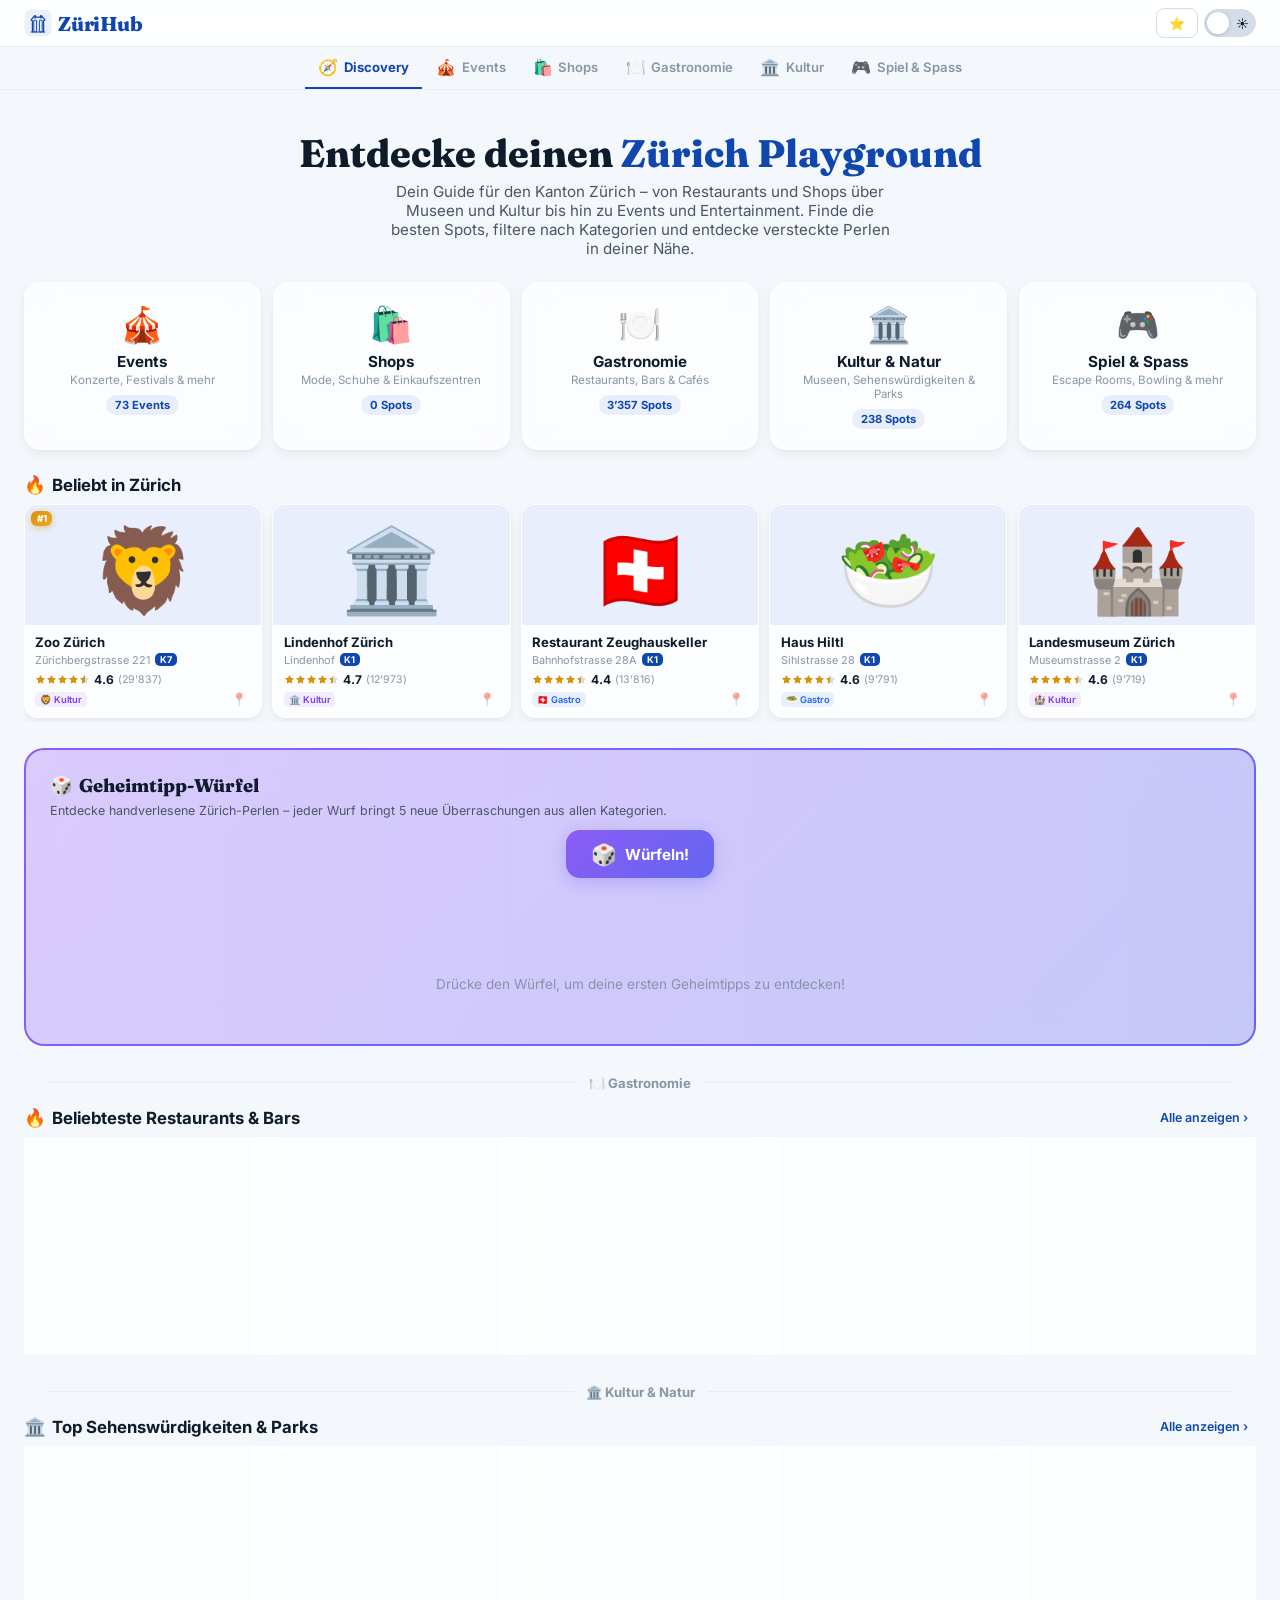
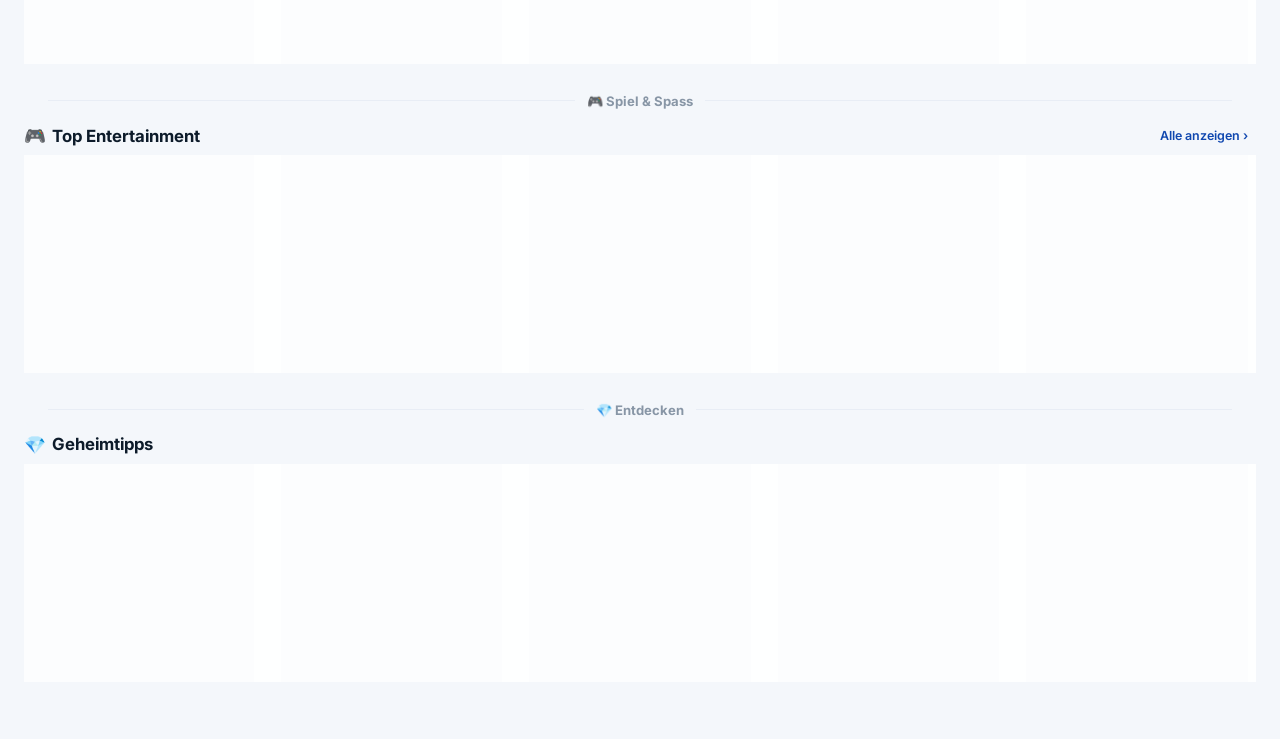
==== commit 2396cddf: "fix: rename trending row, hide progress bar, show category tags on dice cards - Rename "Trending in " ====
--- a/index.html
+++ b/index.html
@@ -71,10 +71,6 @@
 .dice-header{display:flex;align-items:center;justify-content:space-between;margin-bottom:.4rem;gap:.5rem;flex-wrap:wrap}
 .dice-title{font-family:var(--font-display);font-size:1.15rem;font-weight:800;color:var(--text);display:flex;align-items:center;gap:.4rem;margin:0}
 .dice-sub{font-size:.78rem;color:var(--text2);margin-bottom:.75rem}
-.dice-progress{width:100%;height:5px;background:var(--surface2);border-radius:3px;overflow:hidden;margin-bottom:1rem}
-.dice-progress-fill{height:100%;border-radius:3px;background:linear-gradient(90deg,#8b5cf6,#6366f1,#06b6d4);transition:width .5s var(--ease);width:0%}
-.dice-progress-label{font-size:.7rem;font-weight:600;color:var(--text3);margin-bottom:.4rem;display:flex;align-items:center;gap:.3rem}
-.dice-progress-label span{color:var(--primary);font-weight:700}
 .dice-center{display:flex;align-items:center;justify-content:center;margin-bottom:1rem;gap:.75rem;flex-wrap:wrap}
 .dice-btn{position:relative;display:inline-flex;align-items:center;gap:.45rem;padding:.7rem 1.6rem;border-radius:14px;font-size:.95rem;font-weight:700;color:#fff;background:linear-gradient(135deg,#8b5cf6,#6366f1);border:none;cursor:pointer;transition:transform .2s var(--ease),box-shadow .2s var(--ease);box-shadow:0 4px 16px rgba(99,102,241,.3);touch-action:manipulation;min-width:48px;min-height:48px;z-position:1}
 @media(hover:hover){.dice-btn:hover{transform:translateY(-2px) scale(1.03);box-shadow:0 6px 24px rgba(99,102,241,.45)}.dice-btn:hover .dice-btn-icon{transform:rotate(15deg)}}
@@ -91,12 +87,16 @@
 .dice-card-slot.fly-out{animation:diceFlyOut .35s var(--ease) forwards}
 .dice-card-slot.drop-in{animation:diceDropIn .5s var(--ease-spring) forwards}
 .dice-tier-label{position:absolute;top:6px;right:6px;z-index:3;font-size:.6rem;font-weight:700;padding:.15rem .4rem;border-radius:8px;white-space:nowrap;backdrop-filter:blur(8px);-webkit-backdrop-filter:blur(8px)}
-.tier-ultra{background:rgba(139,92,246,.15);color:#8b5cf6;border:1px solid rgba(139,92,246,.25)}
-.tier-hidden{background:rgba(6,182,212,.15);color:#0891b2;border:1px solid rgba(6,182,212,.25)}
-.tier-champion{background:rgba(245,158,11,.15);color:#d97706;border:1px solid rgba(245,158,11,.25)}
-html.dark .tier-ultra{background:rgba(139,92,246,.25);color:#a78bfa}
-html.dark .tier-hidden{background:rgba(6,182,212,.25);color:#22d3ee}
-html.dark .tier-champion{background:rgba(245,158,11,.25);color:#fbbf24}
+.dice-tier-label.src-gastro{background:rgba(59,130,246,.12);color:#2563eb;border:1px solid rgba(59,130,246,.2)}
+.dice-tier-label.src-attr{background:rgba(168,85,247,.12);color:#7c3aed;border:1px solid rgba(168,85,247,.2)}
+.dice-tier-label.src-fun{background:rgba(236,72,153,.12);color:#db2777;border:1px solid rgba(236,72,153,.2)}
+.dice-tier-label.src-shop{background:rgba(34,197,94,.12);color:#16a34a;border:1px solid rgba(34,197,94,.2)}
+.dice-tier-label.src-museum{background:rgba(245,158,11,.12);color:#d97706;border:1px solid rgba(245,158,11,.2)}
+html.dark .dice-tier-label.src-gastro{background:rgba(59,130,246,.22);color:#60a5fa}
+html.dark .dice-tier-label.src-attr{background:rgba(168,85,247,.22);color:#a78bfa}
+html.dark .dice-tier-label.src-fun{background:rgba(236,72,153,.22);color:#f472b6}
+html.dark .dice-tier-label.src-shop{background:rgba(34,197,94,.22);color:#4ade80}
+html.dark .dice-tier-label.src-museum{background:rgba(245,158,11,.22);color:#fbbf24}
 .dice-empty{text-align:center;padding:2rem 1rem;color:var(--text3);font-size:.85rem}
 .dice-scroll-dots{display:none;justify-content:center;gap:5px;margin-top:.5rem}
 .dice-scroll-dot{width:6px;height:6px;border-radius:50%;background:var(--border);transition:background .2s}
@@ -164,6 +164,7 @@
 function stars(r,sz){sz=sz||12;var h='',fu=Math.floor(r),ha=r-fu>=.25;for(var i=0;i<5;i++){if(i<fu)h+='<svg width="'+sz+'" height="'+sz+'" viewBox="0 0 24 24" fill="currentColor"><path d="M12 2l3.09 6.26L22 9.27l-5 4.87 1.18 6.88L12 17.77l-6.18 3.25L7 14.14 2 9.27l6.91-1.01L12 2z"/></svg>';else if(i===fu&&ha)h+='<svg width="'+sz+'" height="'+sz+'" viewBox="0 0 24 24"><defs><linearGradient id="hg'+sz+'"><stop offset="50%" stop-color="currentColor"/><stop offset="50%" stop-color="#D4DCE8"/></linearGradient></defs><path fill="url(#hg'+sz+')" d="M12 2l3.09 6.26L22 9.27l-5 4.87 1.18 6.88L12 17.77l-6.18 3.25L7 14.14 2 9.27l6.91-1.01L12 2z"/></svg>';else h+='<svg class="e" width="'+sz+'" height="'+sz+'" viewBox="0 0 24 24" fill="currentColor"><path d="M12 2l3.09 6.26L22 9.27l-5 4.87 1.18 6.88L12 17.77l-6.18 3.25L7 14.14 2 9.27l6.91-1.01L12 2z"/></svg>'}return h}
 var SHOP_SUBCAT_I={'Mode & Fashion':'👗','Sportbekleidung':'🏃','Schuhe':'👟','Second-Hand & Vintage':'♻️','Einkaufszentren':'🏬','Spezialgeschäfte':'🎁'};
 function getEmoji(p){if(p.source==='gastro'){var icon=TRADE_I[p.trade]||'🍽️';if(p.cuisines&&p.cuisines.length>0&&CMAP[p.cuisines[0]])icon=CMAP[p.cuisines[0]].i;return icon}if(p.source==='shop')return SHOP_SUBCAT_I[p.subcat]||'🛍️';if(p.source==='museum')return KEYWORD_MAP[p.keyword]||'🖼️';return KEYWORD_MAP[p.keyword]||'📍'}
+function getSpotTag(p){if(p.source==='gastro'){if(p.cuisines&&p.cuisines.length>0&&CMAP[p.cuisines[0]])return CMAP[p.cuisines[0]].l;return p.trade||'Restaurant'}if(p.source==='shop')return p.subcat||'Shop';if(p.source==='museum')return p.keyword||'Museum';return p.keyword||'Sehenswürdigkeit'}
 function getPhoto(p){return"data:image/svg+xml,%3Csvg xmlns='http://www.w3.org/2000/svg' width='80' height='80' viewBox='0 0 80 80'%3E%3Crect width='80' height='80' fill='%23E8EEFB' rx='12'/%3E%3Ctext x='40' y='44' text-anchor='middle' dominant-baseline='middle' font-family='system-ui,sans-serif' font-size='28'%3E"+encodeURIComponent(getEmoji(p))+"%3C/text%3E%3C/svg%3E"}
 function getMapsUrl(p){if(p.gmaps)return p.gmaps.replace(/^https?:\/\/maps\.google\.com/,'https://www.google.com/maps').replace(/[&?]g_mp=[^&]*/g,'');if(p.id&&p.id.startsWith('ChI'))return'https://www.google.com/maps/place/?q=place_id:'+p.id;if(p.lat&&p.lng)return'https://www.google.com/maps/search/?api=1&query='+p.lat+','+p.lng;return'https://www.google.com/maps/search/?api=1&query='+encodeURIComponent((p.name||'')+' '+(p.addr||''))}
 
@@ -180,20 +181,13 @@
   var sorted=ALL.slice().sort(function(a,b){return(b.rv*b.r)-(a.rv*a.r)});
   var html='';
 
-  html+=buildRow('🔥','Trending in Zürich',sorted.slice(0,10));
+  html+=buildRow('🔥','Beliebt in Zürich',sorted.slice(0,10));
 
   // ── 🎲 Geheimtipp-Würfel ──
-  var diceQualified=ALL.filter(function(p){return p.r>=4.8&&p.rv>=42});
-  var diceSeen=getDiceSeen();
-  var diceTotal=diceQualified.length;
-  var diceSeenCount=diceSeen.filter(function(id){return diceQualified.some(function(p){return p.id===id})}).length;
-  var dicePct=diceTotal>0?Math.round(diceSeenCount/diceTotal*100):0;
-  var neverRolled=diceSeenCount===0;
+  var neverRolled=getDiceSeen().length===0;
   html+='<div class="dice-wrap"><div class="dice-inner">';
   html+='<div class="dice-header"><h2 class="dice-title"><span>🎲</span> Geheimtipp-Würfel</h2></div>';
   html+='<div class="dice-sub">Entdecke handverlesene Zürich-Perlen – jeder Wurf bringt 5 neue Überraschungen aus allen Kategorien.</div>';
-  html+='<div class="dice-progress-label">📊 <span id="diceSeenN">'+diceSeenCount+'</span> von <span>'+diceTotal+'</span> entdeckt (<span id="dicePct">'+dicePct+'</span>%)</div>';
-  html+='<div class="dice-progress"><div class="dice-progress-fill" id="diceBar" style="width:'+dicePct+'%"></div></div>';
   html+='<div class="dice-center"><button class="dice-btn'+(neverRolled?' pulse':'')+'" id="diceBtn" onclick="handleDiceRoll()"><span class="dice-btn-icon">🎲</span><span class="dice-btn-text">Würfeln!</span></button></div>';
   html+='<div class="dice-cards-wrap"><div class="dice-scroll" id="diceScroll"></div><div class="dice-fade-edge right"></div></div>';
   html+='<div class="dice-scroll-dots" id="diceDots"></div>';
@@ -374,7 +368,9 @@
   var srcLabel=p.source==='gastro'?'Gastro':p.source==='attr'?'Kultur':p.source==='museum'?'Museum':p.source==='shop'?'Shop':'Spass';
   var cls='spot-card'+(p.r>=4.8?' top-rated':'');
   var h='<div class="dice-card-slot drop-in" style="--dice-rot:'+rot+'deg;animation-delay:'+(idx*80)+'ms">';
-  h+='<div class="dice-tier-label '+tier.cls+'">'+tier.label+'</div>';
+  var tagText=getSpotTag(p);
+  var tagCls=p.source==='gastro'?'src-gastro':p.source==='attr'?'src-attr':p.source==='museum'?'src-museum':p.source==='shop'?'src-shop':'src-fun';
+  h+='<div class="dice-tier-label '+tagCls+'">'+getEmoji(p)+' '+tagText+'</div>';
   h+='<div class="'+cls+'" onclick="openModal(\''+p.id+'\',\''+p.source+'\')">';
   h+='<img class="spot-card-img" src="'+getPhoto(p)+'" alt="" loading="lazy">';
   h+='<div class="spot-card-body">';
@@ -384,25 +380,6 @@
   h+='<div class="spot-card-foot"><span class="spot-card-tag '+srcCls+'">'+getEmoji(p)+' '+srcLabel+'</span><a href="'+getMapsUrl(p)+'" target="_blank" rel="noopener" class="spot-card-maps" onclick="event.stopPropagation()">📍</a></div>';
   h+='</div></div></div>';
   return h;
-}
-
-function updateDiceProgress(){
-  var qualified=ALL.filter(function(p){return p.r>=4.8&&p.rv>=42});
-  var seen=getDiceSeen();
-  var count=seen.filter(function(id){return qualified.some(function(p){return p.id===id})}).length;
-  var total=qualified.length;
-  var pct=total>0?Math.round(count/total*100):0;
-  var bar=document.getElementById('diceBar');
-  var nEl=document.getElementById('diceSeenN');
-  var pEl=document.getElementById('dicePct');
-  if(bar)bar.style.width=pct+'%';
-  if(nEl)nEl.textContent=count;
-  if(pEl)pEl.textContent=pct;
-  // Milestone celebration
-  if(pct===25||pct===50||pct===75||pct===100){
-    var wrap=document.querySelector('.dice-wrap');
-    if(wrap){wrap.classList.add('dice-celebrate');setTimeout(function(){wrap.classList.remove('dice-celebrate')},500)}
-  }
 }
 
 function updateDiceDots(){
@@ -485,7 +462,6 @@
       diceRolling=false;
     },900);
 
-    updateDiceProgress();
     updateDiceDots();
   },flyOutTime);
 }
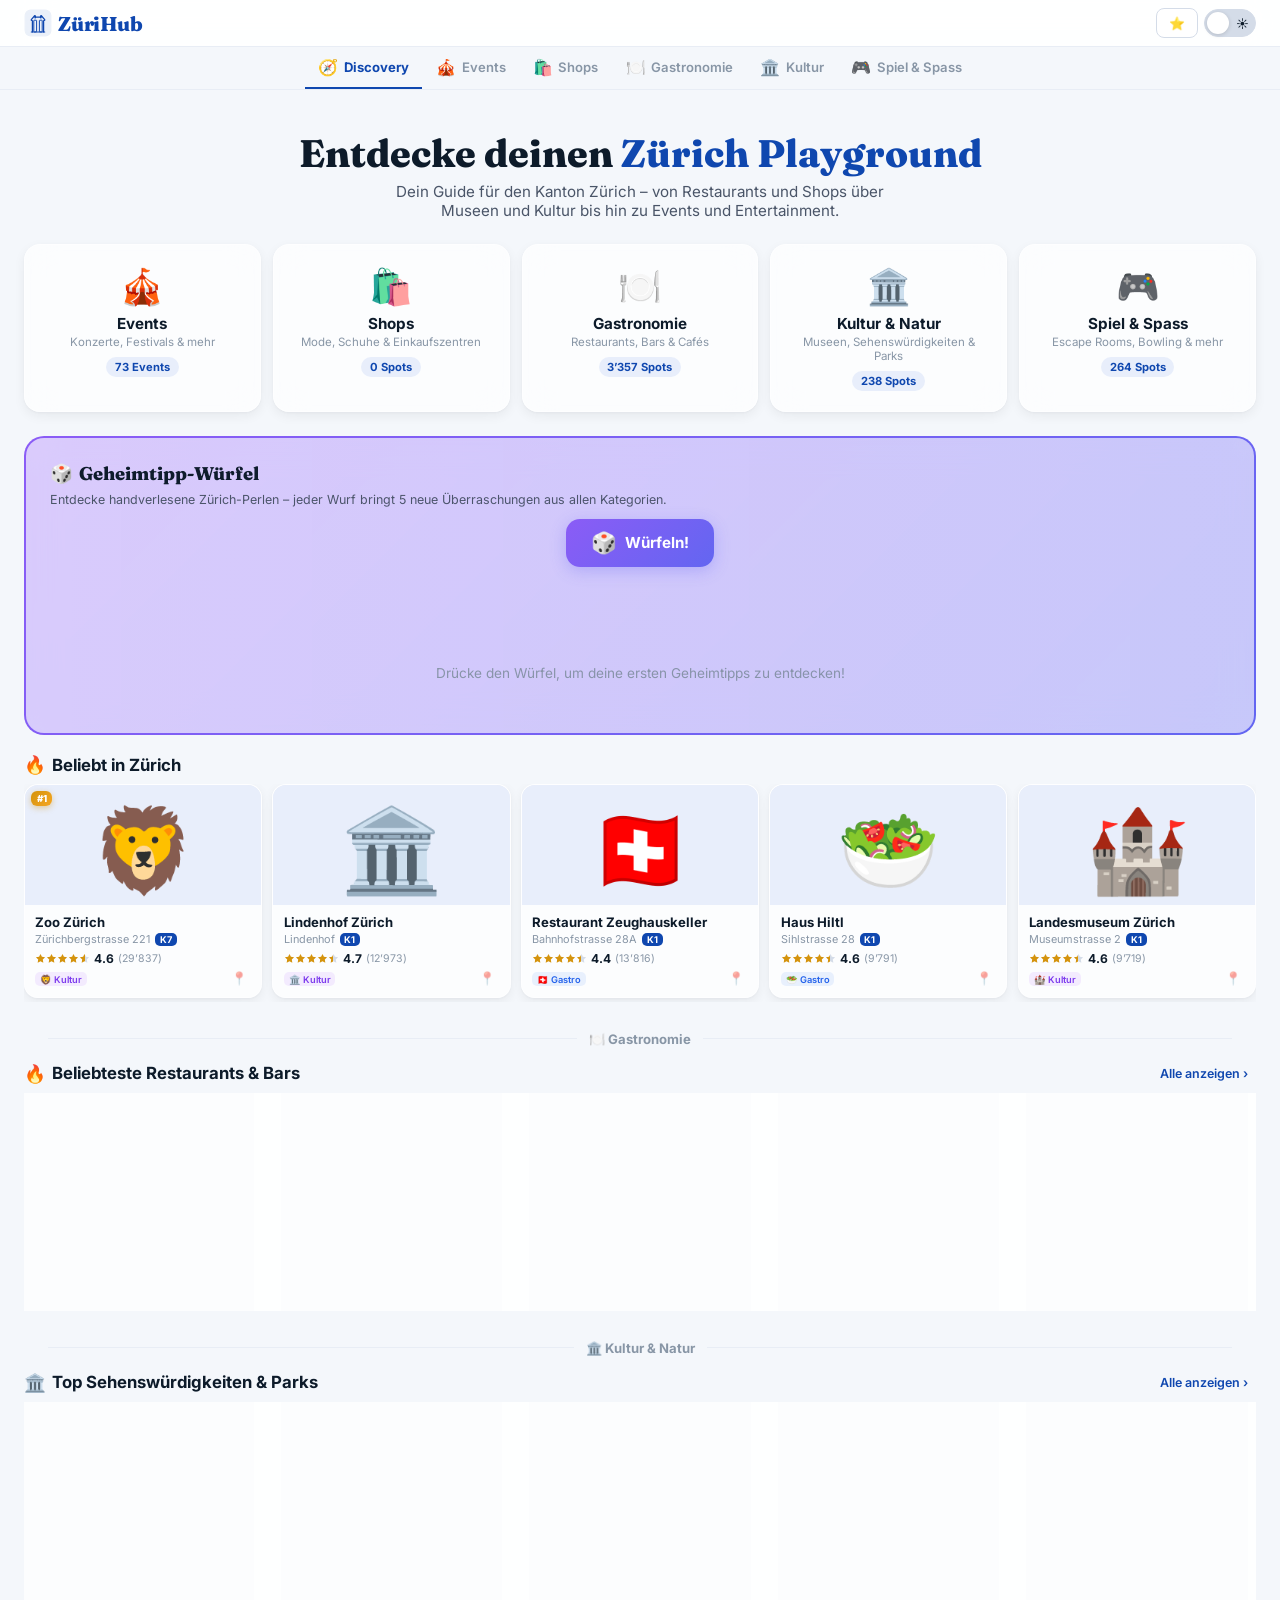
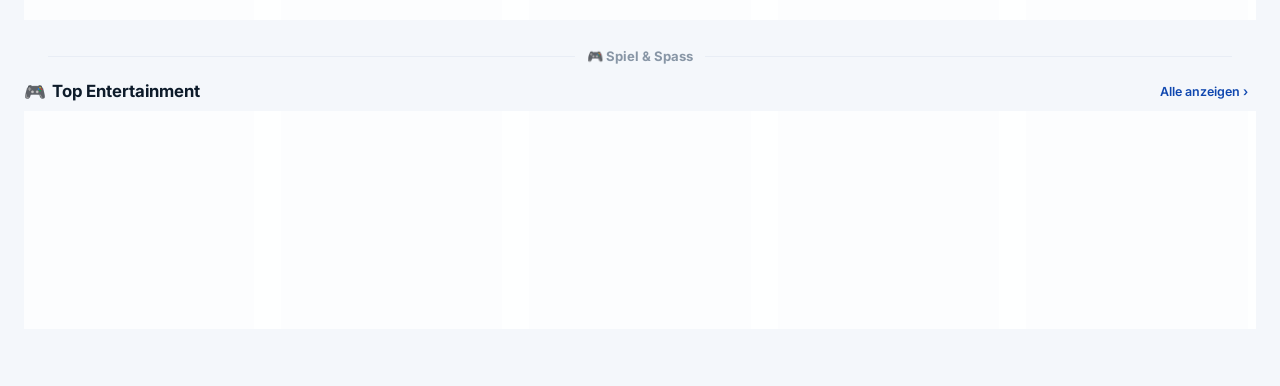
==== commit 48e5ada3: "fix: reorder dice above Beliebt, remove Geheimtipps row, trim UI text - Move Geheimtipp-Würfel secti" ====
--- a/index.html
+++ b/index.html
@@ -129,7 +129,7 @@
 
   <div class="hero">
     <h1 class="hero-title">Entdecke deinen <span class="accent">Zürich Playground</span></h1>
-    <p class="hero-sub">Dein Guide für den Kanton Zürich – von Restaurants und Shops über Museen und Kultur bis hin zu Events und Entertainment. Finde die besten Spots, filtere nach Kategorien und entdecke versteckte Perlen in deiner Nähe.</p>
+    <p class="hero-sub">Dein Guide für den Kanton Zürich – von Restaurants und Shops über Museen und Kultur bis hin zu Events und Entertainment.</p>
   </div>
 
   <div class="cat-cards" id="catCards"></div>
@@ -181,8 +181,6 @@
   var sorted=ALL.slice().sort(function(a,b){return(b.rv*b.r)-(a.rv*a.r)});
   var html='';
 
-  html+=buildRow('🔥','Beliebt in Zürich',sorted.slice(0,10));
-
   // ── 🎲 Geheimtipp-Würfel ──
   var neverRolled=getDiceSeen().length===0;
   html+='<div class="dice-wrap"><div class="dice-inner">';
@@ -194,6 +192,8 @@
   html+='<div class="dice-empty" id="diceEmpty" style="display:none">Drücke den Würfel, um deine ersten Geheimtipps zu entdecken!</div>';
   html+='</div></div>';
 
+  html+=buildRow('🔥','Beliebt in Zürich',sorted.slice(0,10));
+
   // Gastro section
   html+='<div class="section-divider"><span>🍽️ Gastronomie</span></div>';
   var gastroSorted=GASTRO.slice().sort(function(a,b){return(b.rv*b.r)-(a.rv*a.r)});
@@ -222,15 +222,9 @@
   if(SHOPS.length>=3){
     html+='<div class="section-divider"><span>🛍️ Shops</span></div>';
     var shopsSorted=SHOPS.slice().sort(function(a,b){return(b.rv*b.r)-(a.rv*a.r)});
-    html+=buildRow('🛍️','Top Shops & Einkaufszentren',shopsSorted.slice(0,10),'shops.html');
+    html+=buildRow('🛍️','Einkaufszentren',shopsSorted.slice(0,10),'shops.html');
   }
 
-  // Geheimtipps
-  var hidden=ALL.filter(function(p){return p.r>=4.5&&p.rv>=20&&p.rv<=80}).sort(function(a,b){return b.r-a.r}).slice(0,10);
-  if(hidden.length>=3){
-    html+='<div class="section-divider"><span>💎 Entdecken</span></div>';
-    html+=buildRow('💎','Geheimtipps',hidden);
-  }
 
   document.getElementById('sections').innerHTML=html;
   initRowArrows();
@@ -458,7 +452,7 @@
     btn.querySelector('.dice-btn-text').textContent='Entdeckt!';
     setTimeout(function(){
       btn.classList.remove('success');
-      btn.querySelector('.dice-btn-text').textContent='Nochmal würfeln!';
+      btn.querySelector('.dice-btn-text').textContent='';
       diceRolling=false;
     },900);
 
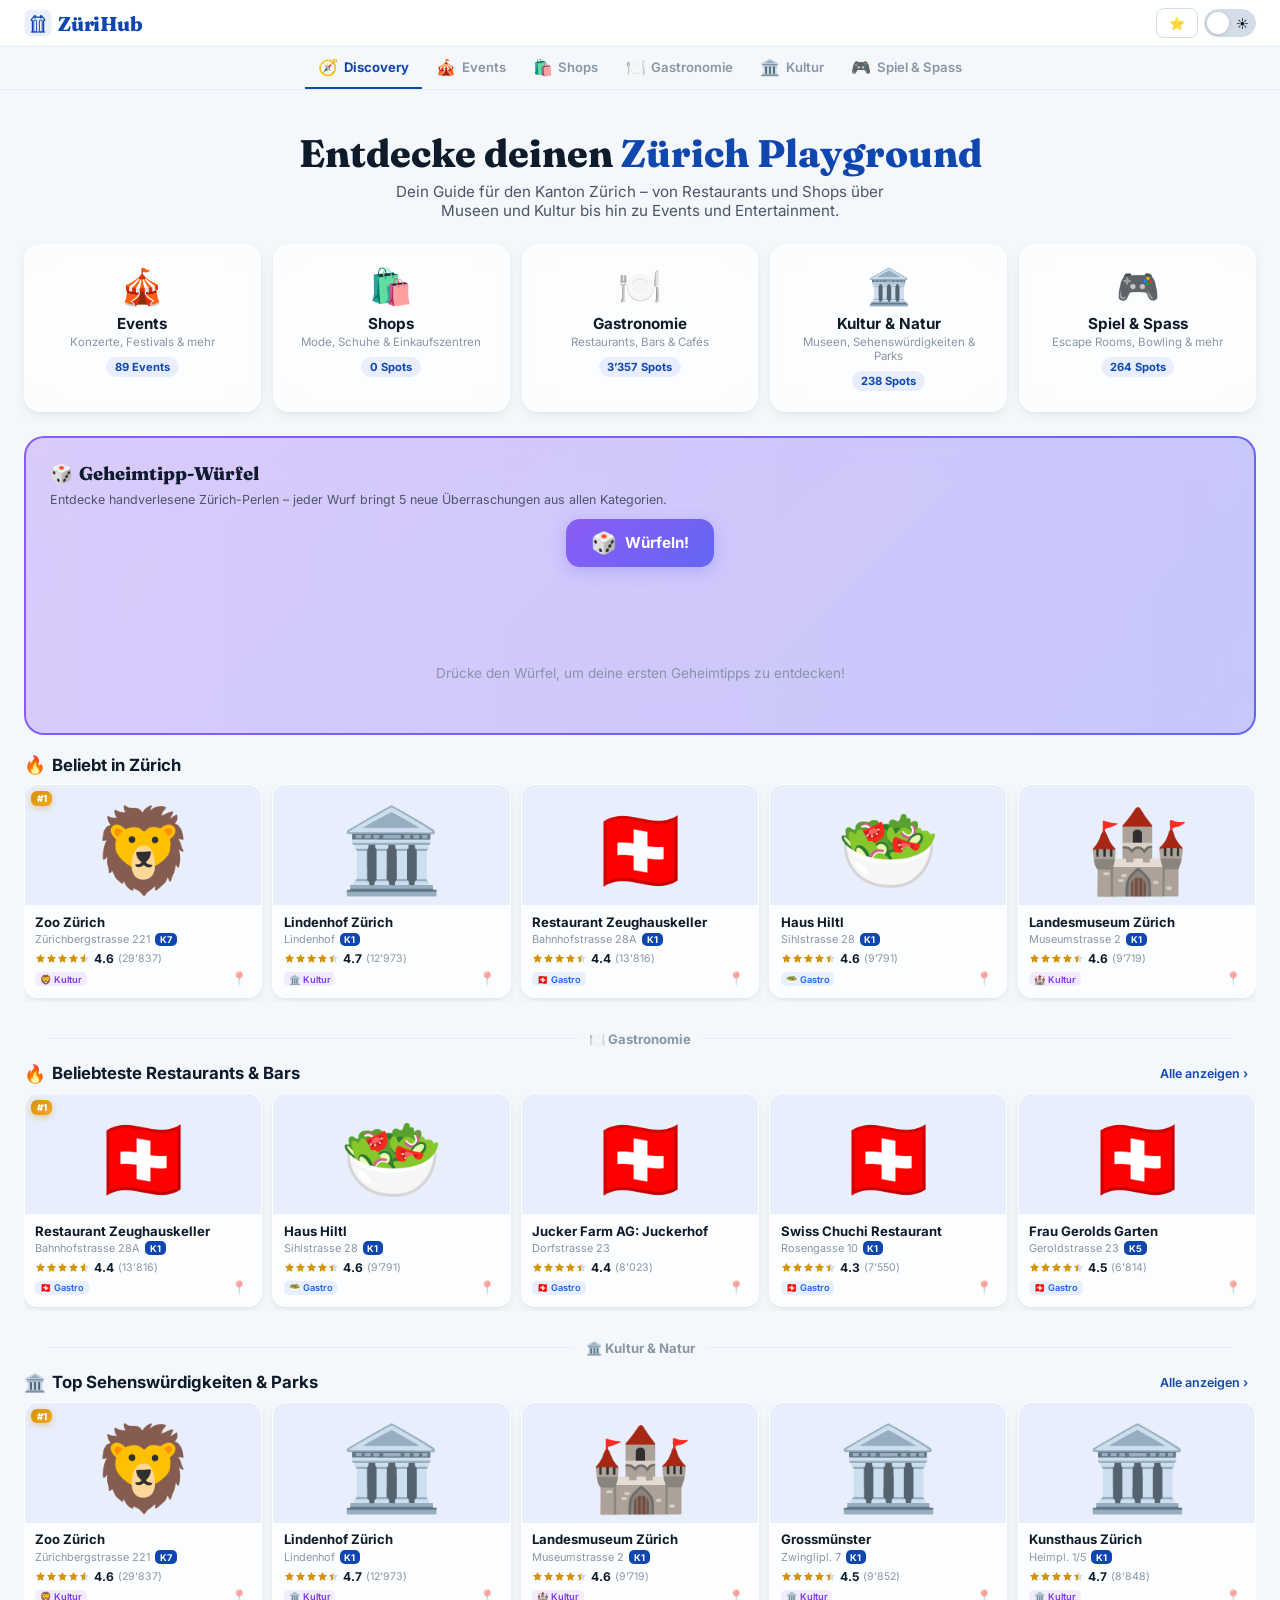
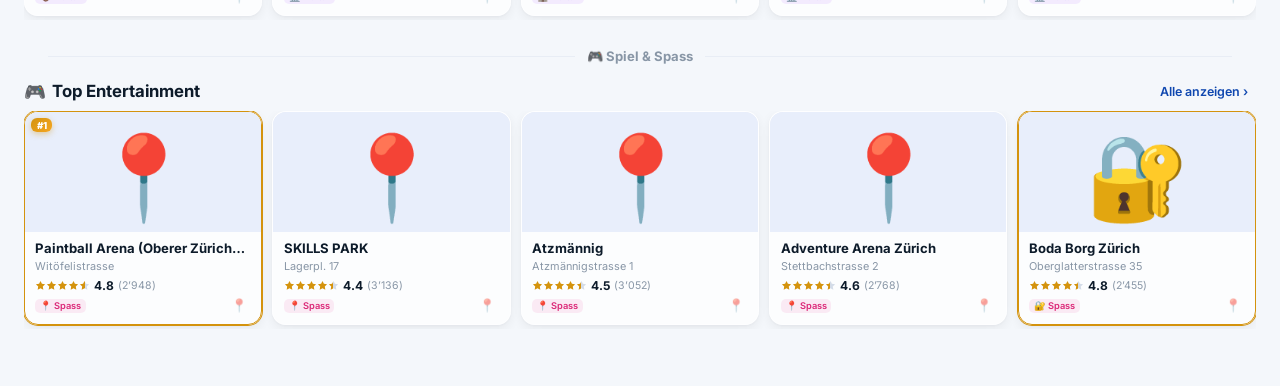
==== commit 75a02e6b: "feat: add 18 new events (Stadtfeste, Konzerte) and update event count Add researched events: ZüriCar" ====
--- a/index.html
+++ b/index.html
@@ -52,6 +52,25 @@
 @media(max-width:1023px){.spot-card{flex:0 0 calc((100% - 1.3rem)/3);min-width:calc((100% - 1.3rem)/3)}.spot-card-img{height:100px}}
 @media(max-width:767px){.spot-card{flex:0 0 calc((100% - .65rem)/2);min-width:calc((100% - .65rem)/2)}.spot-card-img{height:90px}.feed{padding:0 .75rem 1.5rem}.hero{padding:1.5rem .75rem 1rem}.section-divider{padding:0 .75rem}}
 @media(max-width:640px){.header-inner{gap:.35rem}.nav-tab{font-size:.72rem;padding:.45rem .4rem;gap:.2rem}.nav-tab .nav-label{display:none}.hero-title{font-size:1.3rem}.hero-sub{font-size:.82rem}.theme-toggle{width:48px;height:28px}}
+
+/* ── Event Cards (Discovery) ── */
+.ev-disc-card{flex:0 0 calc((100% - 2.6rem)/5);min-width:calc((100% - 2.6rem)/5);scroll-snap-align:start;background:linear-gradient(135deg,rgba(139,92,246,.06),rgba(99,102,241,.04),rgba(6,182,212,.06));backdrop-filter:var(--glass-blur,none);-webkit-backdrop-filter:var(--glass-blur,none);border:1.5px solid rgba(139,92,246,.18);border-radius:16px;padding:1rem 1rem .85rem;cursor:pointer;transition:transform .22s var(--ease),box-shadow .22s var(--ease),border-color .22s;box-shadow:var(--shadow-soft,var(--shadow));position:relative;text-decoration:none;color:inherit;display:flex;flex-direction:column;gap:.35rem;overflow:hidden}
+.ev-disc-card::before{content:'';position:absolute;top:0;right:0;width:60%;height:100%;background:radial-gradient(ellipse at 80% 20%,rgba(139,92,246,.08),transparent 70%);pointer-events:none}
+.ev-disc-card:hover{transform:translateY(-4px);box-shadow:var(--shadow-hover,var(--shadow-md));border-color:rgba(139,92,246,.35)}
+.ev-disc-emoji{font-size:2.4rem;display:block;margin-bottom:.2rem;line-height:1}
+.ev-disc-name{font-family:var(--font-display);font-weight:700;font-size:.9rem;line-height:1.3;color:var(--text);display:-webkit-box;-webkit-line-clamp:2;-webkit-box-orient:vertical;overflow:hidden;white-space:normal}
+.ev-disc-date{font-size:.72rem;font-weight:700;color:var(--primary);display:flex;align-items:center;gap:.25rem}
+.ev-disc-loc{font-size:.68rem;color:var(--text3);display:flex;align-items:center;gap:.25rem}
+.ev-disc-foot{display:flex;align-items:center;justify-content:space-between;margin-top:auto;gap:.3rem}
+.ev-disc-tag{display:inline-block;font-size:.6rem;font-weight:700;padding:.15rem .4rem;border-radius:6px;background:rgba(139,92,246,.1);color:#7c3aed;white-space:nowrap}
+.ev-disc-arrow{font-size:.72rem;color:var(--text3);transition:transform .2s,color .2s}
+.ev-disc-card:hover .ev-disc-arrow{transform:translateX(2px);color:var(--primary)}
+html.dark .ev-disc-card{background:linear-gradient(135deg,rgba(139,92,246,.1),rgba(99,102,241,.08),rgba(6,182,212,.1));border-color:rgba(139,92,246,.25)}
+html.dark .ev-disc-card::before{background:radial-gradient(ellipse at 80% 20%,rgba(139,92,246,.14),transparent 70%)}
+html.dark .ev-disc-tag{background:rgba(139,92,246,.2);color:#a78bfa}
+html.dark .ev-disc-card:hover{border-color:rgba(139,92,246,.45)}
+@media(max-width:1023px){.ev-disc-card{flex:0 0 calc((100% - 1.3rem)/3);min-width:calc((100% - 1.3rem)/3)}}
+@media(max-width:767px){.ev-disc-card{flex:0 0 calc((100% - .65rem)/2);min-width:calc((100% - .65rem)/2)}}
 
 /* ── Dice Geheimtipp ── */
 @keyframes diceGradientShift{0%{background-position:0% 50%}50%{background-position:100% 50%}100%{background-position:0% 50%}}
@@ -168,10 +187,34 @@
 function getPhoto(p){return"data:image/svg+xml,%3Csvg xmlns='http://www.w3.org/2000/svg' width='80' height='80' viewBox='0 0 80 80'%3E%3Crect width='80' height='80' fill='%23E8EEFB' rx='12'/%3E%3Ctext x='40' y='44' text-anchor='middle' dominant-baseline='middle' font-family='system-ui,sans-serif' font-size='28'%3E"+encodeURIComponent(getEmoji(p))+"%3C/text%3E%3C/svg%3E"}
 function getMapsUrl(p){if(p.gmaps)return p.gmaps.replace(/^https?:\/\/maps\.google\.com/,'https://www.google.com/maps').replace(/[&?]g_mp=[^&]*/g,'');if(p.id&&p.id.startsWith('ChI'))return'https://www.google.com/maps/place/?q=place_id:'+p.id;if(p.lat&&p.lng)return'https://www.google.com/maps/search/?api=1&query='+p.lat+','+p.lng;return'https://www.google.com/maps/search/?api=1&query='+encodeURIComponent((p.name||'')+' '+(p.addr||''))}
 
+// ── Top Events for Discovery ──
+var DISC_EVENTS=[
+{name:"Swiss Music Awards 2026",emoji:"🏆",dateLabel:"19. März",location:"Hallenstadion",category:"Festivals",url:"https://www.swissmusicawards.ch/"},
+{name:"Sechseläuten",emoji:"🔥",dateLabel:"20. April",location:"Sechseläutenplatz",category:"Züri Tradition",url:"https://www.sechselaeuten.ch/"},
+{name:"Metallica – M72 World Tour",emoji:"🤘",dateLabel:"27. Mai",location:"Letzigrund",category:"Konzerte",url:"https://www.metallica.com/tour/"},
+{name:"Linkin Park – From Zero",emoji:"🎤",dateLabel:"30. Juni",location:"Letzigrund",category:"Konzerte",url:"https://www.linkinpark.com/"},
+{name:"Street Parade",emoji:"🎉",dateLabel:"8. August",location:"Zürich Seebecken",category:"Festivals",url:"https://www.streetparade.com/"}
+];
+function getUpcomingDiscEvents(){
+  var today=new Date().toISOString().split('T')[0];
+  var dateMap={"19. März":"2026-03-19","20. April":"2026-04-20","27. Mai":"2026-05-27","30. Juni":"2026-06-30","8. August":"2026-08-08"};
+  return DISC_EVENTS.filter(function(e){var d=dateMap[e.dateLabel];return!d||d>=today}).slice(0,5);
+}
+function buildEventRow(){
+  var events=getUpcomingDiscEvents();
+  if(events.length<2)return'';
+  var h='<section class="disco-section fade-up"><div class="disco-header"><h2><span class="dh-icon">🎪</span> Top Events</h2><a href="events.html" class="disco-more">Alle anzeigen ›</a></div><div class="disco-scroll">';
+  events.forEach(function(e){
+    h+='<a href="'+e.url+'" target="_blank" rel="noopener" class="ev-disc-card"><span class="ev-disc-emoji">'+e.emoji+'</span><div class="ev-disc-name">'+esc(e.name)+'</div><div class="ev-disc-date">📅 '+e.dateLabel+'</div><div class="ev-disc-loc">📍 '+esc(e.location)+'</div><div class="ev-disc-foot"><span class="ev-disc-tag">'+esc(e.category)+'</span><span class="ev-disc-arrow">→</span></div></a>';
+  });
+  h+='</div></section>';
+  return h;
+}
+
 function buildPage(){
   // Category Cards
   document.getElementById('catCards').innerHTML=
-    '<a href="events.html" class="cat-card"><span class="cat-card-emoji">🎪</span><div><div class="cat-card-title">Events</div><div class="cat-card-sub">Konzerte, Festivals & mehr</div><span class="cat-card-count">73 Events</span></div></a>'+
+    '<a href="events.html" class="cat-card"><span class="cat-card-emoji">🎪</span><div><div class="cat-card-title">Events</div><div class="cat-card-sub">Konzerte, Festivals & mehr</div><span class="cat-card-count">89 Events</span></div></a>'+
     '<a href="shops.html" class="cat-card"><span class="cat-card-emoji">🛍️</span><div><div class="cat-card-title">Shops</div><div class="cat-card-sub">Mode, Schuhe & Einkaufszentren</div><span class="cat-card-count">'+fmt(SHOPS.length)+' Spots</span></div></a>'+
     '<a href="gastronomie.html" class="cat-card"><span class="cat-card-emoji">🍽️</span><div><div class="cat-card-title">Gastronomie</div><div class="cat-card-sub">Restaurants, Bars & Cafés</div><span class="cat-card-count">'+fmt(GASTRO.length)+' Spots</span></div></a>'+
     '<a href="kultur.html" class="cat-card"><span class="cat-card-emoji">🏛️</span><div><div class="cat-card-title">Kultur & Natur</div><div class="cat-card-sub">Museen, Sehenswürdigkeiten & Parks</div><span class="cat-card-count">'+fmt(ATTR.length+MUSEEN.length)+' Spots</span></div></a>'+
@@ -193,6 +236,9 @@
   html+='</div></div>';
 
   html+=buildRow('🔥','Beliebt in Zürich',sorted.slice(0,10));
+
+  // Events section
+  html+=buildEventRow();
 
   // Gastro section
   html+='<div class="section-divider"><span>🍽️ Gastronomie</span></div>';
